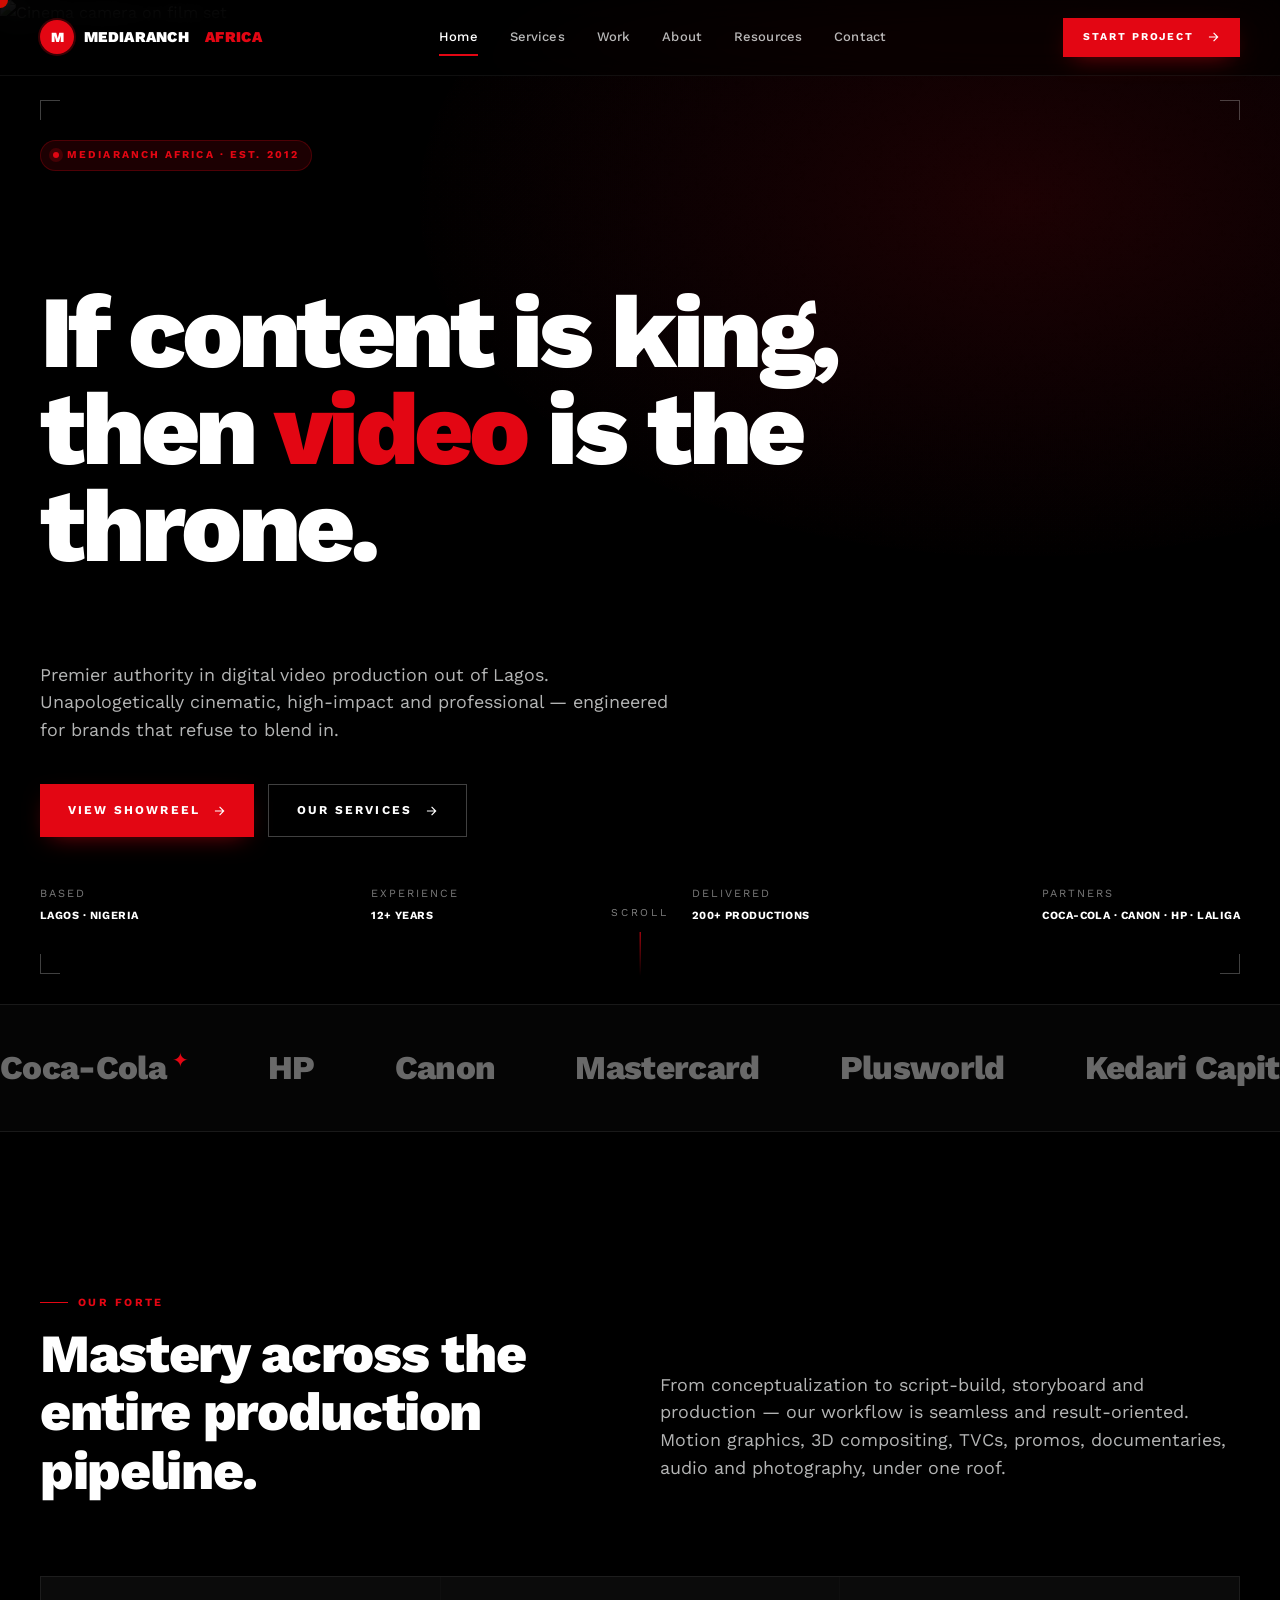
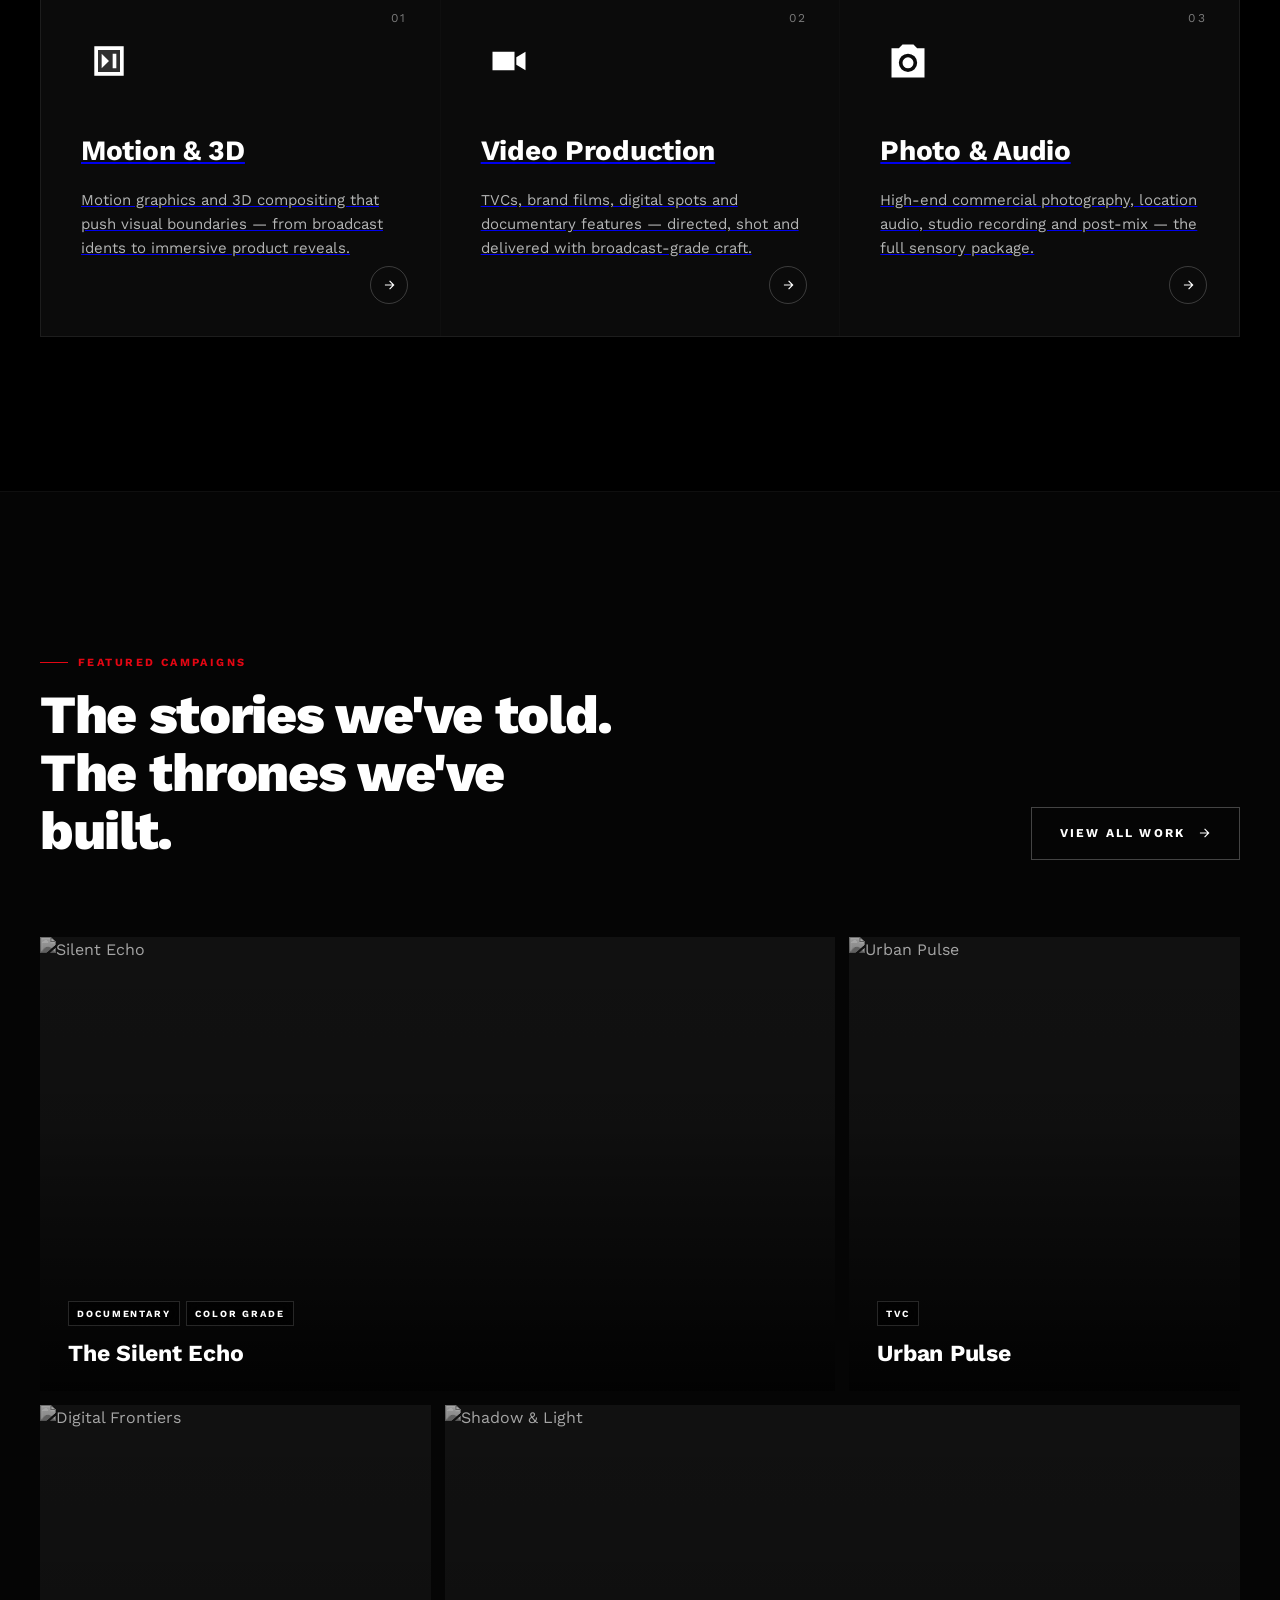
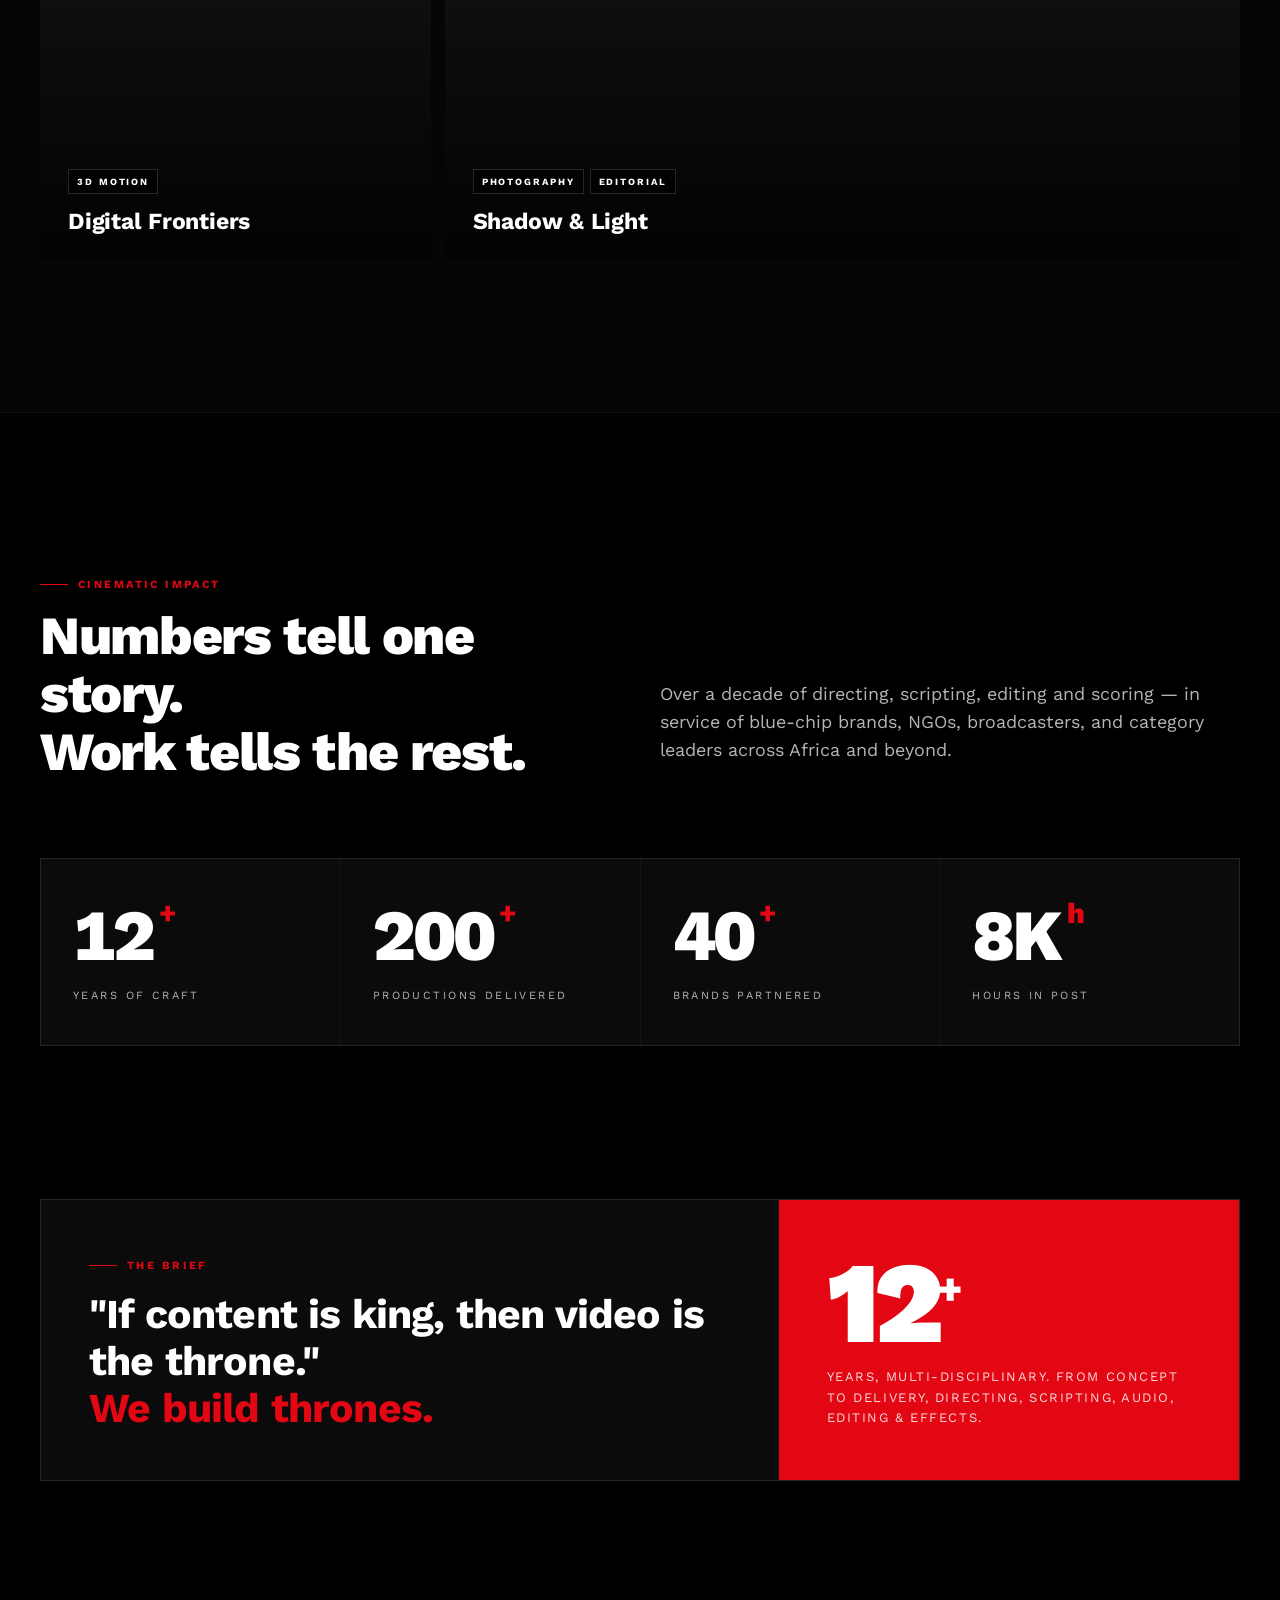
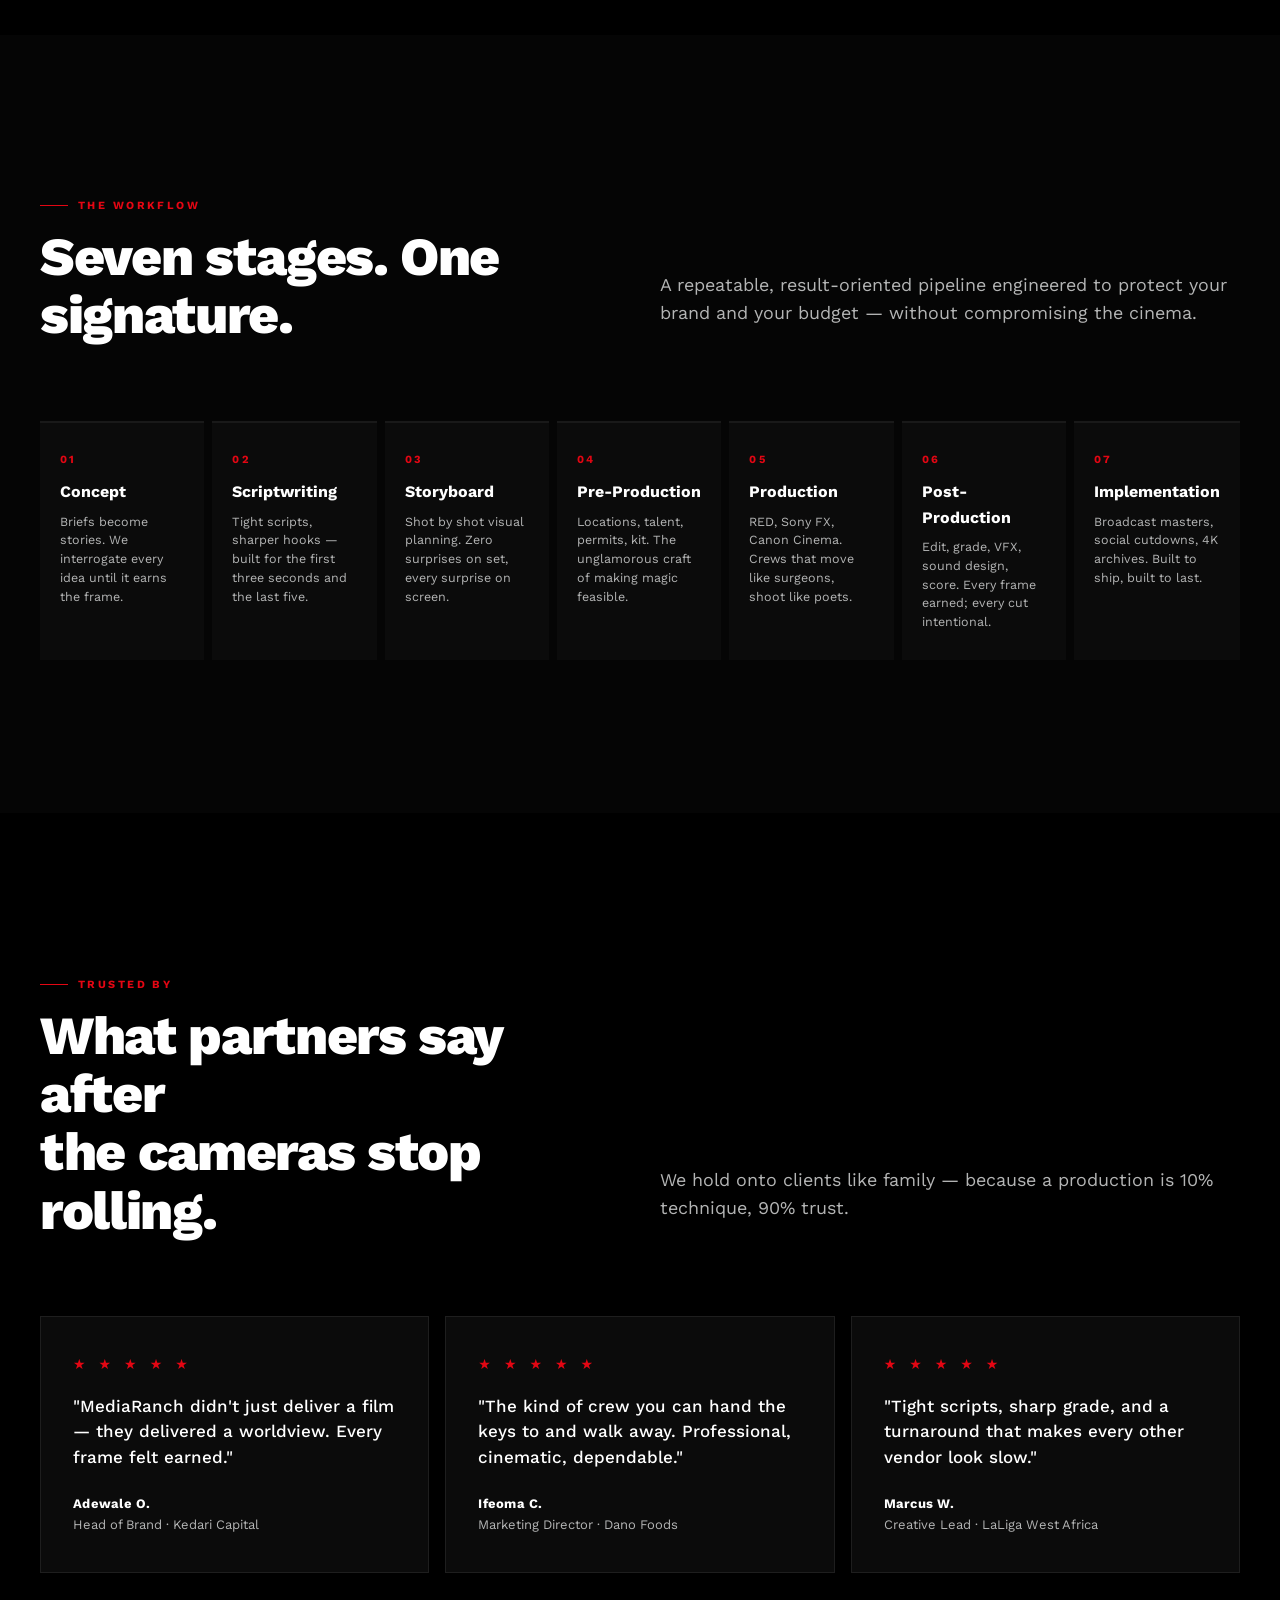
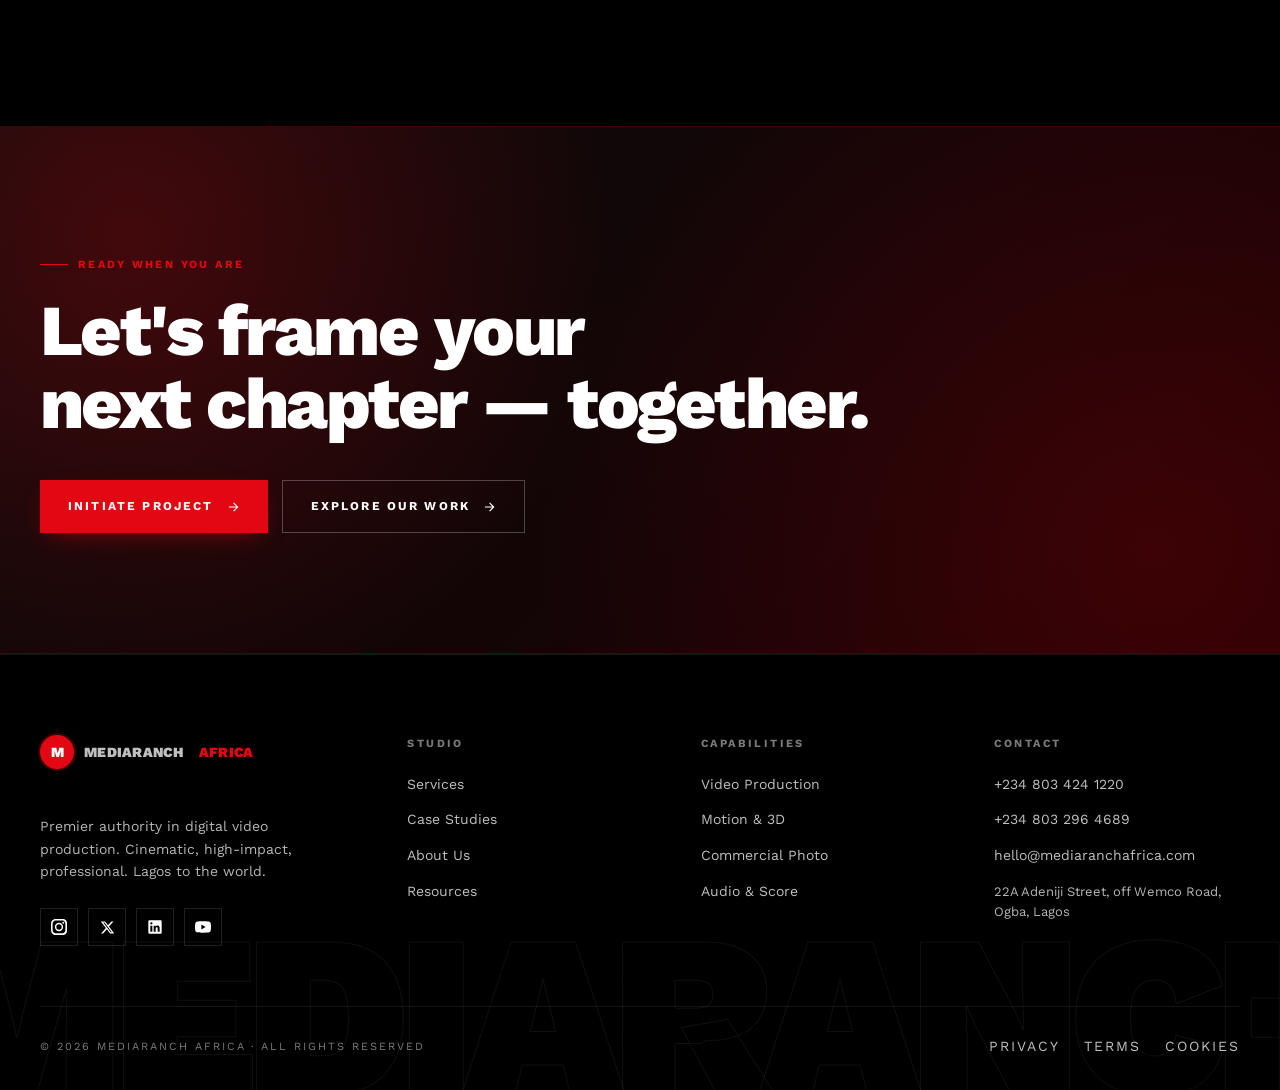
==== index.html @ 95fac90f "feat: MediaRanch Africa website — 7 pages, cinematic design system Complete world-class marketing si" ====
<!DOCTYPE html>
<html lang="en">
<head>
<meta charset="UTF-8" />
<meta name="viewport" content="width=device-width, initial-scale=1.0" />
<title>MediaRanch Africa — Cinematic Video Production, Lagos</title>
<meta name="description" content="Premier authority in digital video production. Unapologetically cinematic, high-impact, and professional. We craft visual narratives — 12+ years from Lagos to the world." />
<link rel="icon" type="image/svg+xml" href="data:image/svg+xml;utf8,<svg xmlns='http://www.w3.org/2000/svg' viewBox='0 0 100 100'><rect width='100' height='100' fill='%23000'/><circle cx='50' cy='50' r='32' fill='%23e30613'/><text x='50' y='62' text-anchor='middle' font-family='Arial' font-size='36' font-weight='900' fill='%23fff'>M</text></svg>" />
<link href="https://fonts.googleapis.com/css2?family=Work+Sans:wght@400;500;600;700;800;900&display=swap" rel="stylesheet" />
<link rel="stylesheet" href="assets/css/main.css" />
</head>
<body>

<!-- Loader -->
<div class="mr-loader">
  <div class="mr-loader-logo">
    <span style="width:10px;height:10px;border-radius:999px;background:var(--mr-red);"></span>
    MediaRanch Africa
  </div>
  <div class="mr-loader-bar"></div>
</div>

<!-- NAV -->
<nav class="mr-nav">
  <div class="mr-container mr-nav-inner">
    <a href="index.html" class="mr-logo">
      <span class="mr-logo-mark">M</span>
      MediaRanch<span style="color:var(--mr-red);margin-left:6px;">Africa</span>
    </a>
    <div class="mr-nav-links">
      <a href="index.html" class="is-active">Home</a>
      <a href="services.html">Services</a>
      <a href="work.html">Work</a>
      <a href="about.html">About</a>
      <a href="resources.html">Resources</a>
      <a href="contact.html">Contact</a>
    </div>
    <a href="contact.html" class="mr-btn mr-btn-primary mr-btn-sm">
      Start Project
      <svg class="mr-arrow" viewBox="0 0 24 24" fill="none" stroke="currentColor" stroke-width="2"><path d="M5 12h14M13 5l7 7-7 7"/></svg>
    </a>
    <button class="mr-nav-toggle" aria-label="Open menu">
      <svg viewBox="0 0 24 24" fill="none" stroke="currentColor" stroke-width="2"><path d="M3 6h18M3 12h18M3 18h18"/></svg>
    </button>
  </div>
</nav>

<!-- Mobile Menu -->
<div class="mr-mobile-menu">
  <button class="mr-mobile-close" aria-label="Close menu">
    <svg width="28" height="28" viewBox="0 0 24 24" fill="none" stroke="currentColor" stroke-width="2"><path d="M18 6L6 18M6 6l12 12"/></svg>
  </button>
  <nav>
    <a href="index.html" class="is-active">Home</a>
    <a href="services.html">Services</a>
    <a href="work.html">Work</a>
    <a href="about.html">About</a>
    <a href="resources.html">Resources</a>
    <a href="contact.html">Contact</a>
    <a href="contact.html" style="color:var(--mr-red);margin-top:20px;font-size:16px;letter-spacing:.2em;text-transform:uppercase;">Start Project →</a>
  </nav>
</div>

<!-- HERO -->
<section class="mr-hero">
  <div class="mr-hero-bg">
    <img src="https://images.unsplash.com/photo-1485846234645-a62644f84728?q=80&w=2400&auto=format&fit=crop" alt="Cinema camera on film set" />
  </div>
  <div class="mr-hero-grain"></div>
  <div class="mr-hero-corner tl"></div>
  <div class="mr-hero-corner tr"></div>
  <div class="mr-hero-corner bl"></div>
  <div class="mr-hero-corner br"></div>

  <div class="mr-container mr-hero-inner" style="width:100%;">
    <div class="mr-reveal">
      <span class="mr-pill is-red" style="margin-bottom:28px;">
        <span class="dot"></span>
        MediaRanch Africa · Est. 2012
      </span>
    </div>

    <h1 class="mr-display mr-reveal" style="max-width:15ch;">
      If content is king,<br />
      then <span class="mr-accent">video</span> is the throne.
    </h1>

    <p class="mr-lead mr-reveal" style="margin-top:28px;font-size:clamp(17px,1.4vw,21px);">
      Premier authority in digital video production out of Lagos. Unapologetically cinematic,
      high-impact and professional — engineered for brands that refuse to blend in.
    </p>

    <div class="mr-reveal" style="margin-top:40px;display:flex;gap:14px;flex-wrap:wrap;">
      <a href="work.html" class="mr-btn mr-btn-primary">
        View Showreel
        <svg class="mr-arrow" viewBox="0 0 24 24" fill="none" stroke="currentColor" stroke-width="2"><path d="M5 12h14M13 5l7 7-7 7"/></svg>
      </a>
      <a href="services.html" class="mr-btn mr-btn-ghost">
        Our Services
        <svg class="mr-arrow" viewBox="0 0 24 24" fill="none" stroke="currentColor" stroke-width="2"><path d="M5 12h14M13 5l7 7-7 7"/></svg>
      </a>
    </div>

    <div class="mr-hero-meta mr-reveal">
      <div class="mr-spec"><span>Based</span><b>Lagos · Nigeria</b></div>
      <div class="mr-spec"><span>Experience</span><b>12+ Years</b></div>
      <div class="mr-spec"><span>Delivered</span><b>200+ Productions</b></div>
      <div class="mr-spec"><span>Partners</span><b>Coca‑Cola · Canon · HP · LaLiga</b></div>
    </div>
  </div>

  <div class="mr-scroll-cue">Scroll</div>
</section>

<!-- CLIENTS MARQUEE -->
<div class="mr-marquee" aria-label="Trusted by leading brands">
  <div class="mr-marquee-track">
    <span>Coca‑Cola<sup>✦</sup></span>
    <span>HP</span>
    <span>Canon</span>
    <span>Mastercard</span>
    <span>Plusworld</span>
    <span>Kedari Capital</span>
    <span>Sanofi</span>
    <span>Dano</span>
    <span>Concept Nova</span>
    <span>LaLiga<sup>✦</sup></span>
    <span>UNHCR</span>
    <span>Nigeria LNG</span>
    <span>Access Bank</span>
    <!-- duplicate for seamless loop -->
    <span>Coca‑Cola<sup>✦</sup></span>
    <span>HP</span>
    <span>Canon</span>
    <span>Mastercard</span>
    <span>Plusworld</span>
    <span>Kedari Capital</span>
    <span>Sanofi</span>
    <span>Dano</span>
    <span>Concept Nova</span>
    <span>LaLiga<sup>✦</sup></span>
    <span>UNHCR</span>
    <span>Nigeria LNG</span>
    <span>Access Bank</span>
  </div>
</div>

<!-- OUR FORTE -->
<section class="mr-section">
  <div class="mr-container">
    <div class="mr-section-head">
      <div class="mr-reveal">
        <span class="mr-eyebrow">Our Forte</span>
        <h2 class="mr-h2">Mastery across the<br/>entire production pipeline.</h2>
      </div>
      <p class="mr-lead mr-reveal">
        From conceptualization to script-build, storyboard and production — our workflow is
        seamless and result-oriented. Motion graphics, 3D compositing, TVCs, promos,
        documentaries, audio and photography, under one roof.
      </p>
    </div>

    <div class="mr-forte-grid mr-reveal">
      <a class="mr-forte-card" href="services.html#motion">
        <span class="mr-forte-num">01</span>
        <div class="mr-forte-icon">
          <svg viewBox="0 0 24 24" fill="currentColor"><path d="M4 4h16v16H4z" opacity=".15"/><path d="M4 4h16v16H4V4zm2 2v12h12V6H6zm2 2l4 4-4 4V8zm6 0h2v8h-2V8z"/></svg>
        </div>
        <h3>Motion &amp; 3D</h3>
        <p>Motion graphics and 3D compositing that push visual boundaries — from broadcast idents to immersive product reveals.</p>
        <div class="mr-forte-arrow">
          <svg width="14" height="14" viewBox="0 0 24 24" fill="none" stroke="#fff" stroke-width="2"><path d="M5 12h14M13 5l7 7-7 7"/></svg>
        </div>
      </a>

      <a class="mr-forte-card" href="services.html#video">
        <span class="mr-forte-num">02</span>
        <div class="mr-forte-icon">
          <svg viewBox="0 0 24 24" fill="currentColor"><path d="M15 7H3v10h12V7zm1 3l5-3v10l-5-3v-4z"/></svg>
        </div>
        <h3>Video Production</h3>
        <p>TVCs, brand films, digital spots and documentary features — directed, shot and delivered with broadcast-grade craft.</p>
        <div class="mr-forte-arrow">
          <svg width="14" height="14" viewBox="0 0 24 24" fill="none" stroke="#fff" stroke-width="2"><path d="M5 12h14M13 5l7 7-7 7"/></svg>
        </div>
      </a>

      <a class="mr-forte-card" href="services.html#photo">
        <span class="mr-forte-num">03</span>
        <div class="mr-forte-icon">
          <svg viewBox="0 0 24 24" fill="currentColor"><path d="M9 3L7 5H3v16h18V5h-4l-2-2H9zm3 5a5 5 0 110 10 5 5 0 010-10zm0 2a3 3 0 100 6 3 3 0 000-6z"/></svg>
        </div>
        <h3>Photo &amp; Audio</h3>
        <p>High-end commercial photography, location audio, studio recording and post-mix — the full sensory package.</p>
        <div class="mr-forte-arrow">
          <svg width="14" height="14" viewBox="0 0 24 24" fill="none" stroke="#fff" stroke-width="2"><path d="M5 12h14M13 5l7 7-7 7"/></svg>
        </div>
      </a>
    </div>
  </div>
</section>

<!-- FEATURED CAMPAIGNS (BENTO) -->
<section class="mr-section" style="background:#050505;border-top:1px solid rgba(255,255,255,0.04);border-bottom:1px solid rgba(255,255,255,0.04);">
  <div class="mr-container">
    <div class="mr-section-head">
      <div class="mr-reveal">
        <span class="mr-eyebrow">Featured Campaigns</span>
        <h2 class="mr-h2">The stories we've told.<br/>The thrones we've built.</h2>
      </div>
      <div class="mr-reveal" style="display:flex;align-items:flex-end;justify-content:flex-end;">
        <a href="work.html" class="mr-btn mr-btn-ghost">
          View all work
          <svg class="mr-arrow" viewBox="0 0 24 24" fill="none" stroke="currentColor" stroke-width="2"><path d="M5 12h14M13 5l7 7-7 7"/></svg>
        </a>
      </div>
    </div>

    <div class="mr-work-grid">
      <a class="mr-work-tile span-8" href="work.html">
        <img src="https://images.unsplash.com/photo-1489493887464-892be6d1daae?q=80&w=2400&auto=format&fit=crop" alt="Silent Echo" />
        <div class="mr-work-tile-play"><svg viewBox="0 0 24 24"><path d="M8 5v14l11-7z"/></svg></div>
        <div class="mr-work-tile-body">
          <div class="mr-work-tile-tags"><span>Documentary</span><span>Color Grade</span></div>
          <h3>The Silent Echo</h3>
        </div>
      </a>
      <a class="mr-work-tile span-4" href="work.html">
        <img src="https://images.unsplash.com/photo-1536440136628-849c177e76a1?q=80&w=1600&auto=format&fit=crop" alt="Urban Pulse" />
        <div class="mr-work-tile-play"><svg viewBox="0 0 24 24"><path d="M8 5v14l11-7z"/></svg></div>
        <div class="mr-work-tile-body">
          <div class="mr-work-tile-tags"><span>TVC</span></div>
          <h3>Urban Pulse</h3>
        </div>
      </a>
      <a class="mr-work-tile span-4" href="work.html">
        <img src="https://images.unsplash.com/photo-1633613286991-611fe299c4be?q=80&w=1600&auto=format&fit=crop" alt="Digital Frontiers" />
        <div class="mr-work-tile-play"><svg viewBox="0 0 24 24"><path d="M8 5v14l11-7z"/></svg></div>
        <div class="mr-work-tile-body">
          <div class="mr-work-tile-tags"><span>3D Motion</span></div>
          <h3>Digital Frontiers</h3>
        </div>
      </a>
      <a class="mr-work-tile span-8" href="work.html">
        <img src="https://images.unsplash.com/photo-1604514628550-37477afdf4e3?q=80&w=2400&auto=format&fit=crop" alt="Shadow &amp; Light" />
        <div class="mr-work-tile-play"><svg viewBox="0 0 24 24"><path d="M8 5v14l11-7z"/></svg></div>
        <div class="mr-work-tile-body">
          <div class="mr-work-tile-tags"><span>Photography</span><span>Editorial</span></div>
          <h3>Shadow &amp; Light</h3>
        </div>
      </a>
    </div>
  </div>
</section>

<!-- CINEMATIC IMPACT / STATS -->
<section class="mr-section">
  <div class="mr-container">
    <div class="mr-section-head">
      <div class="mr-reveal">
        <span class="mr-eyebrow">Cinematic Impact</span>
        <h2 class="mr-h2">Numbers tell one story.<br/>Work tells the rest.</h2>
      </div>
      <p class="mr-lead mr-reveal">
        Over a decade of directing, scripting, editing and scoring — in service of blue-chip brands,
        NGOs, broadcasters, and category leaders across Africa and beyond.
      </p>
    </div>

    <div class="mr-stats mr-reveal">
      <div class="mr-stat">
        <div class="mr-stat-num mr-mono"><span class="mr-counter" data-to="12" data-duration="1400">0</span><sup>+</sup></div>
        <div class="mr-stat-label">Years of craft</div>
      </div>
      <div class="mr-stat">
        <div class="mr-stat-num mr-mono"><span class="mr-counter" data-to="200" data-duration="1600">0</span><sup>+</sup></div>
        <div class="mr-stat-label">Productions delivered</div>
      </div>
      <div class="mr-stat">
        <div class="mr-stat-num mr-mono"><span class="mr-counter" data-to="40" data-duration="1400">0</span><sup>+</sup></div>
        <div class="mr-stat-label">Brands partnered</div>
      </div>
      <div class="mr-stat">
        <div class="mr-stat-num mr-mono"><span class="mr-counter" data-to="8" data-duration="1400">0</span>K<sup>h</sup></div>
        <div class="mr-stat-label">Hours in post</div>
      </div>
    </div>
  </div>
</section>

<!-- QUOTE BLOCK -->
<section style="padding-bottom:var(--section-y);">
  <div class="mr-container">
    <div class="mr-quote-block mr-reveal">
      <div class="mr-quote-body">
        <span class="mr-eyebrow">The Brief</span>
        <blockquote>"If content is king, then video is the throne."<br/><span style="color:var(--mr-red);">We build thrones.</span></blockquote>
      </div>
      <div class="mr-quote-accent">
        <div class="big">12<sup style="font-size:.35em;">+</sup></div>
        <p>Years, multi-disciplinary. From concept to delivery, directing, scripting, audio, editing &amp; effects.</p>
      </div>
    </div>
  </div>
</section>

<!-- PROCESS RIBBON -->
<section class="mr-section" style="background:#050505;">
  <div class="mr-container">
    <div class="mr-section-head">
      <div class="mr-reveal">
        <span class="mr-eyebrow">The Workflow</span>
        <h2 class="mr-h2">Seven stages. One signature.</h2>
      </div>
      <p class="mr-lead mr-reveal">A repeatable, result-oriented pipeline engineered to protect your brand and your budget — without compromising the cinema.</p>
    </div>

    <div class="mr-workflow mr-reveal" data-stagger>
      <div class="mr-workflow-step">
        <div class="mr-workflow-num">01</div>
        <h4>Concept</h4>
        <p>Briefs become stories. We interrogate every idea until it earns the frame.</p>
      </div>
      <div class="mr-workflow-step">
        <div class="mr-workflow-num">02</div>
        <h4>Scriptwriting</h4>
        <p>Tight scripts, sharper hooks — built for the first three seconds and the last five.</p>
      </div>
      <div class="mr-workflow-step">
        <div class="mr-workflow-num">03</div>
        <h4>Storyboard</h4>
        <p>Shot by shot visual planning. Zero surprises on set, every surprise on screen.</p>
      </div>
      <div class="mr-workflow-step">
        <div class="mr-workflow-num">04</div>
        <h4>Pre-Production</h4>
        <p>Locations, talent, permits, kit. The unglamorous craft of making magic feasible.</p>
      </div>
      <div class="mr-workflow-step">
        <div class="mr-workflow-num">05</div>
        <h4>Production</h4>
        <p>RED, Sony FX, Canon Cinema. Crews that move like surgeons, shoot like poets.</p>
      </div>
      <div class="mr-workflow-step">
        <div class="mr-workflow-num">06</div>
        <h4>Post-Production</h4>
        <p>Edit, grade, VFX, sound design, score. Every frame earned; every cut intentional.</p>
      </div>
      <div class="mr-workflow-step">
        <div class="mr-workflow-num">07</div>
        <h4>Implementation</h4>
        <p>Broadcast masters, social cutdowns, 4K archives. Built to ship, built to last.</p>
      </div>
    </div>
  </div>
</section>

<!-- TESTIMONIALS -->
<section class="mr-section">
  <div class="mr-container">
    <div class="mr-section-head">
      <div class="mr-reveal">
        <span class="mr-eyebrow">Trusted By</span>
        <h2 class="mr-h2">What partners say after<br/>the cameras stop rolling.</h2>
      </div>
      <p class="mr-lead mr-reveal">We hold onto clients like family — because a production is 10% technique, 90% trust.</p>
    </div>

    <div class="mr-test-grid mr-reveal" data-stagger>
      <div class="mr-test">
        <div class="stars">★ ★ ★ ★ ★</div>
        <blockquote>"MediaRanch didn't just deliver a film — they delivered a worldview. Every frame felt earned."</blockquote>
        <div class="who"><b>Adewale O.</b>Head of Brand · Kedari Capital</div>
      </div>
      <div class="mr-test">
        <div class="stars">★ ★ ★ ★ ★</div>
        <blockquote>"The kind of crew you can hand the keys to and walk away. Professional, cinematic, dependable."</blockquote>
        <div class="who"><b>Ifeoma C.</b>Marketing Director · Dano Foods</div>
      </div>
      <div class="mr-test">
        <div class="stars">★ ★ ★ ★ ★</div>
        <blockquote>"Tight scripts, sharp grade, and a turnaround that makes every other vendor look slow."</blockquote>
        <div class="who"><b>Marcus W.</b>Creative Lead · LaLiga West Africa</div>
      </div>
    </div>
  </div>
</section>

<!-- CTA BAND -->
<section class="mr-cta">
  <div class="mr-container mr-cta-inner">
    <div>
      <span class="mr-eyebrow" style="margin-bottom:20px;">Ready When You Are</span>
      <h2 class="mr-h1" style="max-width:22ch;">Let's frame your<br/>next chapter — together.</h2>
    </div>
    <div style="display:flex;gap:14px;flex-wrap:wrap;">
      <a href="contact.html" class="mr-btn mr-btn-primary">
        Initiate Project
        <svg class="mr-arrow" viewBox="0 0 24 24" fill="none" stroke="currentColor" stroke-width="2"><path d="M5 12h14M13 5l7 7-7 7"/></svg>
      </a>
      <a href="work.html" class="mr-btn mr-btn-ghost">
        Explore our work
        <svg class="mr-arrow" viewBox="0 0 24 24" fill="none" stroke="currentColor" stroke-width="2"><path d="M5 12h14M13 5l7 7-7 7"/></svg>
      </a>
    </div>
  </div>
</section>

<!-- FOOTER -->
<footer class="mr-footer">
  <div class="mr-container">
    <div class="mr-footer-grid">
      <div>
        <a href="index.html" class="mr-logo" style="margin-bottom:24px;">
          <span class="mr-logo-mark">M</span>
          MediaRanch<span style="color:var(--mr-red);margin-left:6px;">Africa</span>
        </a>
        <p style="margin-top:22px;color:var(--mr-on-surface-variant);font-size:14px;max-width:32ch;">
          Premier authority in digital video production. Cinematic, high-impact, professional.
          Lagos to the world.
        </p>
        <div style="display:flex;gap:10px;margin-top:26px;">
          <a href="#" aria-label="Instagram" style="width:38px;height:38px;display:inline-flex;align-items:center;justify-content:center;border:1px solid rgba(255,255,255,0.12);color:#fff;">
            <svg width="16" height="16" viewBox="0 0 24 24" fill="currentColor"><path d="M12 2.2c3.2 0 3.6 0 4.8.1 1.1 0 1.7.2 2.1.4.5.2.9.5 1.3.9.4.4.7.8.9 1.3.2.4.3 1 .4 2.1 0 1.2.1 1.6.1 4.8s0 3.6-.1 4.8c0 1.1-.2 1.7-.4 2.1-.2.5-.5.9-.9 1.3-.4.4-.8.7-1.3.9-.4.2-1 .3-2.1.4-1.2 0-1.6.1-4.8.1s-3.6 0-4.8-.1c-1.1 0-1.7-.2-2.1-.4-.5-.2-.9-.5-1.3-.9-.4-.4-.7-.8-.9-1.3-.2-.4-.3-1-.4-2.1 0-1.2-.1-1.6-.1-4.8s0-3.6.1-4.8c0-1.1.2-1.7.4-2.1.2-.5.5-.9.9-1.3.4-.4.8-.7 1.3-.9.4-.2 1-.3 2.1-.4 1.2-.1 1.6-.1 4.8-.1M12 0C8.7 0 8.3 0 7 .1 5.8.1 4.9.3 4.1.6c-.8.3-1.5.8-2.2 1.4C1.3 2.7.8 3.3.5 4.1.3 4.9.1 5.7.1 7 0 8.3 0 8.7 0 12s0 3.7.1 5c.1 1.3.2 2.2.5 3 .3.8.8 1.5 1.4 2.2.6.6 1.4 1.1 2.2 1.4.8.3 1.6.4 2.9.5 1.3.1 1.7.1 5 .1s3.7 0 5-.1c1.3-.1 2.2-.2 3-.5.8-.3 1.5-.8 2.2-1.4.6-.6 1.1-1.4 1.4-2.2.3-.8.4-1.6.5-2.9.1-1.3.1-1.7.1-5s0-3.7-.1-5c-.1-1.3-.2-2.2-.5-3-.3-.8-.8-1.5-1.4-2.2-.6-.6-1.4-1.1-2.2-1.4-.8-.3-1.6-.4-2.9-.5C15.7 0 15.3 0 12 0zm0 5.8a6.2 6.2 0 1 0 0 12.4 6.2 6.2 0 0 0 0-12.4zm0 10.2a4 4 0 1 1 0-8 4 4 0 0 1 0 8zm6.4-11.8a1.4 1.4 0 1 0 0 2.9 1.4 1.4 0 0 0 0-2.9z"/></svg>
          </a>
          <a href="#" aria-label="X" style="width:38px;height:38px;display:inline-flex;align-items:center;justify-content:center;border:1px solid rgba(255,255,255,0.12);color:#fff;">
            <svg width="15" height="15" viewBox="0 0 24 24" fill="currentColor"><path d="M18.244 2.25h3.308l-7.227 8.26 8.502 11.24H16.17l-5.214-6.817L4.99 21.75H1.68l7.73-8.835L1.254 2.25H8.08l4.713 6.231zm-1.161 17.52h1.833L7.084 4.126H5.117z"/></svg>
          </a>
          <a href="#" aria-label="LinkedIn" style="width:38px;height:38px;display:inline-flex;align-items:center;justify-content:center;border:1px solid rgba(255,255,255,0.12);color:#fff;">
            <svg width="16" height="16" viewBox="0 0 24 24" fill="currentColor"><path d="M20.5 2h-17A1.5 1.5 0 002 3.5v17A1.5 1.5 0 003.5 22h17a1.5 1.5 0 001.5-1.5v-17A1.5 1.5 0 0020.5 2zM8 19H5v-9h3zM6.5 8.25A1.75 1.75 0 118.3 6.5a1.78 1.78 0 01-1.8 1.75zM19 19h-3v-4.74c0-1.42-.6-1.93-1.38-1.93A1.74 1.74 0 0013 14.19a.66.66 0 000 .14V19h-3v-9h2.9v1.3a3.11 3.11 0 012.7-1.4c1.55 0 3.36.86 3.36 3.66z"/></svg>
          </a>
          <a href="#" aria-label="YouTube" style="width:38px;height:38px;display:inline-flex;align-items:center;justify-content:center;border:1px solid rgba(255,255,255,0.12);color:#fff;">
            <svg width="16" height="16" viewBox="0 0 24 24" fill="currentColor"><path d="M23.5 6.2a3 3 0 00-2.1-2.1C19.5 3.5 12 3.5 12 3.5s-7.5 0-9.4.6A3 3 0 00.5 6.2 31.3 31.3 0 000 12a31.3 31.3 0 00.5 5.8 3 3 0 002.1 2.1c1.9.6 9.4.6 9.4.6s7.5 0 9.4-.6a3 3 0 002.1-2.1 31.3 31.3 0 00.5-5.8 31.3 31.3 0 00-.5-5.8zM9.6 15.6V8.4l6.2 3.6z"/></svg>
          </a>
        </div>
      </div>
      <div>
        <h4>Studio</h4>
        <ul>
          <li><a href="services.html">Services</a></li>
          <li><a href="work.html">Case Studies</a></li>
          <li><a href="about.html">About Us</a></li>
          <li><a href="resources.html">Resources</a></li>
        </ul>
      </div>
      <div>
        <h4>Capabilities</h4>
        <ul>
          <li><a href="services.html#video">Video Production</a></li>
          <li><a href="services.html#motion">Motion &amp; 3D</a></li>
          <li><a href="services.html#photo">Commercial Photo</a></li>
          <li><a href="services.html#audio">Audio &amp; Score</a></li>
        </ul>
      </div>
      <div>
        <h4>Contact</h4>
        <ul>
          <li><a href="tel:+2348034241220">+234 803 424 1220</a></li>
          <li><a href="tel:+2348032964689">+234 803 296 4689</a></li>
          <li><a href="mailto:hello@mediaranchafrica.com">hello@mediaranchafrica.com</a></li>
          <li style="color:var(--mr-on-surface-variant);font-size:13px;margin-top:4px;">22A Adeniji Street, off Wemco Road, Ogba, Lagos</li>
        </ul>
      </div>
    </div>
    <div class="mr-footer-bottom">
      <div>© 2026 MediaRanch Africa · All rights reserved</div>
      <div style="display:flex;gap:24px;">
        <a href="#">Privacy</a>
        <a href="#">Terms</a>
        <a href="#">Cookies</a>
      </div>
    </div>
  </div>
  <div class="mr-footer-mega">MEDIARANCH</div>
</footer>

<script src="assets/js/main.js"></script>
</body>
</html>
---- assets/css/main.css ----
/* =====================================================
   MEDIARANCH AFRICA — DESIGN SYSTEM
   Cinematic · High-Contrast · Minimalist
   ===================================================== */

:root {
  /* Surfaces */
  --mr-black: #000000;
  --mr-surface: #0b0b0b;
  --mr-surface-dim: #131313;
  --mr-surface-low: #1b1b1b;
  --mr-surface-mid: #1f1f1f;
  --mr-surface-high: #2a2a2a;
  --mr-surface-highest: #353535;
  --mr-outline: #af8782;
  --mr-outline-variant: #5e3f3b;

  /* Signature Red */
  --mr-red: #e30613;
  --mr-red-dim: #c0000c;
  --mr-red-bright: #ff3b47;
  --mr-red-soft: #ffb4aa;
  --mr-red-wash: rgba(227, 6, 19, 0.12);

  /* Text */
  --mr-white: #ffffff;
  --mr-on-surface: #e2e2e2;
  --mr-on-surface-variant: #b4b5b5;
  --mr-muted: #7a7a7a;

  /* Motion */
  --ease-cine: cubic-bezier(0.77, 0, 0.175, 1);
  --ease-out-expo: cubic-bezier(0.19, 1, 0.22, 1);
  --ease-soft: cubic-bezier(0.25, 0.46, 0.45, 0.94);

  /* Scale */
  --container: 1440px;
  --gutter: clamp(20px, 4vw, 40px);
  --section-y: clamp(80px, 12vw, 160px);
}

* { box-sizing: border-box; }

html {
  background: var(--mr-black);
  color: var(--mr-on-surface);
  -webkit-font-smoothing: antialiased;
  -moz-osx-font-smoothing: grayscale;
  scroll-behavior: smooth;
}

body {
  margin: 0;
  font-family: "Work Sans", system-ui, -apple-system, sans-serif;
  font-size: 16px;
  line-height: 1.6;
  background: var(--mr-black);
  color: var(--mr-on-surface);
  overflow-x: hidden;
}

::selection { background: var(--mr-red); color: #fff; }

/* =====================================================
   TYPOGRAPHY
   ===================================================== */
.mr-display {
  font-size: clamp(44px, 8vw, 112px);
  line-height: 0.95;
  letter-spacing: -0.045em;
  font-weight: 800;
  color: #fff;
}
.mr-h1 {
  font-size: clamp(36px, 5.6vw, 72px);
  line-height: 1.02;
  letter-spacing: -0.035em;
  font-weight: 800;
  color: #fff;
}
.mr-h2 {
  font-size: clamp(30px, 4.2vw, 56px);
  line-height: 1.08;
  letter-spacing: -0.025em;
  font-weight: 800;
  color: #fff;
}
.mr-h3 {
  font-size: clamp(22px, 2.6vw, 36px);
  line-height: 1.2;
  letter-spacing: -0.015em;
  font-weight: 700;
  color: #fff;
}
.mr-lead {
  font-size: clamp(17px, 1.4vw, 20px);
  line-height: 1.55;
  color: var(--mr-on-surface-variant);
  font-weight: 400;
  max-width: 58ch;
}
.mr-eyebrow {
  font-size: 11px;
  letter-spacing: 0.22em;
  text-transform: uppercase;
  font-weight: 700;
  color: var(--mr-red);
  display: inline-flex;
  align-items: center;
  gap: 10px;
}
.mr-eyebrow::before {
  content: "";
  display: inline-block;
  width: 28px;
  height: 1px;
  background: var(--mr-red);
}
.mr-label {
  font-size: 11px;
  letter-spacing: 0.18em;
  text-transform: uppercase;
  font-weight: 700;
  color: #fff;
}
.mr-mono {
  font-variant-numeric: tabular-nums;
  letter-spacing: 0.06em;
  font-feature-settings: "tnum" 1;
}

.mr-accent { color: var(--mr-red); }

/* =====================================================
   LAYOUT
   ===================================================== */
.mr-container {
  width: 100%;
  max-width: var(--container);
  margin: 0 auto;
  padding-left: var(--gutter);
  padding-right: var(--gutter);
}
.mr-section { padding-top: var(--section-y); padding-bottom: var(--section-y); }

/* =====================================================
   BUTTONS
   ===================================================== */
.mr-btn {
  position: relative;
  display: inline-flex;
  align-items: center;
  gap: 12px;
  padding: 16px 28px;
  font-size: 12px;
  font-weight: 700;
  letter-spacing: 0.18em;
  text-transform: uppercase;
  border: 0;
  border-radius: 0;
  cursor: pointer;
  text-decoration: none;
  transition: transform .25s var(--ease-cine), background .3s, color .3s, box-shadow .3s;
  overflow: hidden;
  isolation: isolate;
  white-space: nowrap;
}
.mr-btn .mr-arrow {
  width: 14px; height: 14px;
  transition: transform .4s var(--ease-out-expo);
}
.mr-btn:hover .mr-arrow { transform: translateX(4px); }
.mr-btn:active { transform: scale(0.98); }

.mr-btn-primary {
  background: var(--mr-red);
  color: #fff;
  box-shadow: 0 8px 24px -10px rgba(227, 6, 19, 0.6);
}
.mr-btn-primary::after {
  content: "";
  position: absolute; inset: 0;
  background: var(--mr-red-dim);
  transform: translateY(101%);
  transition: transform .5s var(--ease-out-expo);
  z-index: -1;
}
.mr-btn-primary:hover::after { transform: translateY(0); }
.mr-btn-primary:hover { box-shadow: 0 14px 36px -8px rgba(227, 6, 19, 0.8); }

.mr-btn-ghost {
  background: transparent;
  color: #fff;
  border: 1.5px solid rgba(255, 255, 255, 0.25);
}
.mr-btn-ghost::after {
  content: "";
  position: absolute; inset: 0;
  background: #fff;
  transform: scaleY(0);
  transform-origin: bottom;
  transition: transform .5s var(--ease-out-expo);
  z-index: -1;
}
.mr-btn-ghost:hover { color: #000; border-color: #fff; }
.mr-btn-ghost:hover::after { transform: scaleY(1); }

.mr-btn-sm { padding: 11px 20px; font-size: 10.5px; }

/* Text link */
.mr-link {
  display: inline-flex;
  align-items: center;
  gap: 10px;
  color: var(--mr-red);
  text-decoration: none;
  font-size: 11px;
  letter-spacing: 0.2em;
  text-transform: uppercase;
  font-weight: 700;
  padding-bottom: 4px;
  border-bottom: 1px solid transparent;
  transition: border-color .3s, color .3s;
}
.mr-link:hover { border-color: var(--mr-red); }
.mr-link .mr-arrow { transition: transform .4s var(--ease-out-expo); }
.mr-link:hover .mr-arrow { transform: translateX(6px); }

/* =====================================================
   NAV
   ===================================================== */
.mr-nav {
  position: fixed;
  top: 0; left: 0; right: 0;
  z-index: 70;
  padding: 18px 0;
  background: rgba(0, 0, 0, 0.55);
  backdrop-filter: blur(20px) saturate(160%);
  -webkit-backdrop-filter: blur(20px) saturate(160%);
  border-bottom: 1px solid rgba(255, 255, 255, 0.06);
  transition: padding .3s, background .3s;
}
.mr-nav.is-scrolled { padding: 10px 0; background: rgba(0,0,0,0.85); }
.mr-nav-inner {
  display: flex;
  align-items: center;
  justify-content: space-between;
  gap: 24px;
}
.mr-logo {
  display: inline-flex;
  align-items: center;
  gap: 10px;
  text-decoration: none;
  color: #fff;
  font-weight: 900;
  font-size: 15px;
  letter-spacing: 0.02em;
  text-transform: uppercase;
}
.mr-logo .mr-logo-mark {
  width: 34px; height: 34px;
  display: inline-flex; align-items: center; justify-content: center;
  background: var(--mr-red);
  color: #fff;
  font-weight: 900;
  border-radius: 999px;
  font-size: 14px;
  letter-spacing: 0;
  box-shadow: 0 0 0 2px rgba(227,6,19,.25);
}
.mr-nav-links {
  display: flex; align-items: center; gap: 32px;
}
.mr-nav-links a {
  color: rgba(255, 255, 255, 0.72);
  text-decoration: none;
  font-size: 13px;
  font-weight: 500;
  letter-spacing: 0.01em;
  position: relative;
  padding: 6px 0;
  transition: color .25s;
}
.mr-nav-links a:hover { color: #fff; }
.mr-nav-links a.is-active { color: #fff; }
.mr-nav-links a.is-active::after {
  content: ""; position: absolute; left: 0; right: 0; bottom: -2px;
  height: 2px; background: var(--mr-red);
}
.mr-nav-links a::before {
  content: ""; position: absolute; left: 50%; right: 50%; bottom: -2px;
  height: 2px; background: var(--mr-red);
  transition: left .35s var(--ease-out-expo), right .35s var(--ease-out-expo);
}
.mr-nav-links a:hover::before { left: 0; right: 0; }

.mr-nav-toggle {
  display: none;
  background: none; border: 0; color: #fff;
  cursor: pointer;
  padding: 8px;
}
.mr-nav-toggle svg { width: 28px; height: 28px; }

@media (max-width: 960px) {
  .mr-nav-links, .mr-nav .mr-btn { display: none; }
  .mr-nav-toggle { display: inline-flex; }
}

.mr-mobile-menu {
  position: fixed; inset: 0;
  background: rgba(0,0,0,0.96);
  backdrop-filter: blur(30px);
  z-index: 80;
  padding: 100px 32px 32px;
  opacity: 0; pointer-events: none;
  transition: opacity .4s;
}
.mr-mobile-menu.is-open { opacity: 1; pointer-events: auto; }
.mr-mobile-menu nav { display: flex; flex-direction: column; gap: 18px; }
.mr-mobile-menu a { color: #fff; text-decoration: none; font-size: 28px; font-weight: 700; }
.mr-mobile-menu a.is-active { color: var(--mr-red); }
.mr-mobile-close {
  position: absolute; top: 24px; right: 24px;
  background: none; border: 0; color: #fff; cursor: pointer; padding: 8px;
}

/* =====================================================
   FOOTER
   ===================================================== */
.mr-footer {
  background: #000;
  border-top: 1px solid rgba(255, 255, 255, 0.08);
  padding: 80px 0 32px;
  position: relative;
  overflow: hidden;
}
.mr-footer-grid {
  display: grid;
  grid-template-columns: 1.3fr 1fr 1fr 1fr;
  gap: 48px;
  margin-bottom: 60px;
}
@media (max-width: 900px) { .mr-footer-grid { grid-template-columns: 1fr 1fr; } }
@media (max-width: 560px) { .mr-footer-grid { grid-template-columns: 1fr; } }

.mr-footer h4 {
  font-size: 11px;
  letter-spacing: 0.22em;
  text-transform: uppercase;
  color: var(--mr-muted);
  margin: 0 0 18px;
  font-weight: 700;
}
.mr-footer ul { list-style: none; padding: 0; margin: 0; display: flex; flex-direction: column; gap: 10px; }
.mr-footer a { color: rgba(255,255,255,0.75); text-decoration: none; font-size: 14px; }
.mr-footer a:hover { color: var(--mr-red); }

.mr-footer-bottom {
  display: flex; justify-content: space-between; align-items: center;
  padding-top: 28px; border-top: 1px solid rgba(255,255,255,0.08);
  font-size: 11px; letter-spacing: 0.18em; text-transform: uppercase; color: var(--mr-muted);
  gap: 20px; flex-wrap: wrap;
}

.mr-footer-mega {
  font-size: clamp(90px, 18vw, 260px);
  font-weight: 900;
  letter-spacing: -0.05em;
  line-height: 0.9;
  color: transparent;
  -webkit-text-stroke: 1px rgba(255,255,255,0.06);
  position: absolute;
  bottom: -30px; left: 50%;
  transform: translateX(-50%);
  pointer-events: none;
  white-space: nowrap;
  user-select: none;
}

/* =====================================================
   HERO (Homepage)
   ===================================================== */
.mr-hero {
  position: relative;
  min-height: 100vh;
  display: flex;
  align-items: center;
  padding: 140px 0 80px;
  overflow: hidden;
  background: #000;
}
.mr-hero-bg {
  position: absolute;
  inset: 0;
  z-index: 0;
}
.mr-hero-bg img, .mr-hero-bg video {
  width: 100%; height: 100%; object-fit: cover;
  opacity: 0.35;
  filter: grayscale(40%) contrast(105%);
}
.mr-hero-bg::after {
  content: "";
  position: absolute; inset: 0;
  background:
    radial-gradient(80% 60% at 80% 20%, rgba(227,6,19,0.12), transparent 60%),
    linear-gradient(180deg, rgba(0,0,0,0.3) 0%, rgba(0,0,0,0.75) 60%, #000 100%);
}
.mr-hero-grain::before {
  content: "";
  position: absolute; inset: 0;
  background-image: url("data:image/svg+xml;utf8,<svg viewBox='0 0 200 200' xmlns='http://www.w3.org/2000/svg'><filter id='n'><feTurbulence type='fractalNoise' baseFrequency='0.9' numOctaves='3' stitchTiles='stitch'/><feColorMatrix type='saturate' values='0'/></filter><rect width='100%' height='100%' filter='url(%23n)' opacity='0.5'/></svg>");
  opacity: 0.08;
  mix-blend-mode: overlay;
  pointer-events: none;
  z-index: 2;
}
.mr-hero-inner { position: relative; z-index: 3; }

.mr-hero-meta {
  display: flex;
  justify-content: space-between;
  align-items: flex-end;
  gap: 40px;
  margin-top: 48px;
  flex-wrap: wrap;
}
.mr-hero-meta .mr-spec {
  font-size: 11px; letter-spacing: 0.18em; text-transform: uppercase;
  color: var(--mr-muted);
  display: flex; flex-direction: column; gap: 4px;
}
.mr-hero-meta .mr-spec b { color: #fff; font-weight: 700; letter-spacing: 0.04em; }

.mr-hero-corner {
  position: absolute; z-index: 4;
  border: 1px solid rgba(255,255,255,0.25);
  width: 20px; height: 20px;
}
.mr-hero-corner.tl { top: 100px; left: var(--gutter); border-right: 0; border-bottom: 0; }
.mr-hero-corner.tr { top: 100px; right: var(--gutter); border-left: 0; border-bottom: 0; }
.mr-hero-corner.bl { bottom: 30px; left: var(--gutter); border-right: 0; border-top: 0; }
.mr-hero-corner.br { bottom: 30px; right: var(--gutter); border-left: 0; border-top: 0; }

.mr-scroll-cue {
  position: absolute; bottom: 28px; left: 50%;
  transform: translateX(-50%);
  font-size: 10.5px; letter-spacing: 0.28em; text-transform: uppercase;
  color: rgba(255,255,255,0.5);
  z-index: 5;
  display: flex; flex-direction: column; align-items: center; gap: 10px;
}
.mr-scroll-cue::after {
  content: "";
  width: 1px; height: 44px; background: linear-gradient(var(--mr-red), transparent);
  animation: scrollCue 2.4s var(--ease-cine) infinite;
  transform-origin: top;
}
@keyframes scrollCue {
  0% { transform: scaleY(0); }
  50% { transform: scaleY(1); }
  100% { transform: scaleY(0); transform-origin: bottom; }
}

/* =====================================================
   SERVICE CARDS (Our Forte)
   ===================================================== */
.mr-forte-grid {
  display: grid;
  grid-template-columns: repeat(3, 1fr);
  gap: 1px;
  background: rgba(255,255,255,0.06);
  border: 1px solid rgba(255,255,255,0.06);
}
@media (max-width: 900px) { .mr-forte-grid { grid-template-columns: 1fr; } }

.mr-forte-card {
  position: relative;
  background: #0b0b0b;
  padding: 56px 40px 48px;
  transition: background .5s;
  overflow: hidden;
  cursor: pointer;
}
.mr-forte-card::before {
  content: "";
  position: absolute; left: 0; top: 0; bottom: 0;
  width: 2px;
  background: var(--mr-red);
  transform: scaleY(0);
  transform-origin: top;
  transition: transform .6s var(--ease-out-expo);
}
.mr-forte-card:hover { background: #131313; }
.mr-forte-card:hover::before { transform: scaleY(1); }
.mr-forte-num {
  position: absolute; top: 32px; right: 32px;
  font-size: 12px; letter-spacing: 0.2em; color: var(--mr-muted);
}
.mr-forte-icon {
  width: 56px; height: 56px;
  display: flex; align-items: center; justify-content: center;
  color: #fff;
  margin-bottom: 40px;
  transition: color .3s, transform .5s var(--ease-out-expo);
}
.mr-forte-card:hover .mr-forte-icon { color: var(--mr-red); transform: translateY(-4px); }
.mr-forte-icon svg { width: 44px; height: 44px; }
.mr-forte-card h3 { font-size: 28px; font-weight: 700; color: #fff; margin: 0 0 14px; letter-spacing: -0.01em; }
.mr-forte-card p { color: var(--mr-on-surface-variant); margin: 0 0 28px; font-size: 15px; }
.mr-forte-arrow {
  position: absolute; bottom: 32px; right: 32px;
  width: 38px; height: 38px;
  border: 1px solid rgba(255,255,255,0.2);
  border-radius: 999px;
  display: flex; align-items: center; justify-content: center;
  transition: background .3s, border-color .3s, transform .5s var(--ease-out-expo);
}
.mr-forte-card:hover .mr-forte-arrow {
  background: var(--mr-red);
  border-color: var(--mr-red);
  transform: rotate(-45deg);
}

/* =====================================================
   WORK GRID (Case Studies Bento)
   ===================================================== */
.mr-work-grid {
  display: grid;
  grid-template-columns: repeat(12, 1fr);
  grid-auto-rows: 220px;
  gap: 14px;
}
@media (max-width: 900px) { .mr-work-grid { grid-template-columns: repeat(2, 1fr); grid-auto-rows: 260px; } }
@media (max-width: 560px) { .mr-work-grid { grid-template-columns: 1fr; } }

.mr-work-tile {
  position: relative;
  overflow: hidden;
  cursor: pointer;
  background: #111;
  text-decoration: none;
  color: #fff;
}
.mr-work-tile img {
  position: absolute; inset: 0; width: 100%; height: 100%;
  object-fit: cover;
  filter: grayscale(100%) contrast(110%) brightness(0.65);
  transition: filter .8s var(--ease-out-expo), transform 1.2s var(--ease-out-expo);
}
.mr-work-tile:hover img { filter: grayscale(0%) contrast(105%) brightness(0.95); transform: scale(1.05); }
.mr-work-tile::after {
  content: "";
  position: absolute; inset: 0;
  background: linear-gradient(0deg, rgba(0,0,0,0.88) 0%, rgba(0,0,0,0.1) 60%, transparent 100%);
  pointer-events: none;
}
.mr-work-tile-body {
  position: absolute; z-index: 2; bottom: 0; left: 0; right: 0;
  padding: 28px;
  transform: translateY(10px);
  transition: transform .5s var(--ease-out-expo);
}
.mr-work-tile:hover .mr-work-tile-body { transform: translateY(0); }
.mr-work-tile-tags { display: flex; gap: 6px; margin-bottom: 10px; }
.mr-work-tile-tags span {
  font-size: 9.5px; letter-spacing: 0.2em; text-transform: uppercase;
  padding: 4px 8px;
  background: rgba(0,0,0,0.65);
  border: 1px solid rgba(255,255,255,0.15);
  color: #fff;
  font-weight: 700;
  backdrop-filter: blur(8px);
}
.mr-work-tile h3 {
  font-size: clamp(18px, 1.8vw, 26px);
  font-weight: 700;
  color: #fff; margin: 0;
  letter-spacing: -0.01em;
}
.mr-work-tile-play {
  position: absolute; top: 50%; left: 50%;
  transform: translate(-50%, -50%) scale(.85);
  width: 72px; height: 72px;
  border-radius: 999px;
  background: var(--mr-red);
  display: flex; align-items: center; justify-content: center;
  opacity: 0;
  transition: opacity .4s, transform .5s var(--ease-out-expo);
  z-index: 3;
  box-shadow: 0 0 60px rgba(227,6,19,0.5);
}
.mr-work-tile:hover .mr-work-tile-play { opacity: 1; transform: translate(-50%, -50%) scale(1); }
.mr-work-tile-play svg { width: 24px; height: 24px; fill: #fff; margin-left: 3px; }

/* Bento spans */
.span-8 { grid-column: span 8; grid-row: span 2; }
.span-4 { grid-column: span 4; grid-row: span 2; }
.span-6 { grid-column: span 6; grid-row: span 2; }
@media (max-width: 900px) {
  .span-8, .span-4, .span-6 { grid-column: span 2; grid-row: span 1; }
}
@media (max-width: 560px) {
  .span-8, .span-4, .span-6 { grid-column: span 1; }
}

/* =====================================================
   STATS
   ===================================================== */
.mr-stats {
  display: grid;
  grid-template-columns: repeat(4, 1fr);
  gap: 1px;
  background: rgba(255,255,255,0.08);
  border: 1px solid rgba(255,255,255,0.08);
}
@media (max-width: 900px) { .mr-stats { grid-template-columns: repeat(2, 1fr); } }
.mr-stat {
  background: #0b0b0b;
  padding: 40px 32px;
}
.mr-stat-num {
  font-size: clamp(44px, 6vw, 72px);
  font-weight: 800;
  color: #fff;
  letter-spacing: -0.04em;
  line-height: 1;
  display: flex; align-items: flex-start;
}
.mr-stat-num sup {
  font-size: 0.4em;
  color: var(--mr-red);
  margin-left: 6px;
  top: 0.25em;
}
.mr-stat-label {
  margin-top: 16px;
  font-size: 11px; letter-spacing: 0.22em; text-transform: uppercase;
  color: var(--mr-on-surface-variant);
}

/* =====================================================
   MARQUEE (Clients)
   ===================================================== */
.mr-marquee {
  position: relative;
  overflow: hidden;
  padding: 36px 0;
  border-top: 1px solid rgba(255,255,255,0.08);
  border-bottom: 1px solid rgba(255,255,255,0.08);
  background: #050505;
}
.mr-marquee-track {
  display: flex;
  gap: 80px;
  width: max-content;
  animation: marquee 40s linear infinite;
  will-change: transform;
}
.mr-marquee:hover .mr-marquee-track { animation-play-state: paused; }
.mr-marquee span {
  font-size: clamp(22px, 2.6vw, 38px);
  font-weight: 800;
  color: rgba(255,255,255,0.4);
  letter-spacing: -0.02em;
  white-space: nowrap;
  transition: color .3s;
}
.mr-marquee span:hover { color: #fff; }
.mr-marquee span sup { color: var(--mr-red); font-size: 0.6em; margin-left: 6px; }
@keyframes marquee {
  from { transform: translateX(0); }
  to { transform: translateX(-50%); }
}

/* =====================================================
   WORKFLOW (Services)
   ===================================================== */
.mr-workflow {
  display: grid;
  grid-template-columns: repeat(7, 1fr);
  gap: 8px;
  position: relative;
}
@media (max-width: 900px) { .mr-workflow { grid-template-columns: repeat(2, 1fr); } }
@media (max-width: 560px) { .mr-workflow { grid-template-columns: 1fr; } }

.mr-workflow-step {
  position: relative;
  padding: 28px 20px;
  background: #0b0b0b;
  border-top: 2px solid rgba(255,255,255,0.06);
  transition: background .3s, border-color .3s;
  cursor: pointer;
}
.mr-workflow-step:hover { background: #131313; border-color: var(--mr-red); }
.mr-workflow-num {
  font-size: 11px; letter-spacing: 0.22em;
  color: var(--mr-red);
  font-weight: 700;
}
.mr-workflow-step h4 { margin: 10px 0 8px; color: #fff; font-size: 16px; font-weight: 700; }
.mr-workflow-step p { color: var(--mr-on-surface-variant); font-size: 12.5px; margin: 0; line-height: 1.5; }

/* =====================================================
   SERVICES DETAIL BENTO
   ===================================================== */
.mr-services-bento {
  display: grid;
  grid-template-columns: 1.5fr 1fr;
  grid-auto-rows: minmax(220px, auto);
  gap: 14px;
}
@media (max-width: 900px) { .mr-services-bento { grid-template-columns: 1fr; } }
.mr-service-tile {
  position: relative;
  overflow: hidden;
  padding: 32px;
  background: #0b0b0b;
  border: 1px solid rgba(255,255,255,0.06);
  min-height: 300px;
  display: flex; flex-direction: column; justify-content: space-between;
  transition: border-color .3s, background .3s;
}
.mr-service-tile:hover { border-color: var(--mr-red); background: #131313; }
.mr-service-tile.is-media { padding: 0; background: #000; }
.mr-service-tile.is-media img { position: absolute; inset: 0; width: 100%; height: 100%; object-fit: cover; filter: brightness(.8); transition: transform 1.4s var(--ease-out-expo), filter .8s; }
.mr-service-tile.is-media:hover img { transform: scale(1.05); filter: brightness(1); }
.mr-service-tile.is-media .mr-service-overlay {
  position: absolute; inset: 0;
  background: linear-gradient(to top, rgba(0,0,0,.9) 0%, rgba(0,0,0,.2) 50%, transparent 100%);
  padding: 32px;
  display: flex; flex-direction: column; justify-content: flex-end;
  z-index: 2;
}
.mr-service-tile h3 { font-size: 24px; color: #fff; margin: 0 0 8px; font-weight: 700; letter-spacing: -0.01em; }
.mr-service-tile p { color: var(--mr-on-surface-variant); margin: 0; font-size: 14px; line-height: 1.55; }
.mr-service-tile .mr-chip {
  display: inline-block; font-size: 10.5px; letter-spacing: 0.18em; text-transform: uppercase;
  color: var(--mr-red); font-weight: 700;
}

/* =====================================================
   SPLIT BLOCKS (About / Cinematic)
   ===================================================== */
.mr-split {
  display: grid;
  grid-template-columns: 1fr 1fr;
  gap: clamp(32px, 5vw, 80px);
  align-items: center;
}
@media (max-width: 900px) { .mr-split { grid-template-columns: 1fr; } }
.mr-split-media {
  position: relative;
  aspect-ratio: 4/5;
  overflow: hidden;
  background: #111;
}
.mr-split-media img { width: 100%; height: 100%; object-fit: cover; filter: grayscale(30%); }
.mr-split-media::after {
  content: "";
  position: absolute; inset: 0;
  background: linear-gradient(135deg, transparent 60%, rgba(227,6,19,.18) 100%);
}

/* =====================================================
   QUOTE BLOCK
   ===================================================== */
.mr-quote-block {
  display: grid;
  grid-template-columns: 1.6fr 1fr;
  gap: 1px;
  background: rgba(255,255,255,0.08);
  border: 1px solid rgba(255,255,255,0.08);
}
@media (max-width: 900px) { .mr-quote-block { grid-template-columns: 1fr; } }
.mr-quote-body {
  padding: 48px;
  background: #0b0b0b;
}
.mr-quote-body blockquote {
  font-size: clamp(24px, 3.2vw, 42px);
  line-height: 1.15;
  letter-spacing: -0.02em;
  color: #fff;
  font-weight: 700;
  margin: 16px 0 0;
}
.mr-quote-accent {
  background: var(--mr-red);
  padding: 48px;
  color: #fff;
  display: flex; flex-direction: column; justify-content: center;
}
.mr-quote-accent .big {
  font-size: clamp(64px, 9vw, 120px);
  font-weight: 900;
  letter-spacing: -0.05em;
  line-height: 0.9;
}
.mr-quote-accent p { margin: 12px 0 0; font-size: 13px; letter-spacing: 0.12em; text-transform: uppercase; opacity: 0.85; }

/* =====================================================
   TESTIMONIAL CARDS
   ===================================================== */
.mr-test-grid {
  display: grid;
  grid-template-columns: repeat(3, 1fr);
  gap: 16px;
}
@media (max-width: 900px) { .mr-test-grid { grid-template-columns: 1fr; } }
.mr-test {
  background: #0b0b0b;
  border: 1px solid rgba(255,255,255,0.08);
  padding: 36px 32px;
  transition: border-color .3s, transform .5s var(--ease-out-expo);
}
.mr-test:hover { border-color: var(--mr-red); transform: translateY(-4px); }
.mr-test .stars { color: var(--mr-red); letter-spacing: 4px; font-size: 14px; margin-bottom: 18px; }
.mr-test blockquote { margin: 0 0 24px; font-size: 17px; line-height: 1.5; color: #fff; font-weight: 500; }
.mr-test .who { font-size: 13px; color: var(--mr-on-surface-variant); }
.mr-test .who b { color: #fff; font-weight: 700; display: block; letter-spacing: .02em; }

/* =====================================================
   CTA BAND
   ===================================================== */
.mr-cta {
  position: relative;
  padding: clamp(60px, 10vw, 120px) 0;
  background: linear-gradient(135deg, #0b0b0b 0%, #1a0002 100%);
  overflow: hidden;
  border-top: 1px solid rgba(227,6,19,0.2);
  border-bottom: 1px solid rgba(227,6,19,0.2);
}
.mr-cta::before {
  content: "";
  position: absolute; inset: 0;
  background:
    radial-gradient(circle at 10% 20%, rgba(227,6,19,0.25), transparent 40%),
    radial-gradient(circle at 90% 80%, rgba(227,6,19,0.18), transparent 50%);
  pointer-events: none;
}
.mr-cta-inner {
  position: relative; z-index: 2;
  display: flex; justify-content: space-between; align-items: center; gap: 40px; flex-wrap: wrap;
}
.mr-cta h2 { margin: 0; max-width: 20ch; }

/* =====================================================
   FORMS
   ===================================================== */
.mr-form { display: grid; gap: 20px; }
.mr-form-row { display: grid; grid-template-columns: 1fr 1fr; gap: 16px; }
@media (max-width: 560px) { .mr-form-row { grid-template-columns: 1fr; } }
.mr-field label {
  display: block;
  font-size: 11px; letter-spacing: 0.18em; text-transform: uppercase;
  color: var(--mr-on-surface-variant);
  margin-bottom: 10px; font-weight: 700;
}
.mr-field input, .mr-field textarea, .mr-field select {
  width: 100%;
  background: transparent;
  border: 0;
  border-bottom: 1px solid rgba(255,255,255,0.2);
  color: #fff;
  padding: 14px 0;
  font-family: inherit;
  font-size: 16px;
  transition: border-color .3s;
  border-radius: 0;
  outline: none;
}
.mr-field input:focus, .mr-field textarea:focus, .mr-field select:focus {
  border-color: var(--mr-red);
}
.mr-field textarea { resize: vertical; min-height: 120px; }
.mr-field input::placeholder, .mr-field textarea::placeholder { color: rgba(255,255,255,0.3); }

/* Contact cards */
.mr-contact-card {
  background: #0b0b0b;
  border: 1px solid rgba(255,255,255,0.08);
  padding: 28px;
  display: flex; flex-direction: column; gap: 10px;
  transition: border-color .3s;
}
.mr-contact-card:hover { border-color: var(--mr-red); }
.mr-contact-card .label { font-size: 11px; letter-spacing: 0.2em; text-transform: uppercase; color: var(--mr-red); font-weight: 700; display: flex; align-items: center; gap: 8px; }

/* =====================================================
   PAGE HEADER (Interior)
   ===================================================== */
.mr-page-hero {
  padding: 160px 0 60px;
  position: relative;
  border-bottom: 1px solid rgba(255,255,255,0.06);
  overflow: hidden;
}
.mr-page-hero::before {
  content: "";
  position: absolute; top: 80px; right: -5%;
  width: 500px; height: 500px;
  background: radial-gradient(circle, rgba(227,6,19,0.18), transparent 60%);
  pointer-events: none;
}
.mr-page-hero-row {
  display: grid; grid-template-columns: 1fr 1fr; gap: 60px; align-items: end;
}
@media (max-width: 900px) { .mr-page-hero-row { grid-template-columns: 1fr; gap: 20px; } }

/* =====================================================
   RESOURCES
   ===================================================== */
.mr-res-filters {
  display: flex; gap: 8px; flex-wrap: wrap;
  margin-bottom: 32px;
}
.mr-res-filter {
  padding: 10px 18px;
  font-size: 11px; letter-spacing: 0.18em; text-transform: uppercase; font-weight: 700;
  background: transparent;
  color: rgba(255,255,255,0.7);
  border: 1px solid rgba(255,255,255,0.15);
  cursor: pointer;
  transition: all .3s;
}
.mr-res-filter:hover { color: #fff; border-color: rgba(255,255,255,0.4); }
.mr-res-filter.is-active { background: var(--mr-red); color: #fff; border-color: var(--mr-red); }

.mr-res-grid {
  display: grid;
  grid-template-columns: repeat(3, 1fr);
  gap: 16px;
}
@media (max-width: 900px) { .mr-res-grid { grid-template-columns: repeat(2, 1fr); } }
@media (max-width: 560px) { .mr-res-grid { grid-template-columns: 1fr; } }

.mr-res-card {
  position: relative;
  background: #0b0b0b;
  border: 1px solid rgba(255,255,255,0.06);
  overflow: hidden;
  display: flex; flex-direction: column;
  transition: border-color .3s, transform .4s;
  min-height: 320px;
}
.mr-res-card:hover { border-color: var(--mr-red); transform: translateY(-3px); }
.mr-res-card .cover {
  aspect-ratio: 16/10;
  background-size: cover;
  background-position: center;
  position: relative;
}
.mr-res-card .cover::after {
  content: ""; position: absolute; inset: 0;
  background: linear-gradient(to top, rgba(0,0,0,.7), transparent 60%);
}
.mr-res-card .body { padding: 24px; flex: 1; display: flex; flex-direction: column; gap: 10px; }
.mr-res-card h4 { margin: 0; font-size: 20px; color: #fff; font-weight: 700; letter-spacing: -0.01em; }
.mr-res-card p { margin: 0; color: var(--mr-on-surface-variant); font-size: 13px; line-height: 1.5; }
.mr-res-card .meta { display: flex; justify-content: space-between; font-size: 10.5px; letter-spacing: 0.2em; text-transform: uppercase; color: var(--mr-muted); font-weight: 700; margin-top: auto; padding-top: 12px; border-top: 1px solid rgba(255,255,255,0.06); }
.mr-res-card .badge { position: absolute; top: 16px; left: 16px; z-index: 2; background: var(--mr-red); color: #fff; padding: 6px 10px; font-size: 10px; letter-spacing: 0.18em; text-transform: uppercase; font-weight: 700; }

.mr-res-featured {
  grid-column: span 2;
  display: grid;
  grid-template-columns: 1fr 1fr;
  min-height: 400px;
}
@media (max-width: 900px) {
  .mr-res-featured { grid-column: span 2; grid-template-columns: 1fr; }
}
@media (max-width: 560px) {
  .mr-res-featured { grid-column: span 1; }
}
.mr-res-featured .cover { aspect-ratio: auto; height: 100%; min-height: 250px; }

/* =====================================================
   LOADER
   ===================================================== */
.mr-loader {
  position: fixed; inset: 0;
  z-index: 999;
  background: #000;
  display: flex; align-items: center; justify-content: center;
  pointer-events: none;
}
.mr-loader.is-done { opacity: 0; transition: opacity .6s; }
.mr-loader-logo {
  font-size: 14px; letter-spacing: 0.3em; text-transform: uppercase;
  color: #fff; font-weight: 900;
  display: flex; align-items: center; gap: 14px;
}
.mr-loader-bar {
  position: absolute; left: 0; right: 0; bottom: 0; height: 2px;
  background: var(--mr-red);
  transform-origin: left;
  animation: loaderBar 1.2s var(--ease-cine) forwards;
}
@keyframes loaderBar {
  0% { transform: scaleX(0); }
  100% { transform: scaleX(1); }
}

/* =====================================================
   CUSTOM CURSOR
   ===================================================== */
.mr-cursor {
  position: fixed;
  top: 0; left: 0;
  width: 16px; height: 16px;
  border-radius: 999px;
  background: var(--mr-red);
  pointer-events: none;
  z-index: 9999;
  mix-blend-mode: difference;
  transform: translate(-50%, -50%);
  transition: width .3s, height .3s, background .3s;
}
.mr-cursor.is-hover { width: 60px; height: 60px; background: rgba(227,6,19,0.4); }
@media (max-width: 960px), (pointer: coarse) { .mr-cursor { display: none; } }

/* =====================================================
   ANIMATIONS (Reveal / Parallax)
   ===================================================== */
.mr-reveal { opacity: 0; transform: translateY(40px); transition: opacity 1s var(--ease-out-expo), transform 1s var(--ease-out-expo); }
.mr-reveal.is-inview { opacity: 1; transform: none; }
.mr-reveal-x { opacity: 0; transform: translateX(-30px); transition: opacity 1s var(--ease-out-expo), transform 1s var(--ease-out-expo); }
.mr-reveal-x.is-inview { opacity: 1; transform: none; }

/* Stagger */
[data-stagger] > * { opacity: 0; transform: translateY(30px); transition: opacity .9s var(--ease-out-expo), transform .9s var(--ease-out-expo); }
[data-stagger].is-inview > * { opacity: 1; transform: none; }
[data-stagger].is-inview > *:nth-child(1) { transition-delay: 0ms; }
[data-stagger].is-inview > *:nth-child(2) { transition-delay: 80ms; }
[data-stagger].is-inview > *:nth-child(3) { transition-delay: 160ms; }
[data-stagger].is-inview > *:nth-child(4) { transition-delay: 240ms; }
[data-stagger].is-inview > *:nth-child(5) { transition-delay: 320ms; }
[data-stagger].is-inview > *:nth-child(6) { transition-delay: 400ms; }
[data-stagger].is-inview > *:nth-child(7) { transition-delay: 480ms; }
[data-stagger].is-inview > *:nth-child(8) { transition-delay: 560ms; }

/* Number count animation */
.mr-counter { display: inline-block; }

/* =====================================================
   SECTION HEADERS
   ===================================================== */
.mr-section-head {
  display: grid;
  grid-template-columns: 1fr 1fr;
  gap: 40px;
  margin-bottom: clamp(40px, 6vw, 80px);
  align-items: end;
}
@media (max-width: 900px) { .mr-section-head { grid-template-columns: 1fr; } }
.mr-section-head h2 { margin: 14px 0 0; }

/* =====================================================
   UTILS
   ===================================================== */
.mr-divider-red { width: 48px; height: 2px; background: var(--mr-red); display: inline-block; }
.mr-pill {
  display: inline-flex; align-items: center; gap: 8px;
  padding: 6px 12px;
  font-size: 10.5px; letter-spacing: 0.2em; text-transform: uppercase; font-weight: 700;
  color: #fff;
  background: rgba(255,255,255,0.06);
  border: 1px solid rgba(255,255,255,0.1);
  border-radius: 999px;
}
.mr-pill.is-red {
  color: var(--mr-red); background: var(--mr-red-wash); border-color: rgba(227,6,19,0.25);
}
.mr-pill .dot { width: 6px; height: 6px; border-radius: 999px; background: var(--mr-red); box-shadow: 0 0 0 4px rgba(227,6,19,0.2); animation: pulse 2s infinite; }
@keyframes pulse {
  0%, 100% { box-shadow: 0 0 0 4px rgba(227,6,19,0.2); }
  50% { box-shadow: 0 0 0 8px rgba(227,6,19,0); }
}

/* Responsive text alignment helpers */
@media (max-width: 900px) {
  .mr-hero-meta { flex-direction: column; align-items: flex-start; gap: 18px; }
  .mr-cta-inner { flex-direction: column; align-items: flex-start; }
}
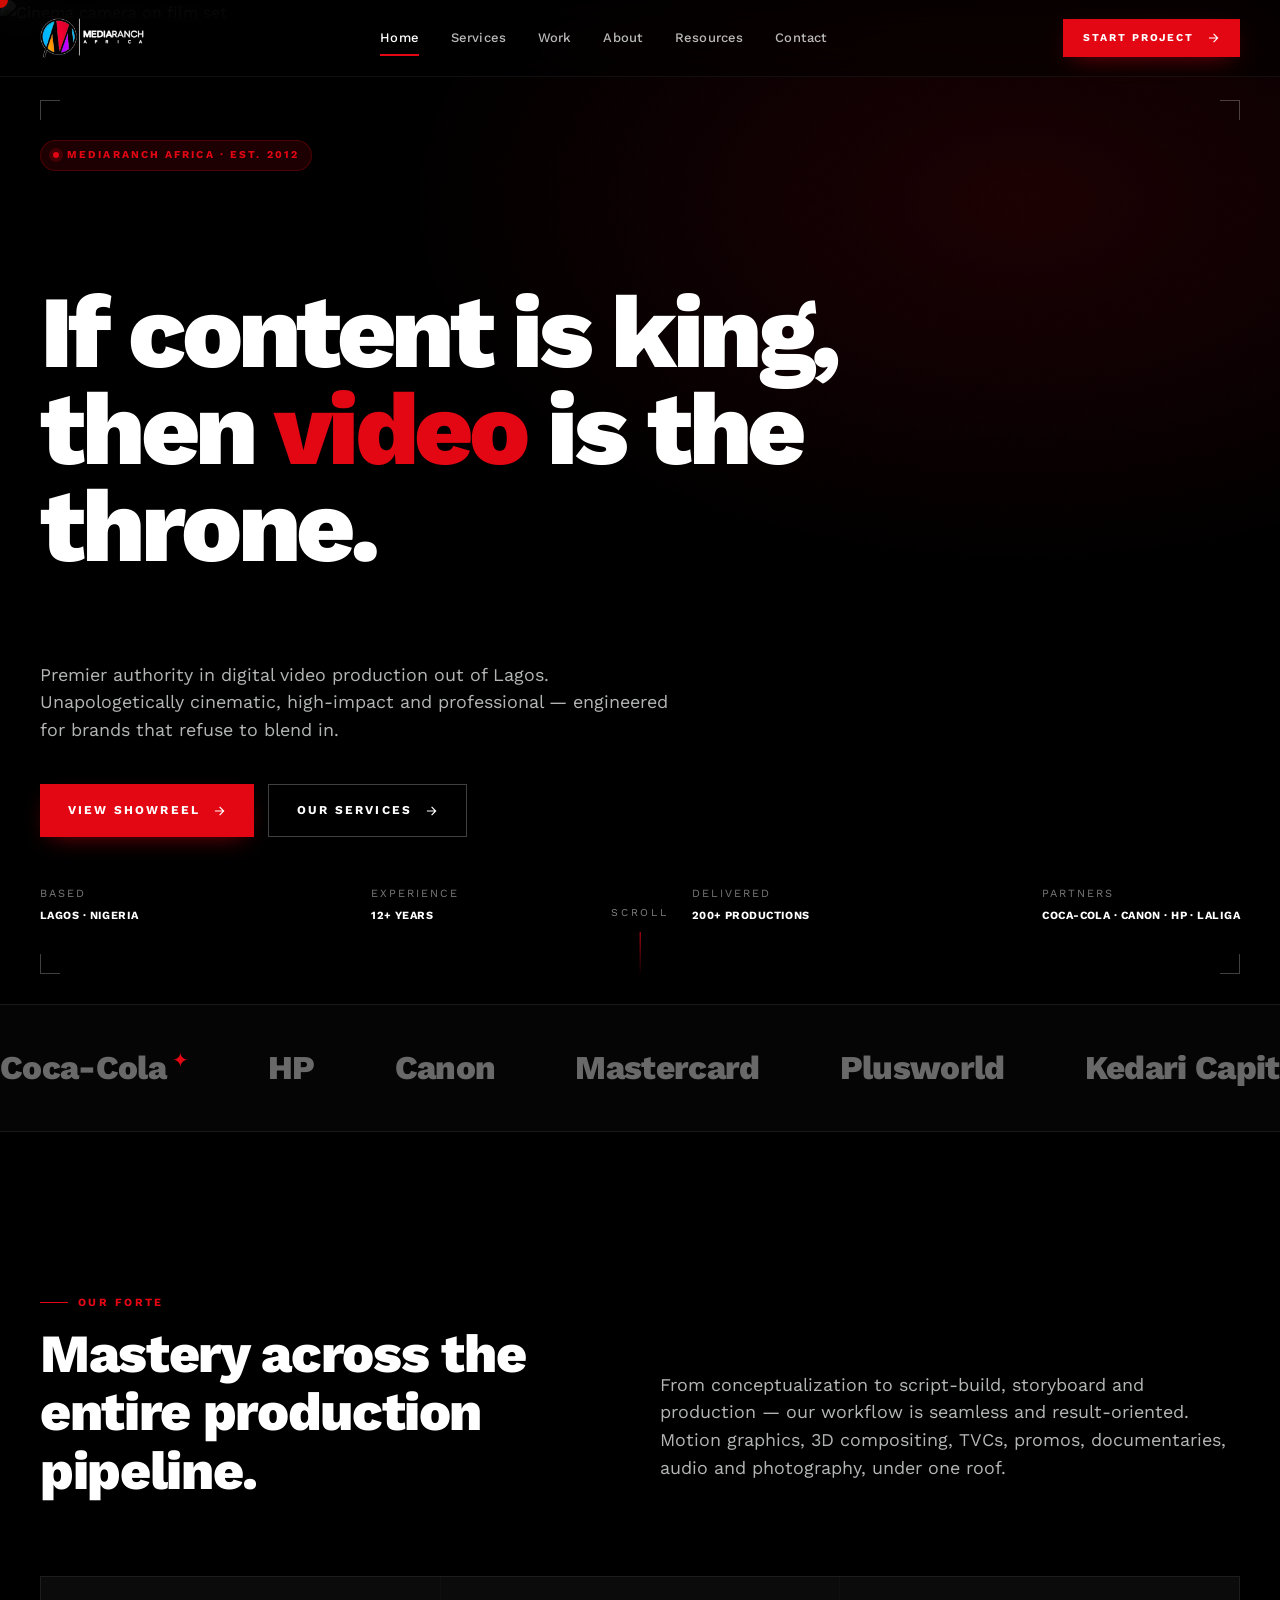
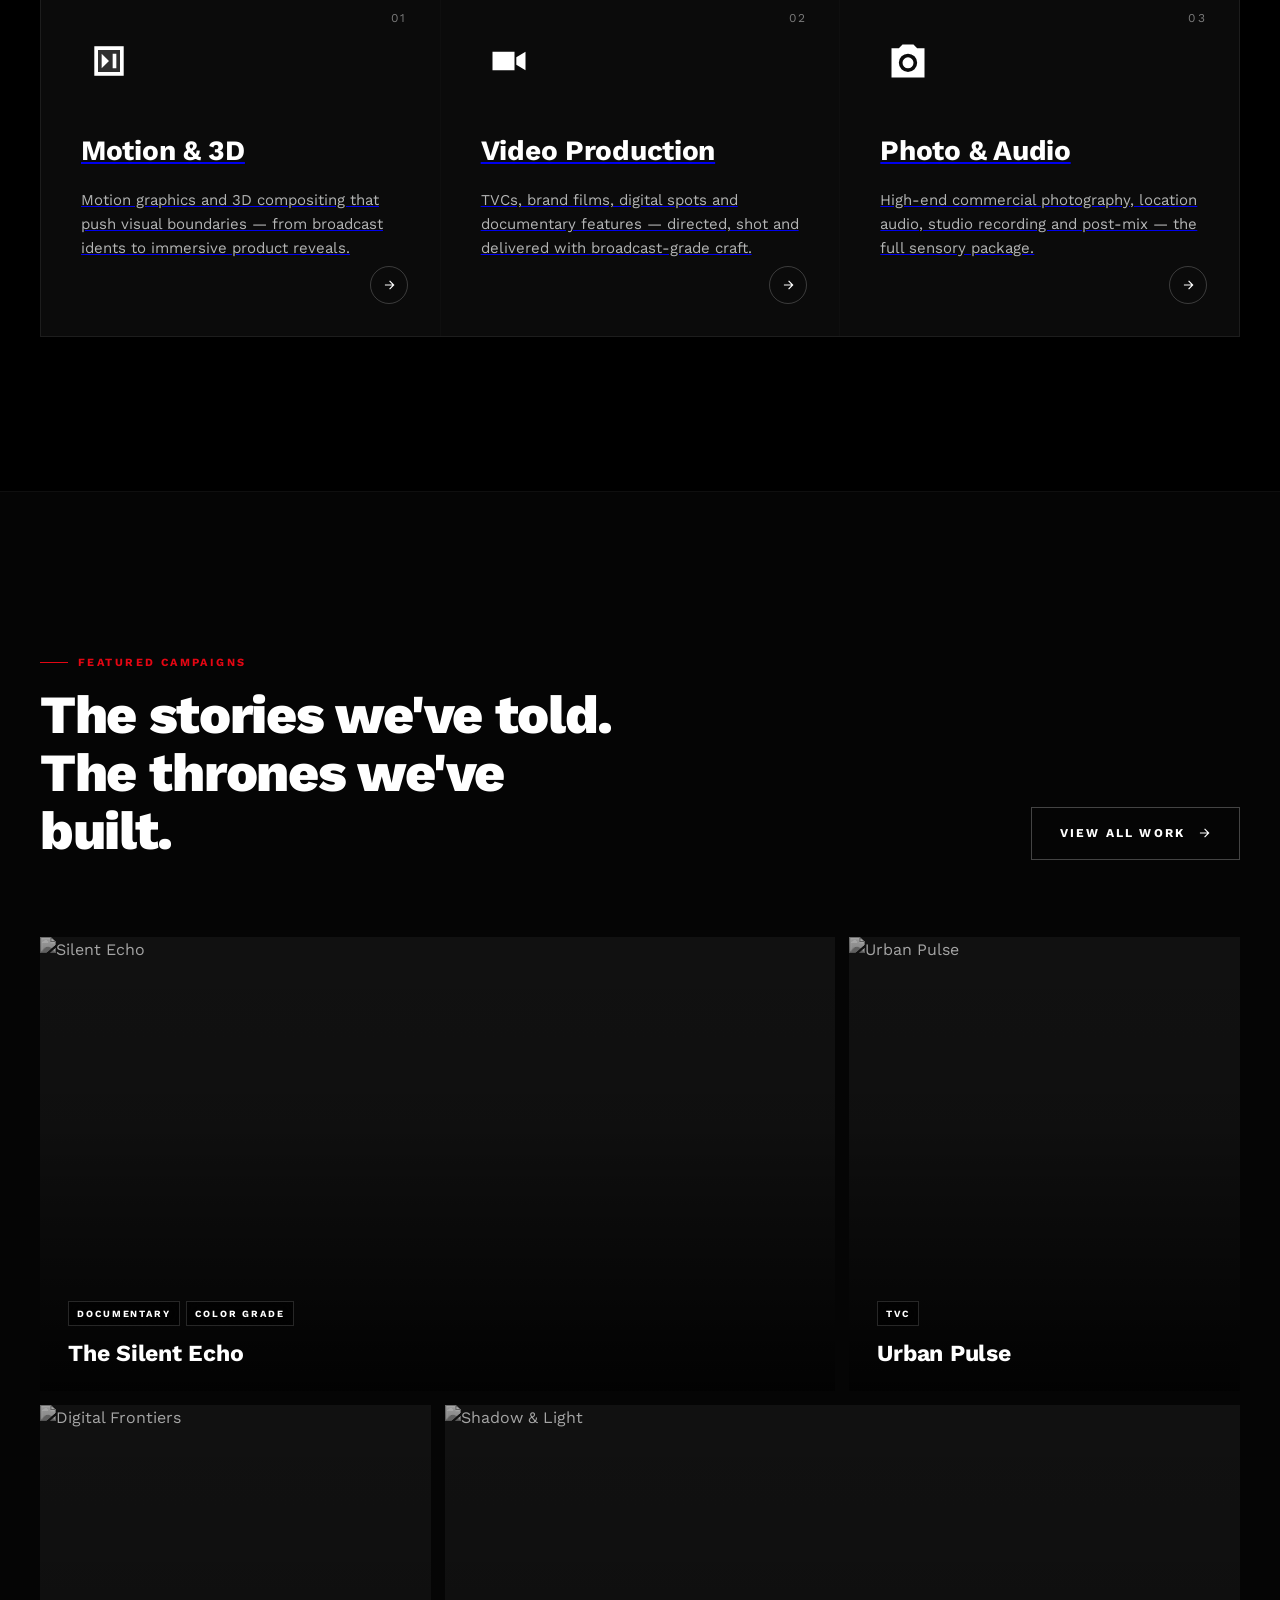
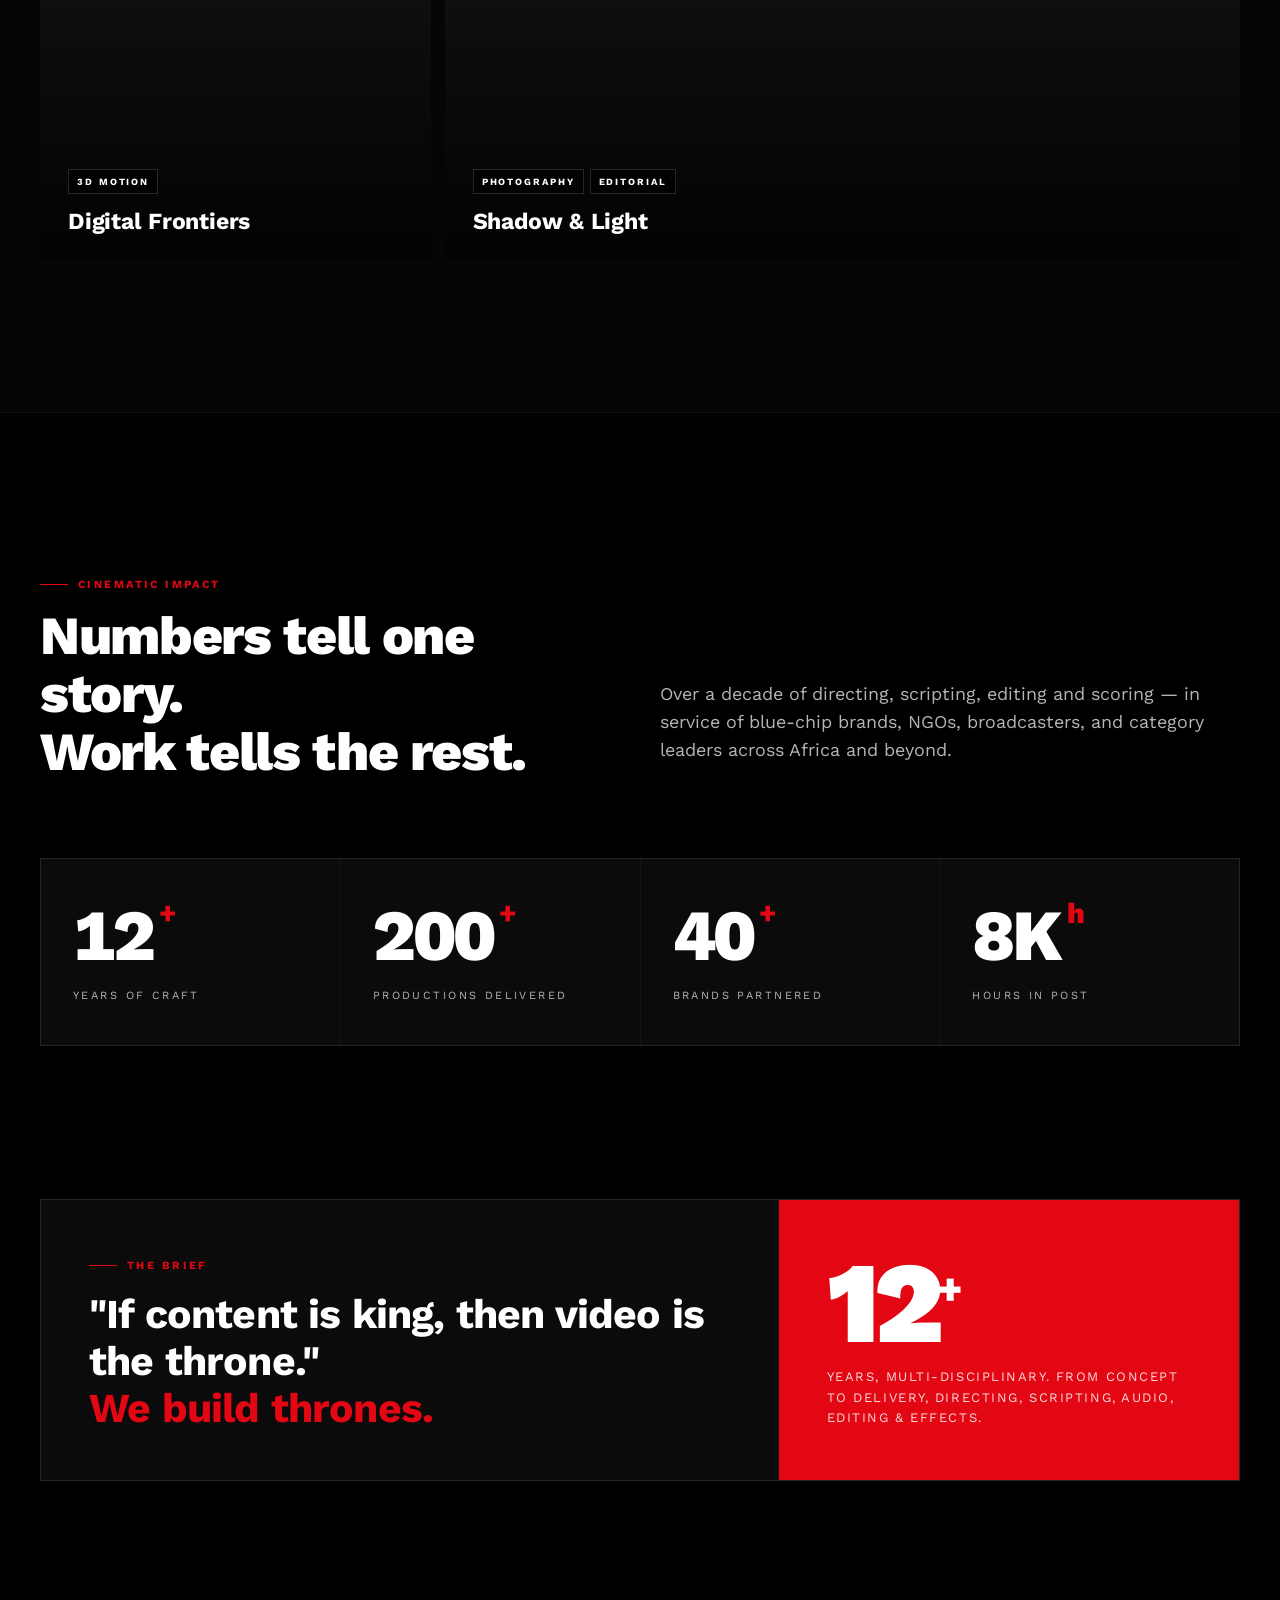
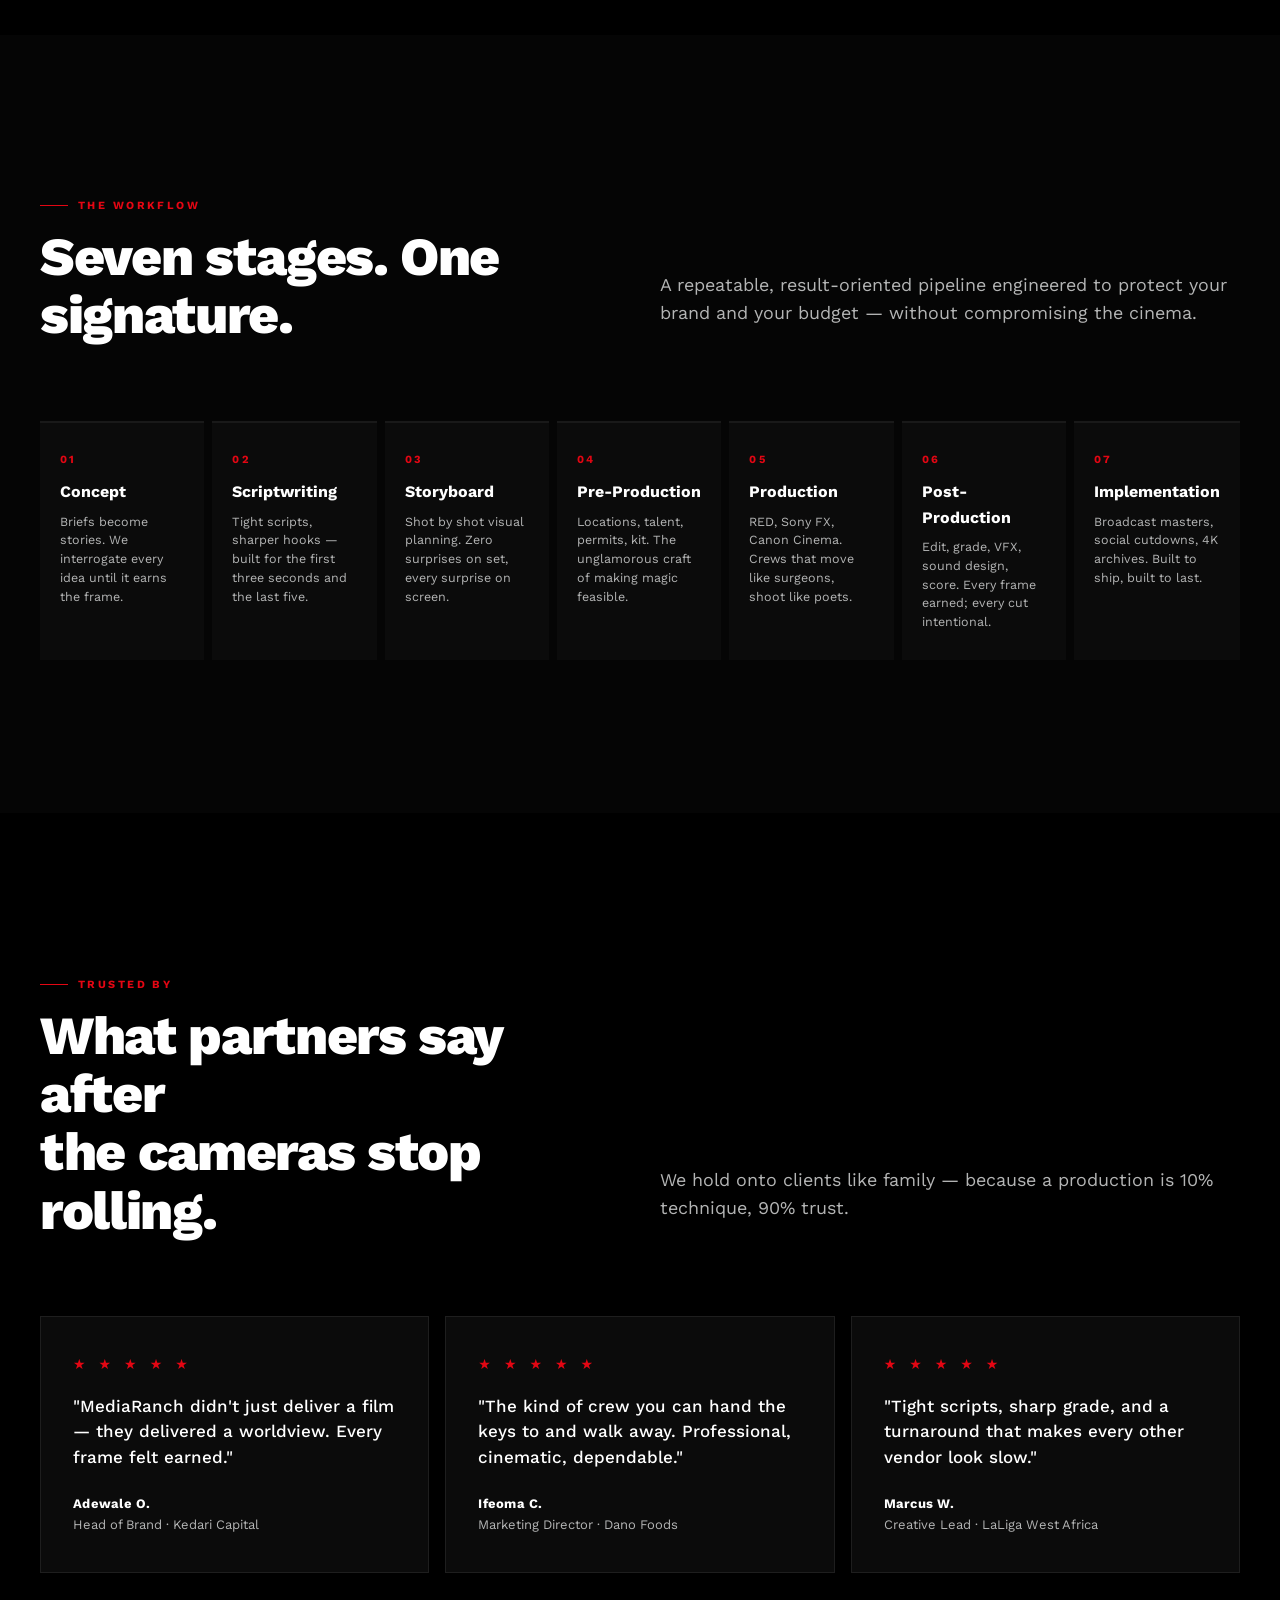
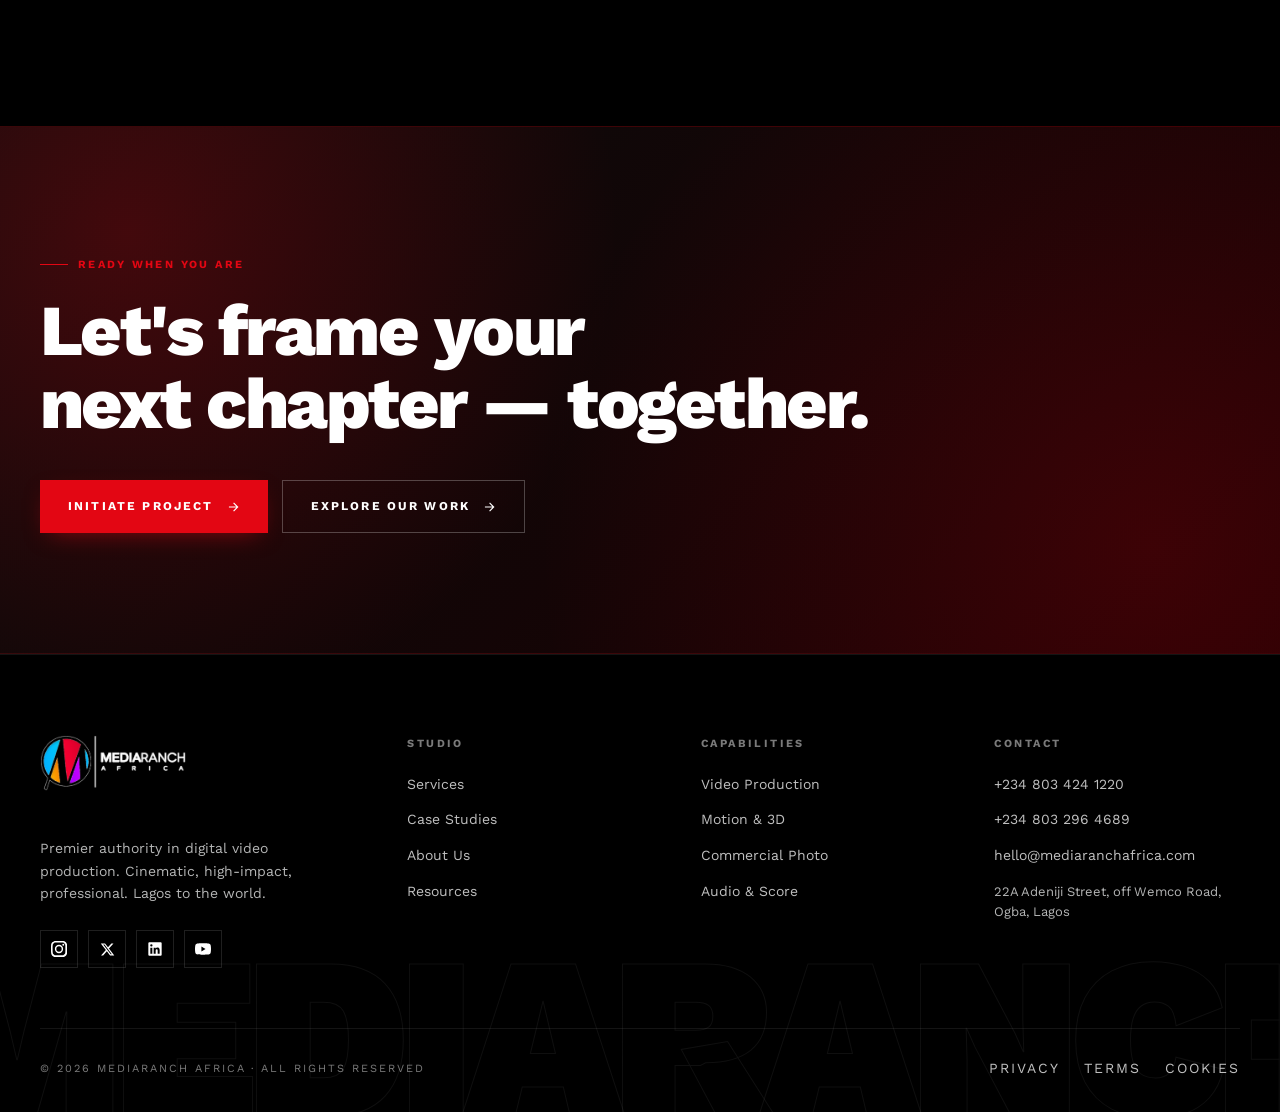
==== commit 7f356465: "Replace placeholder logo with MediaRanch Africa brand asset - Process the supplied brand JPEG into t" ====
--- a/index.html
+++ b/index.html
@@ -5,7 +5,8 @@
 <meta name="viewport" content="width=device-width, initial-scale=1.0" />
 <title>MediaRanch Africa — Cinematic Video Production, Lagos</title>
 <meta name="description" content="Premier authority in digital video production. Unapologetically cinematic, high-impact, and professional. We craft visual narratives — 12+ years from Lagos to the world." />
-<link rel="icon" type="image/svg+xml" href="data:image/svg+xml;utf8,<svg xmlns='http://www.w3.org/2000/svg' viewBox='0 0 100 100'><rect width='100' height='100' fill='%23000'/><circle cx='50' cy='50' r='32' fill='%23e30613'/><text x='50' y='62' text-anchor='middle' font-family='Arial' font-size='36' font-weight='900' fill='%23fff'>M</text></svg>" />
+<link rel="icon" type="image/png" href="assets/img/favicon.png" />
+<link rel="apple-touch-icon" href="assets/img/apple-touch-icon.png" />
 <link href="https://fonts.googleapis.com/css2?family=Work+Sans:wght@400;500;600;700;800;900&display=swap" rel="stylesheet" />
 <link rel="stylesheet" href="assets/css/main.css" />
 </head>
@@ -14,8 +15,8 @@
 <!-- Loader -->
 <div class="mr-loader">
   <div class="mr-loader-logo">
-    <span style="width:10px;height:10px;border-radius:999px;background:var(--mr-red);"></span>
-    MediaRanch Africa
+    <img src="assets/img/logo-mark.png" alt="" style="height:42px;width:auto;display:block;" />
+    <span>MediaRanch Africa</span>
   </div>
   <div class="mr-loader-bar"></div>
 </div>
@@ -23,9 +24,8 @@
 <!-- NAV -->
 <nav class="mr-nav">
   <div class="mr-container mr-nav-inner">
-    <a href="index.html" class="mr-logo">
-      <span class="mr-logo-mark">M</span>
-      MediaRanch<span style="color:var(--mr-red);margin-left:6px;">Africa</span>
+    <a href="index.html" class="mr-logo" aria-label="MediaRanch Africa">
+      <img src="assets/img/logo-full-light.png" alt="MediaRanch Africa" />
     </a>
     <div class="mr-nav-links">
       <a href="index.html" class="is-active">Home</a>
@@ -411,9 +411,8 @@
   <div class="mr-container">
     <div class="mr-footer-grid">
       <div>
-        <a href="index.html" class="mr-logo" style="margin-bottom:24px;">
-          <span class="mr-logo-mark">M</span>
-          MediaRanch<span style="color:var(--mr-red);margin-left:6px;">Africa</span>
+        <a href="index.html" class="mr-logo mr-logo--lg" aria-label="MediaRanch Africa" style="margin-bottom:24px;">
+          <img src="assets/img/logo-full-light.png" alt="MediaRanch Africa" />
         </a>
         <p style="margin-top:22px;color:var(--mr-on-surface-variant);font-size:14px;max-width:32ch;">
           Premier authority in digital video production. Cinematic, high-impact, professional.
--- a/assets/css/main.css
+++ b/assets/css/main.css
@@ -250,25 +250,19 @@
 .mr-logo {
   display: inline-flex;
   align-items: center;
-  gap: 10px;
   text-decoration: none;
   color: #fff;
-  font-weight: 900;
-  font-size: 15px;
-  letter-spacing: 0.02em;
-  text-transform: uppercase;
-}
-.mr-logo .mr-logo-mark {
-  width: 34px; height: 34px;
-  display: inline-flex; align-items: center; justify-content: center;
-  background: var(--mr-red);
-  color: #fff;
-  font-weight: 900;
-  border-radius: 999px;
-  font-size: 14px;
-  letter-spacing: 0;
-  box-shadow: 0 0 0 2px rgba(227,6,19,.25);
-}
+  line-height: 0;
+}
+.mr-logo img,
+.mr-logo svg { display: block; height: 40px; width: auto; }
+.mr-logo--sm img,
+.mr-logo--sm svg { height: 32px; }
+.mr-logo--lg img,
+.mr-logo--lg svg { height: 56px; }
+.mr-logo-mark { display: inline-flex; align-items: center; justify-content: center; }
+.mr-logo-mark img,
+.mr-logo-mark svg { display: block; height: 38px; width: auto; }
 .mr-nav-links {
   display: flex; align-items: center; gap: 32px;
 }
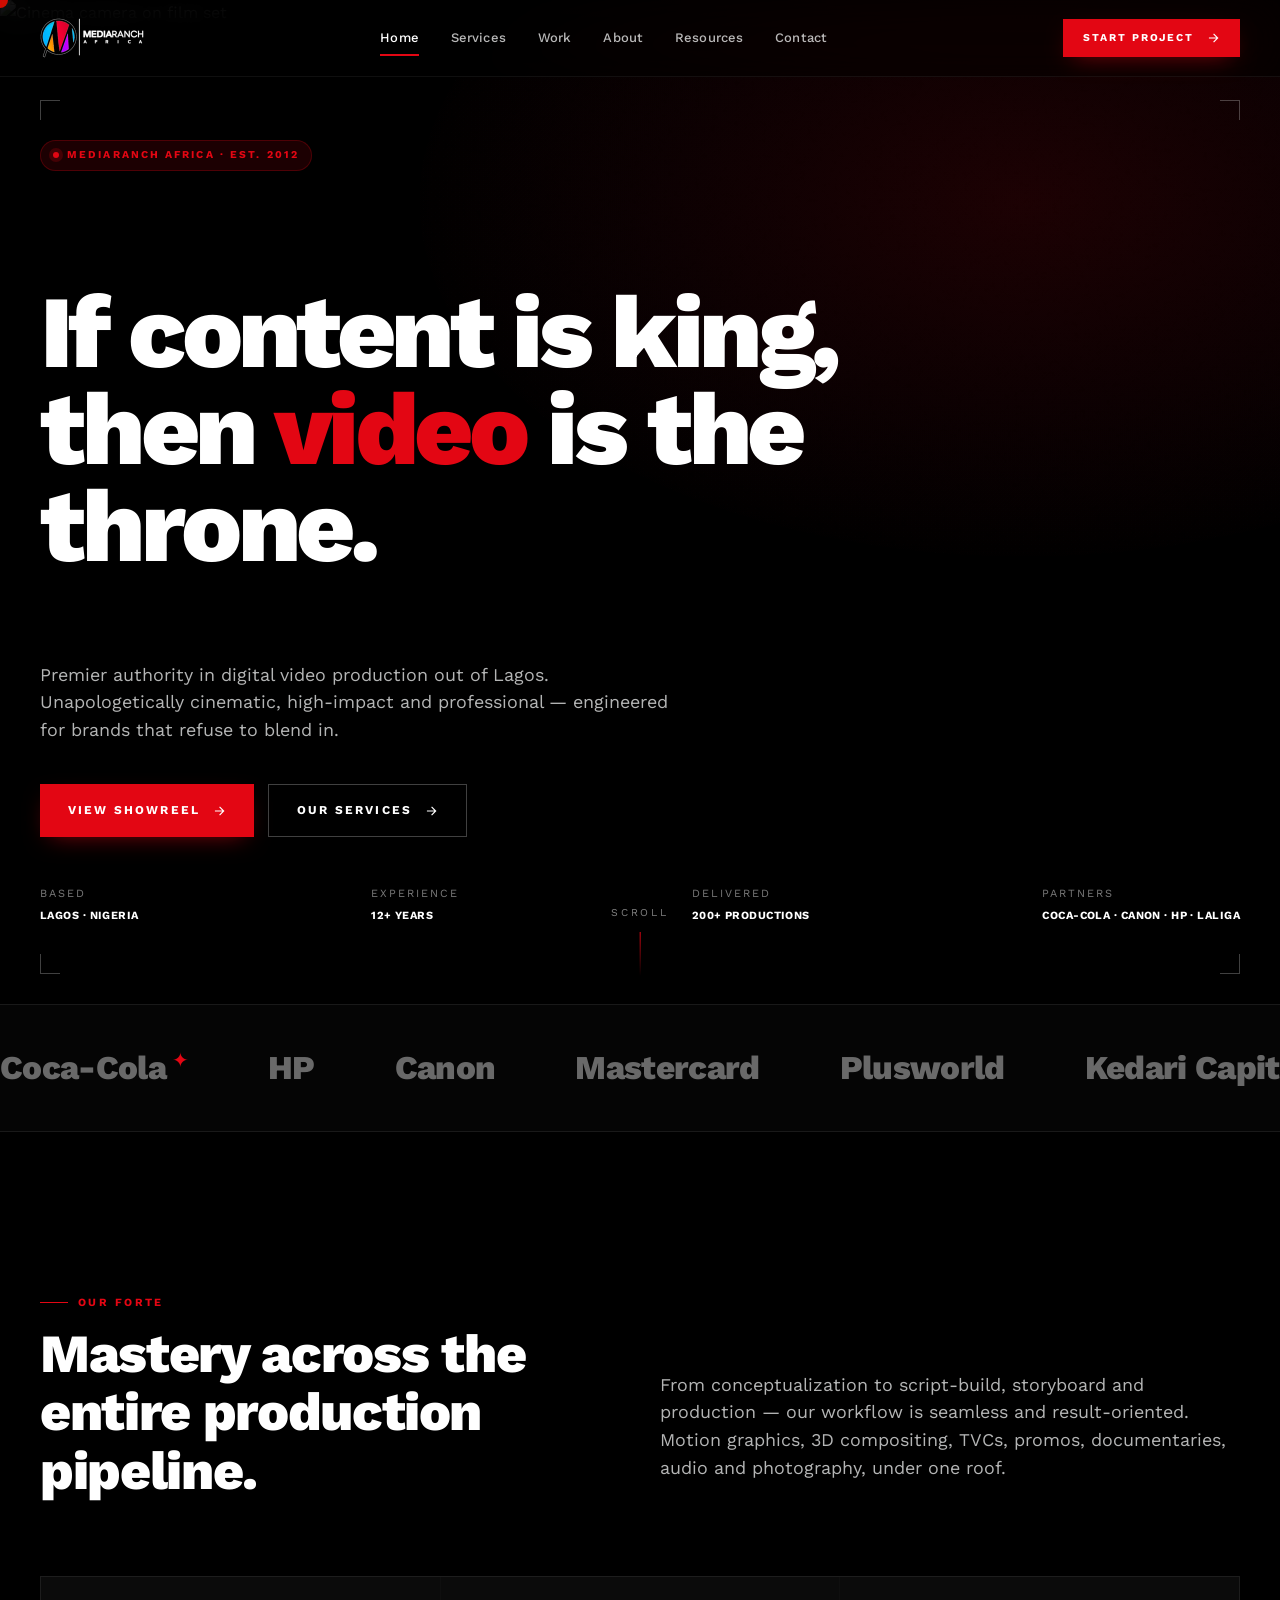
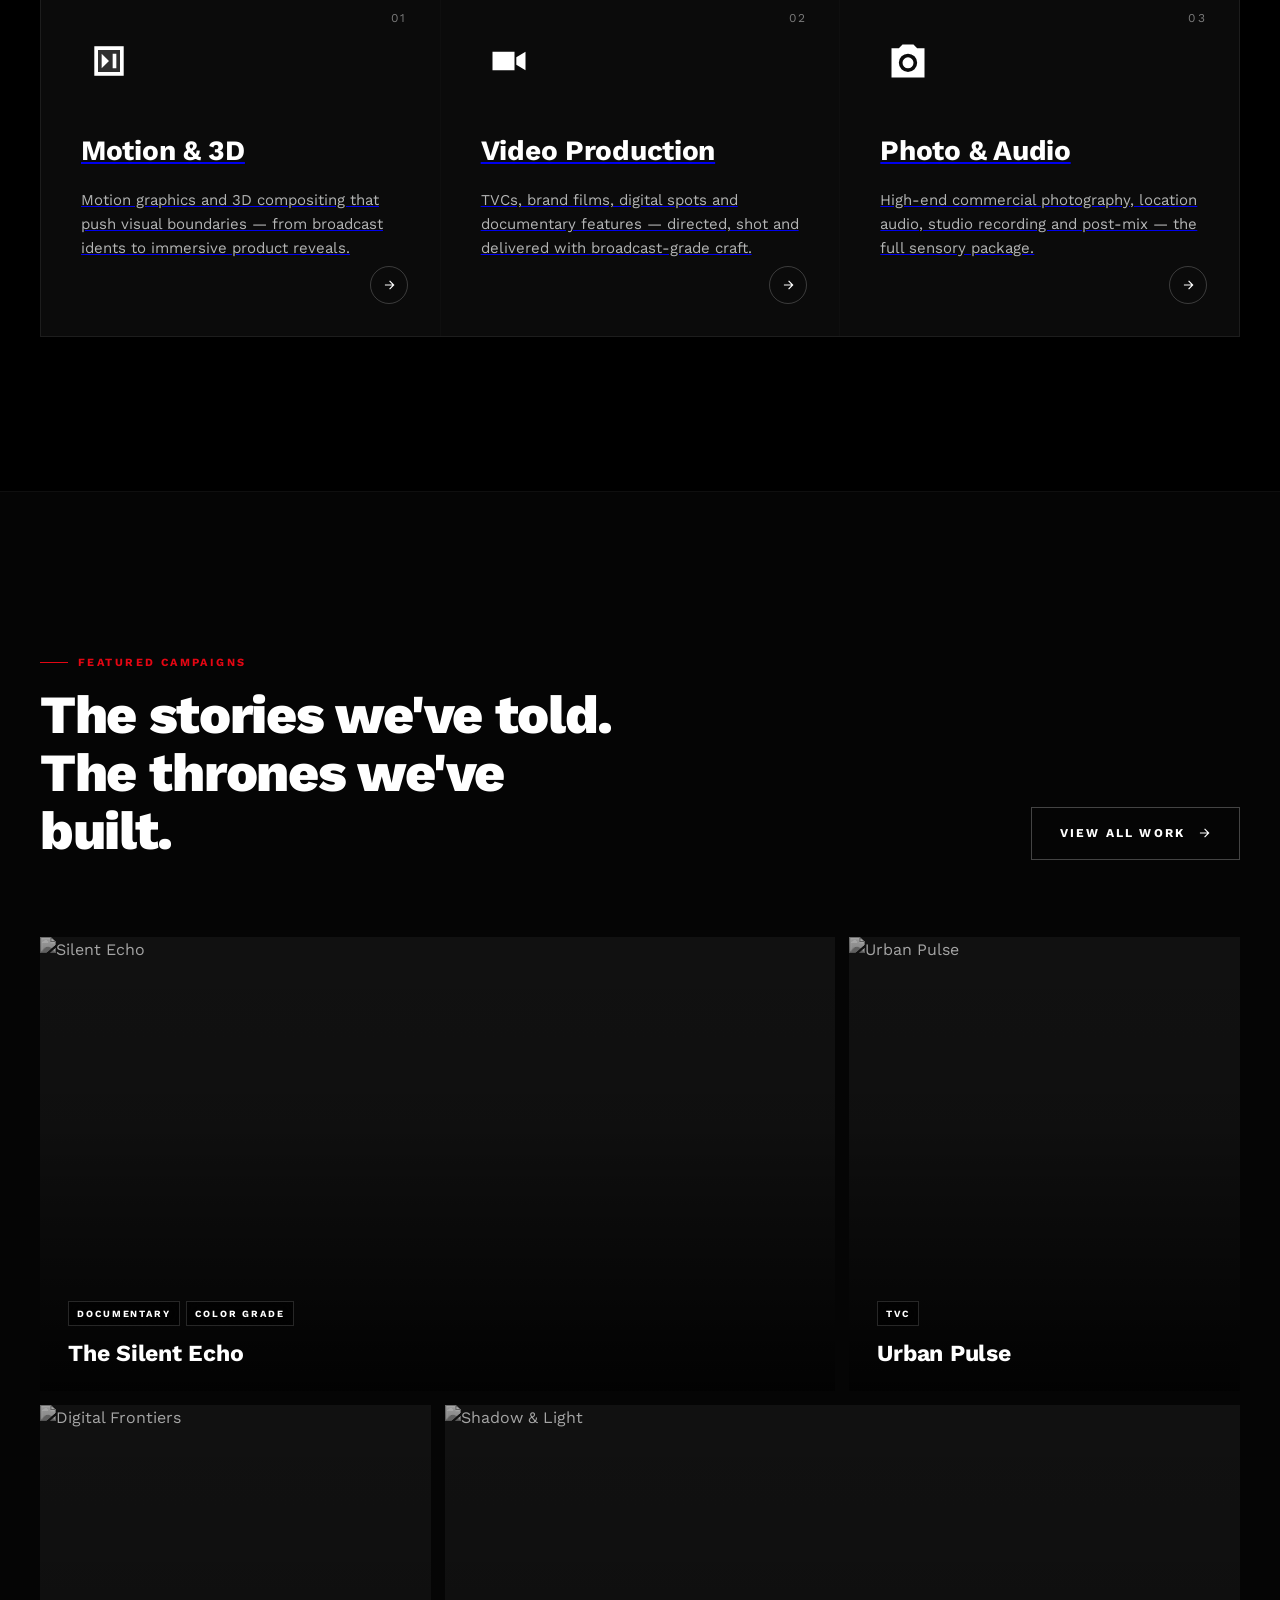
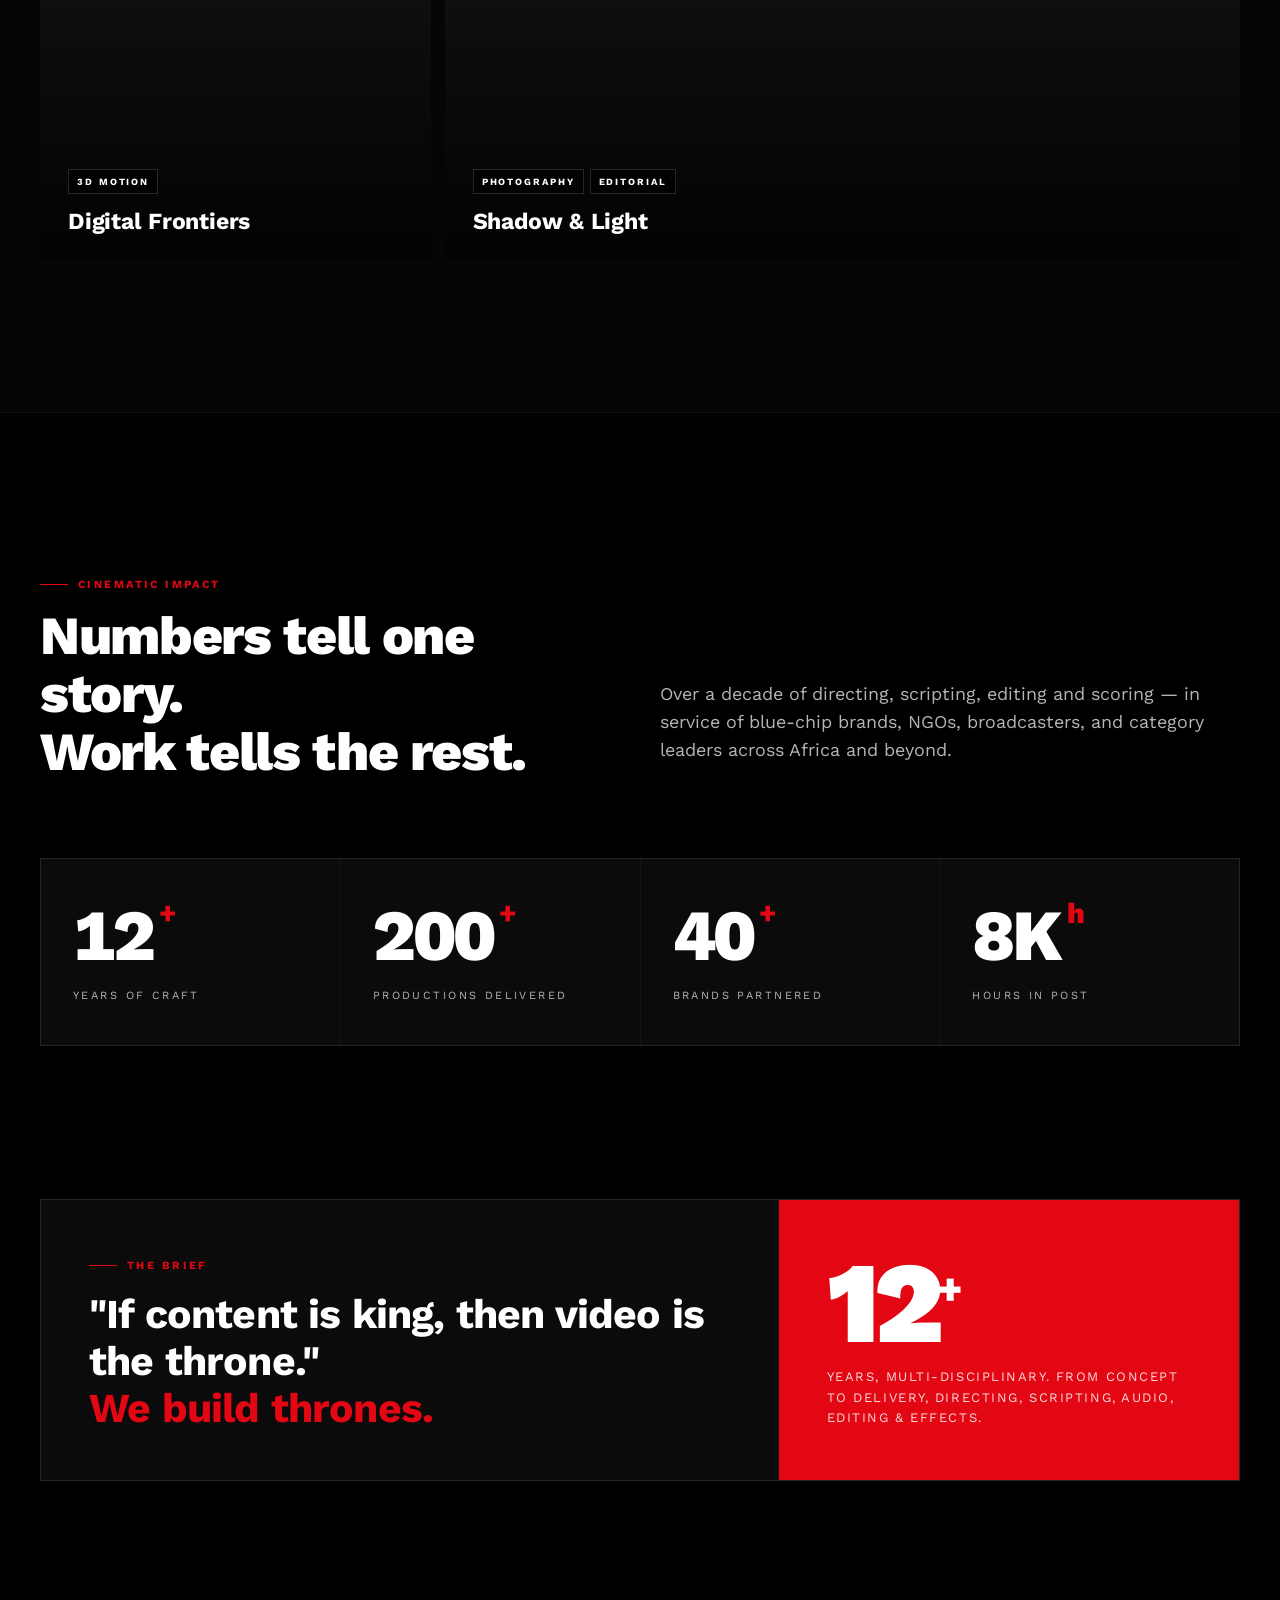
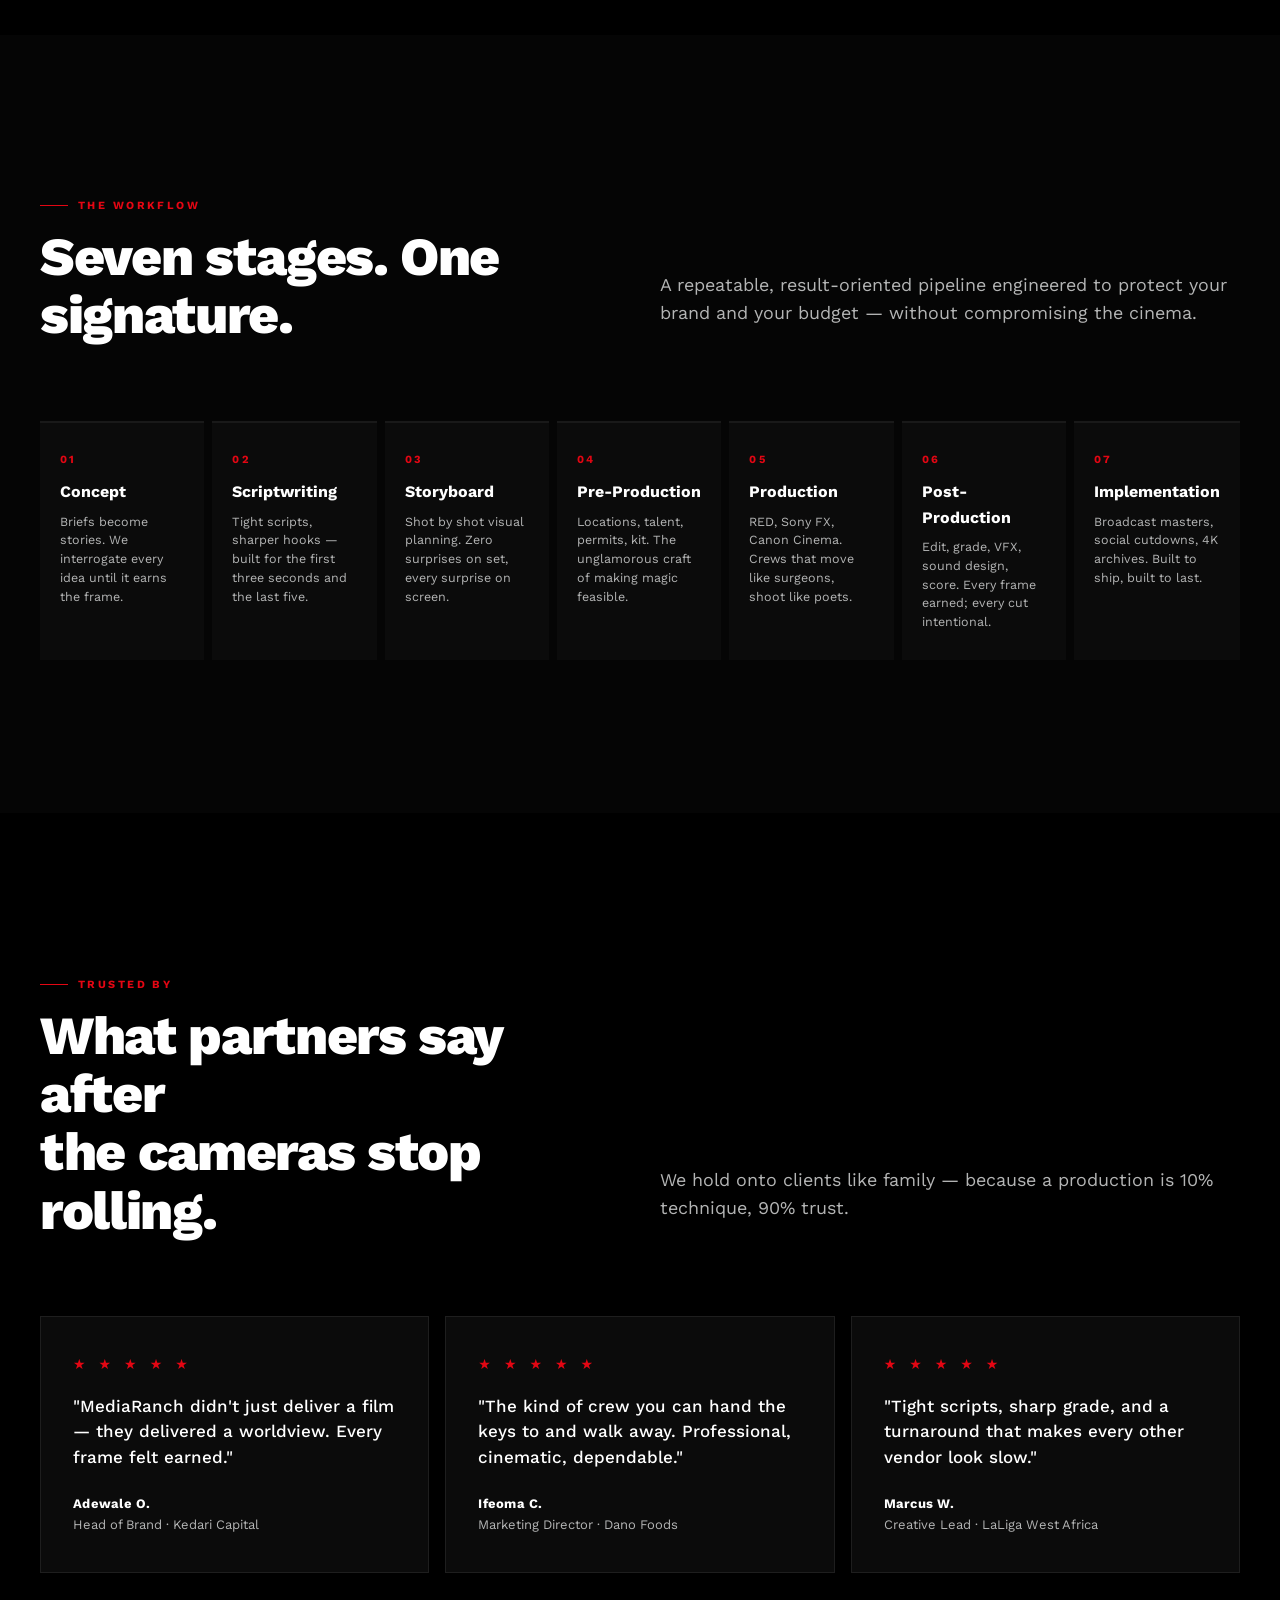
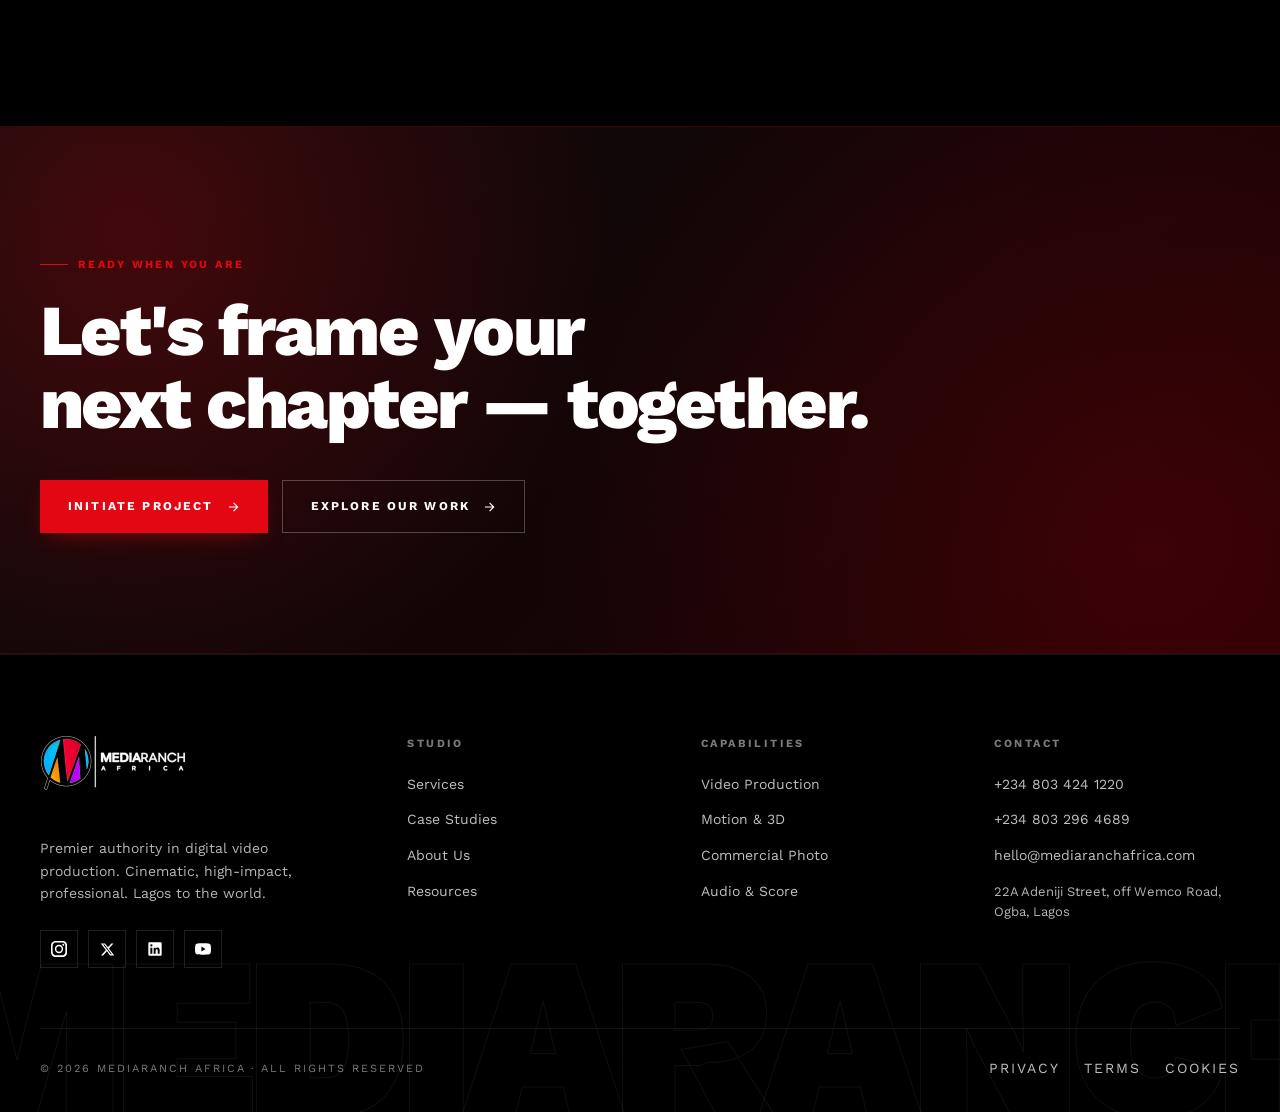
==== commit 3eb55d1a: "Fix oversized logo flash on page load Three-layer guard against the FOUC blowout: 1. Create display-" ====
--- a/index.html
+++ b/index.html
@@ -9,13 +9,15 @@
 <link rel="apple-touch-icon" href="assets/img/apple-touch-icon.png" />
 <link href="https://fonts.googleapis.com/css2?family=Work+Sans:wght@400;500;600;700;800;900&display=swap" rel="stylesheet" />
 <link rel="stylesheet" href="assets/css/main.css" />
+
+<style>/* critical – prevents logo flash before stylesheet */.mr-logo img{display:block;height:40px;max-height:40px;width:auto}.mr-logo.mr-logo--lg img{height:56px;max-height:56px}.mr-loader-logo img{height:42px;max-height:42px;width:auto}</style>
 </head>
 <body>
 
 <!-- Loader -->
 <div class="mr-loader">
   <div class="mr-loader-logo">
-    <img src="assets/img/logo-mark.png" alt="" style="height:42px;width:auto;display:block;" />
+    <img src="assets/img/logo-loader.png" alt="" width="35" height="42" style="display:block;" />
     <span>MediaRanch Africa</span>
   </div>
   <div class="mr-loader-bar"></div>
@@ -25,7 +27,7 @@
 <nav class="mr-nav">
   <div class="mr-container mr-nav-inner">
     <a href="index.html" class="mr-logo" aria-label="MediaRanch Africa">
-      <img src="assets/img/logo-full-light.png" alt="MediaRanch Africa" />
+      <img src="assets/img/logo-nav.png" alt="MediaRanch Africa" width="104" height="40" />
     </a>
     <div class="mr-nav-links">
       <a href="index.html" class="is-active">Home</a>
@@ -412,7 +414,7 @@
     <div class="mr-footer-grid">
       <div>
         <a href="index.html" class="mr-logo mr-logo--lg" aria-label="MediaRanch Africa" style="margin-bottom:24px;">
-          <img src="assets/img/logo-full-light.png" alt="MediaRanch Africa" />
+          <img src="assets/img/logo-footer.png" alt="MediaRanch Africa" width="146" height="56" />
         </a>
         <p style="margin-top:22px;color:var(--mr-on-surface-variant);font-size:14px;max-width:32ch;">
           Premier authority in digital video production. Cinematic, high-impact, professional.
--- a/assets/css/main.css
+++ b/assets/css/main.css
@@ -254,12 +254,13 @@
   color: #fff;
   line-height: 0;
 }
+/* hard clamp — prevents natural-size flash if CSS loads late */
 .mr-logo img,
-.mr-logo svg { display: block; height: 40px; width: auto; }
+.mr-logo svg { display: block; height: 40px; max-height: 40px; width: auto; max-width: none; }
 .mr-logo--sm img,
-.mr-logo--sm svg { height: 32px; }
+.mr-logo--sm svg { height: 32px; max-height: 32px; }
 .mr-logo--lg img,
-.mr-logo--lg svg { height: 56px; }
+.mr-logo--lg svg { height: 56px; max-height: 56px; }
 .mr-logo-mark { display: inline-flex; align-items: center; justify-content: center; }
 .mr-logo-mark img,
 .mr-logo-mark svg { display: block; height: 38px; width: auto; }
@@ -981,13 +982,15 @@
   background: #000;
   display: flex; align-items: center; justify-content: center;
   pointer-events: none;
-}
-.mr-loader.is-done { opacity: 0; transition: opacity .6s; }
+  overflow: hidden;
+}
+.mr-loader.is-done { opacity: 0; transition: opacity .6s; pointer-events: none; }
 .mr-loader-logo {
   font-size: 14px; letter-spacing: 0.3em; text-transform: uppercase;
   color: #fff; font-weight: 900;
   display: flex; align-items: center; gap: 14px;
 }
+.mr-loader-logo img { height: 42px; max-height: 42px; width: auto; display: block; flex-shrink: 0; }
 .mr-loader-bar {
   position: absolute; left: 0; right: 0; bottom: 0; height: 2px;
   background: var(--mr-red);
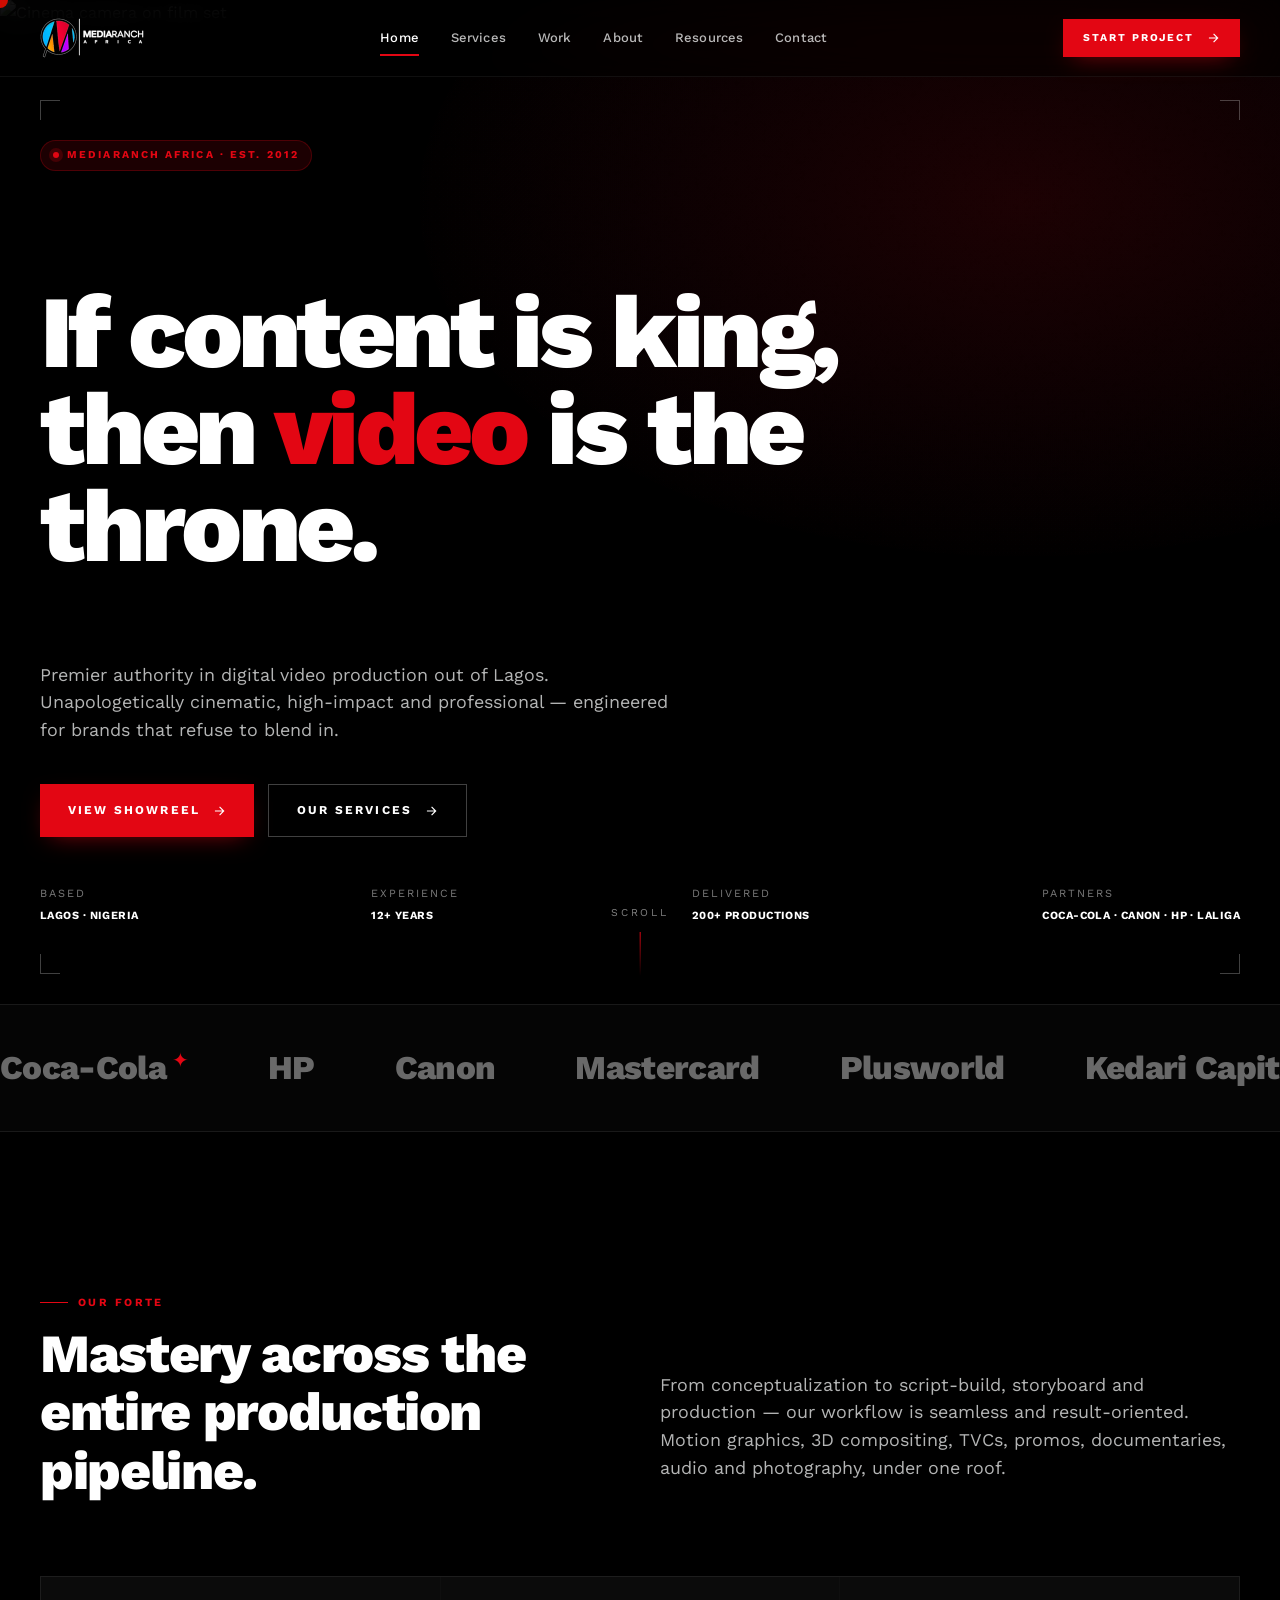
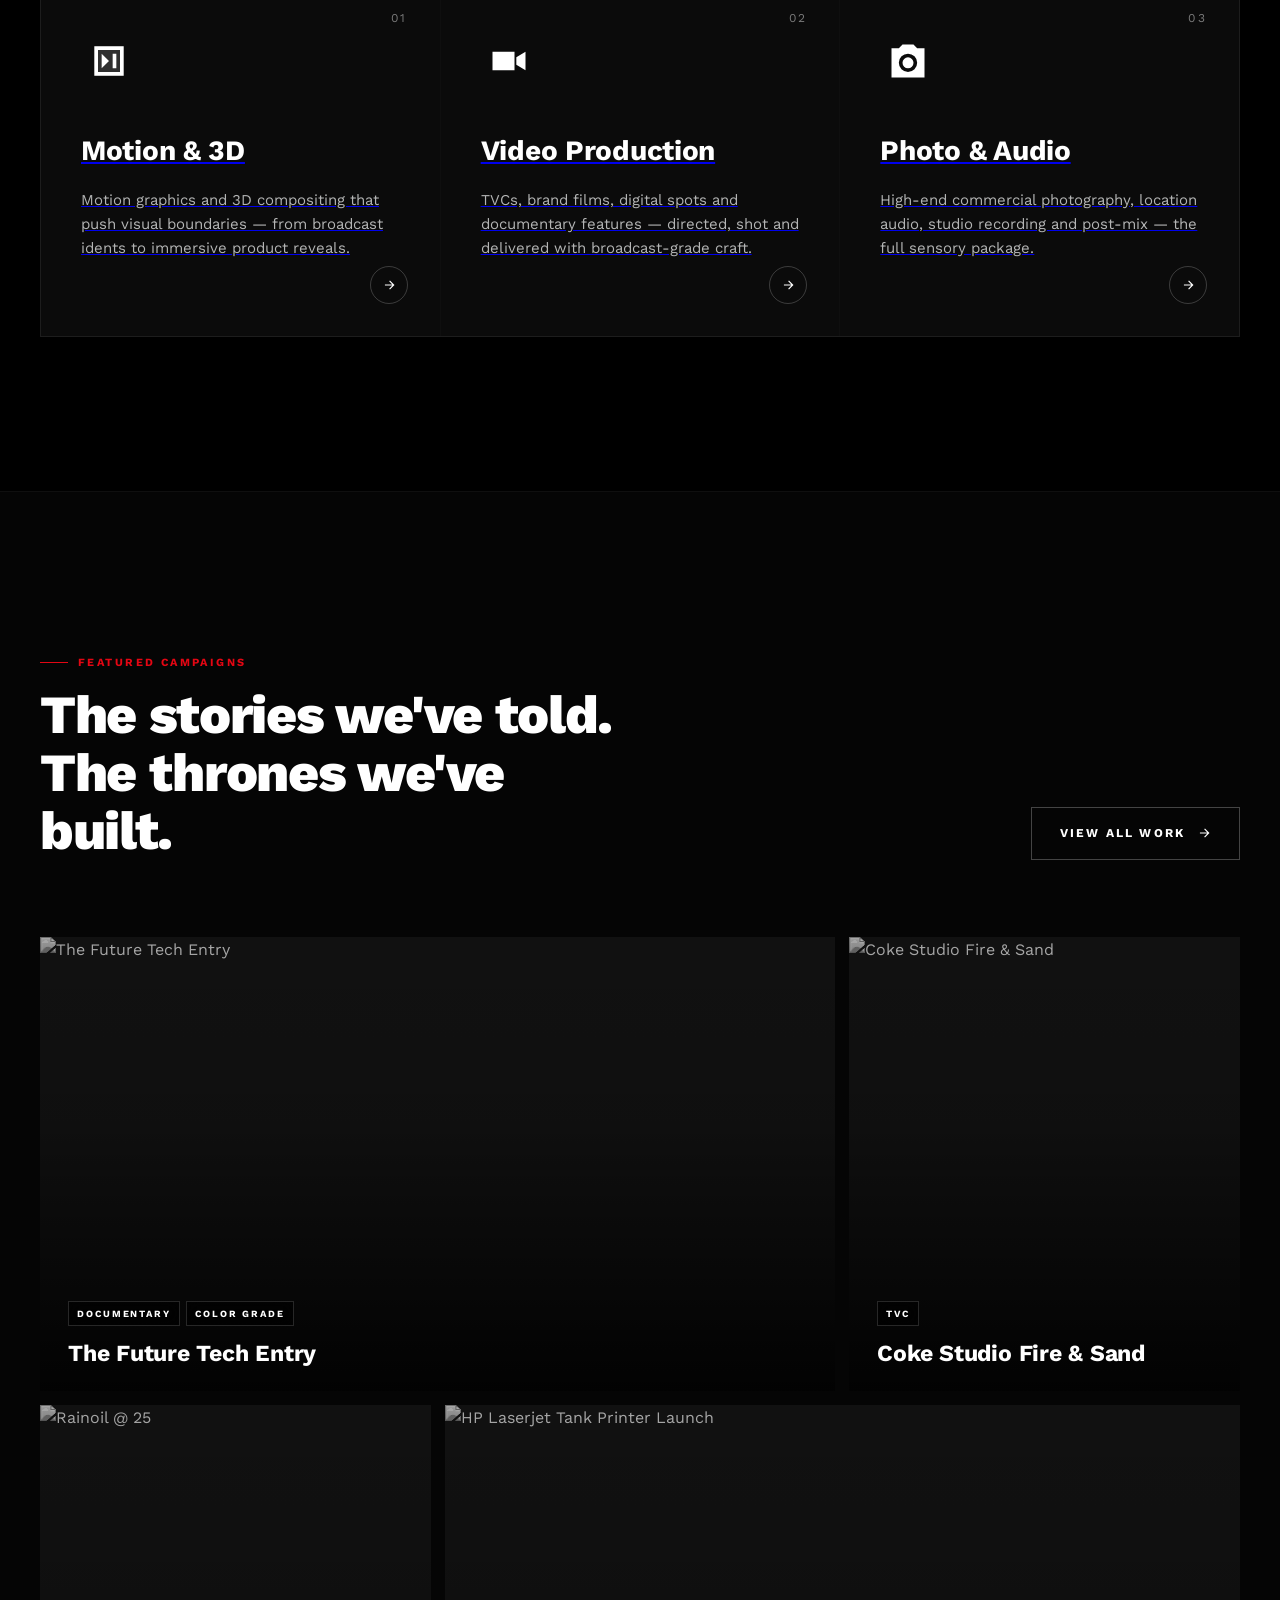
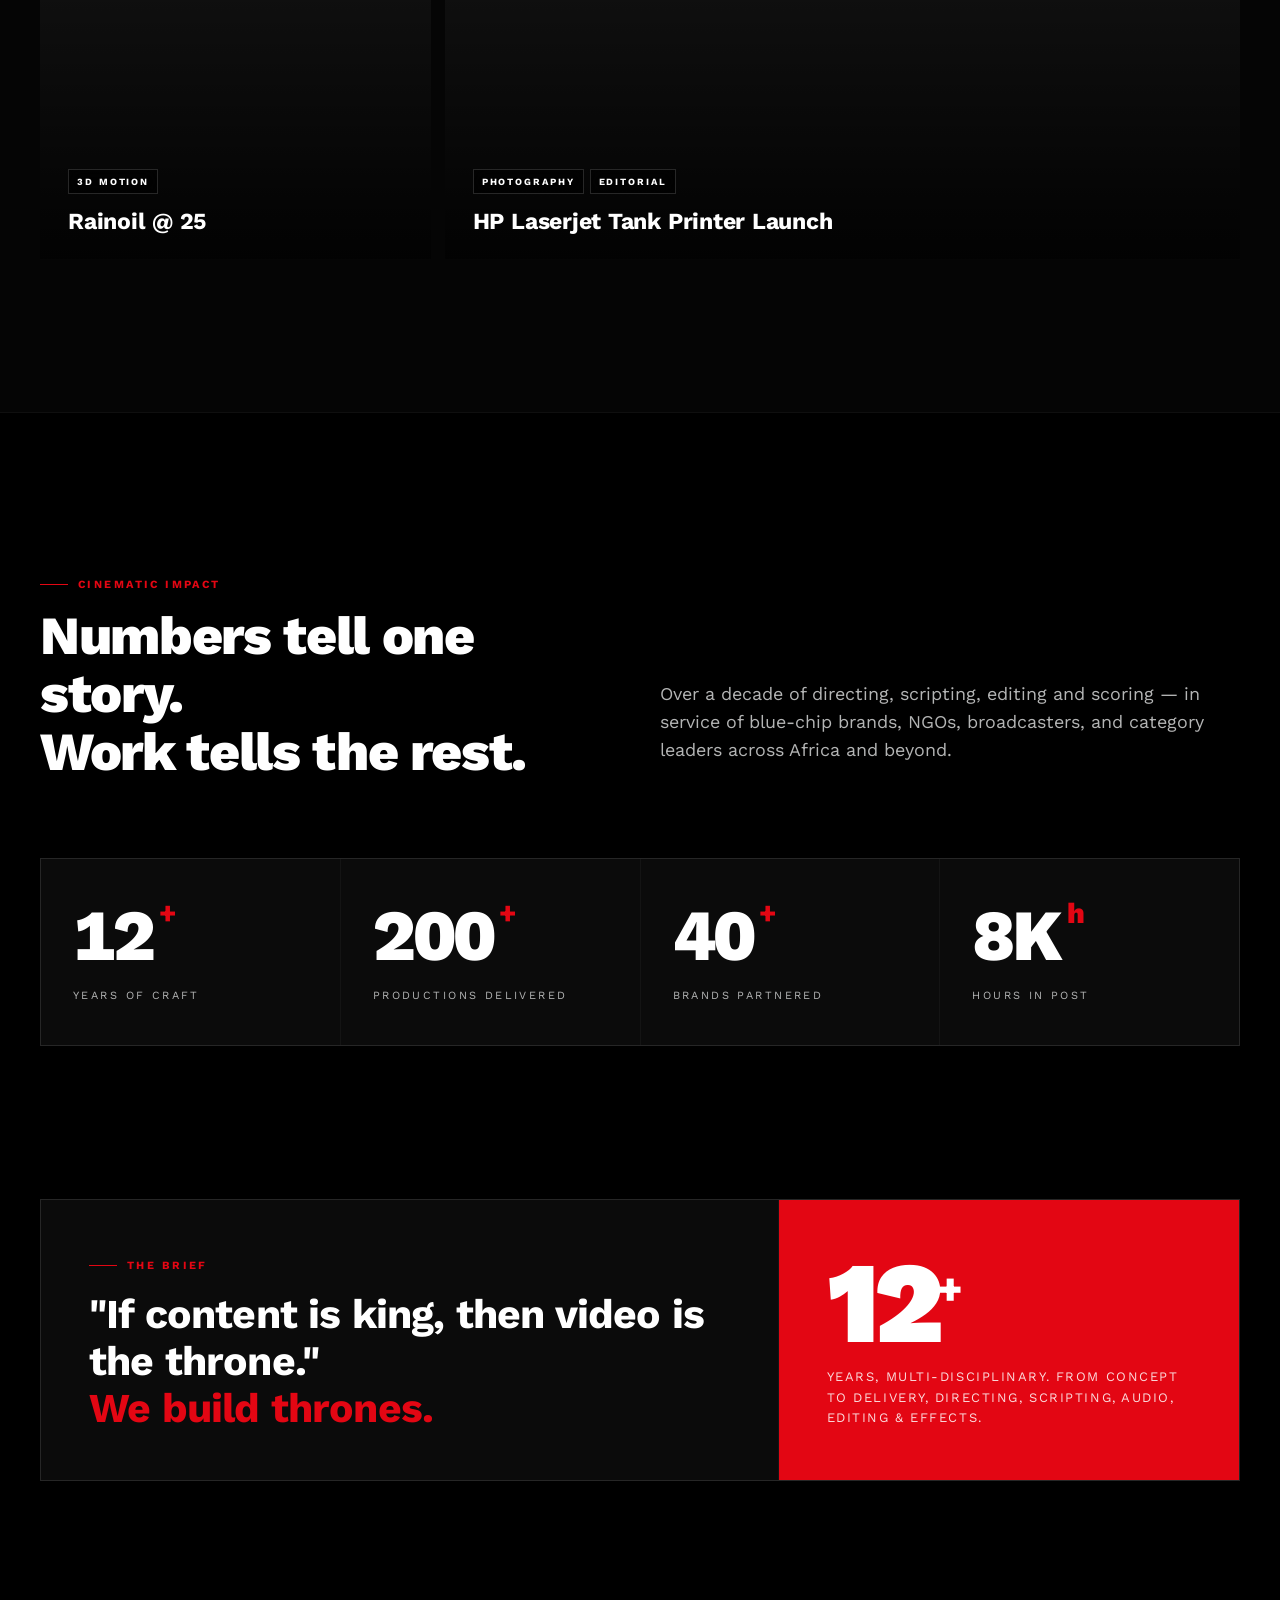
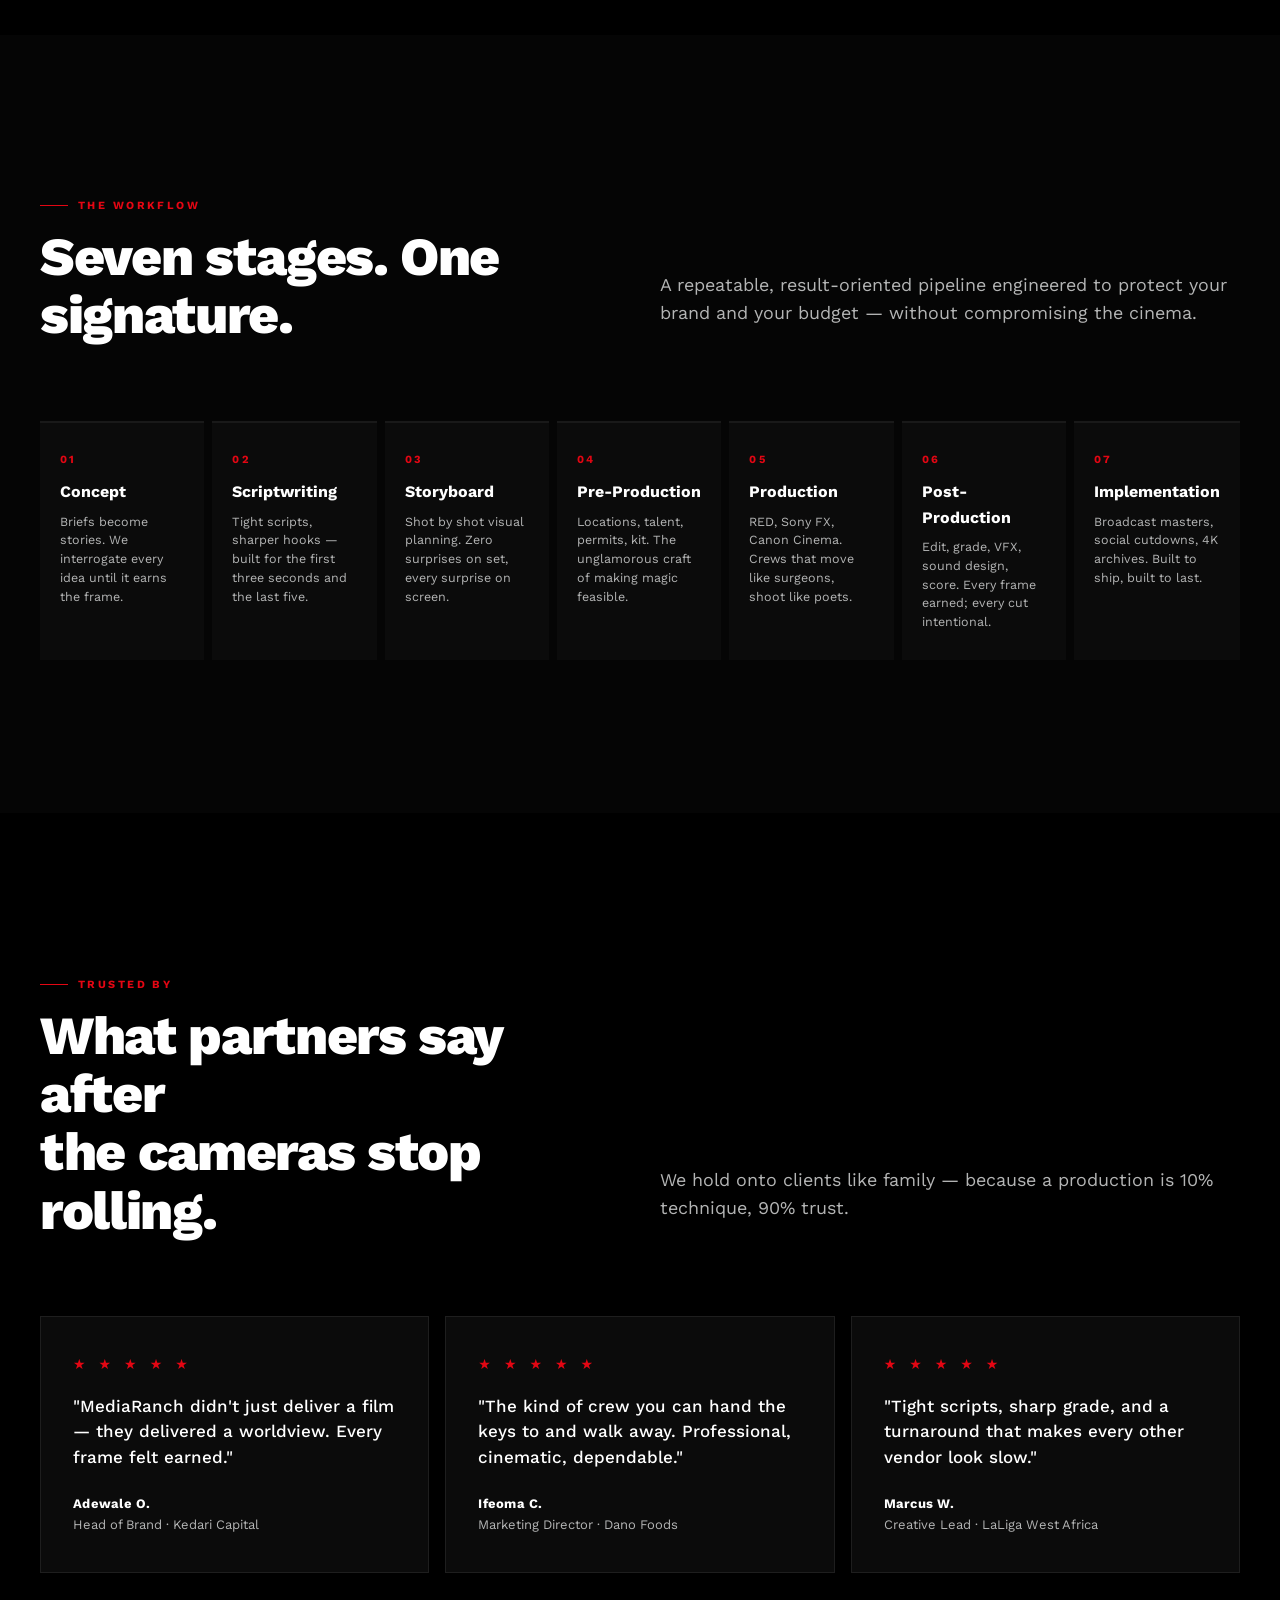
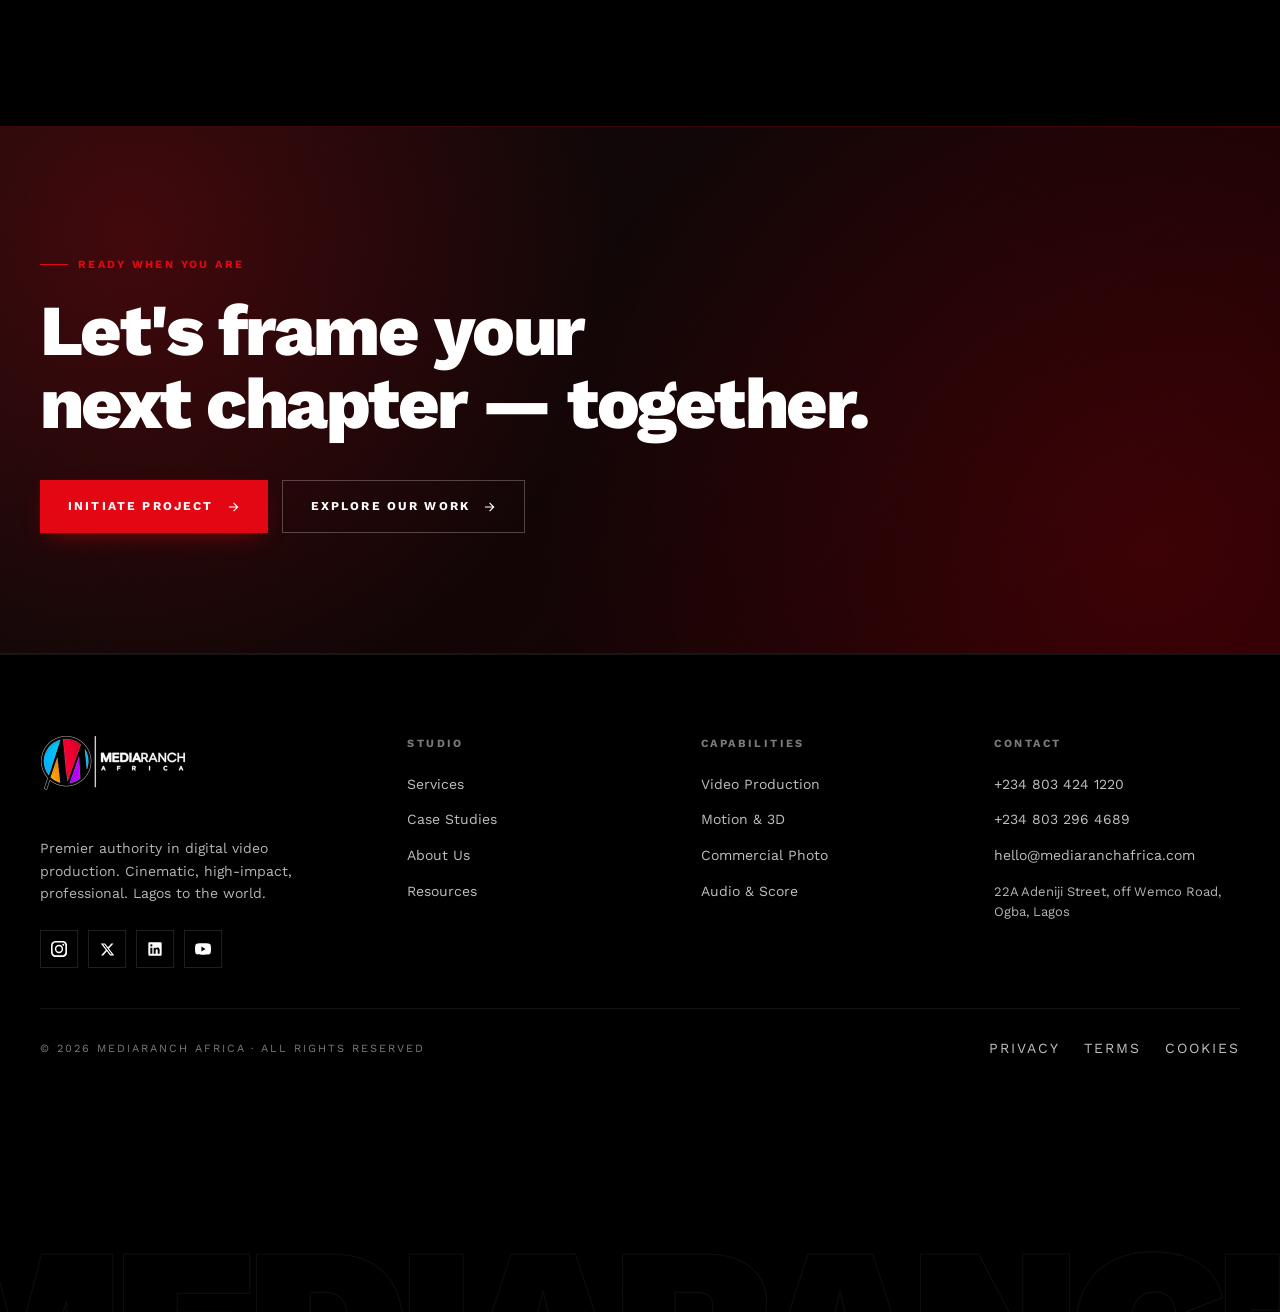
==== commit 39647d2d: "Video updates" ====
--- a/index.html
+++ b/index.html
@@ -93,7 +93,7 @@
     </p>
 
     <div class="mr-reveal" style="margin-top:40px;display:flex;gap:14px;flex-wrap:wrap;">
-      <a href="work.html" class="mr-btn mr-btn-primary">
+      <a href="https://youtu.be/BGqB4R429ek" class="mr-btn mr-btn-primary js-video-trigger" data-video-id="BGqB4R429ek">
         View Showreel
         <svg class="mr-arrow" viewBox="0 0 24 24" fill="none" stroke="currentColor" stroke-width="2"><path d="M5 12h14M13 5l7 7-7 7"/></svg>
       </a>
@@ -219,36 +219,36 @@
     </div>
 
     <div class="mr-work-grid">
-      <a class="mr-work-tile span-8" href="work.html">
-        <img src="https://images.unsplash.com/photo-1489493887464-892be6d1daae?q=80&w=2400&auto=format&fit=crop" alt="Silent Echo" />
+      <a class="mr-work-tile span-8 js-video-trigger" href="https://youtu.be/T1CX5fHsP7M" data-video-id="T1CX5fHsP7M">
+        <img src="https://images.unsplash.com/photo-1489493887464-892be6d1daae?q=80&w=2400&auto=format&fit=crop" alt="The Future Tech Entry" />
         <div class="mr-work-tile-play"><svg viewBox="0 0 24 24"><path d="M8 5v14l11-7z"/></svg></div>
         <div class="mr-work-tile-body">
           <div class="mr-work-tile-tags"><span>Documentary</span><span>Color Grade</span></div>
-          <h3>The Silent Echo</h3>
-        </div>
-      </a>
-      <a class="mr-work-tile span-4" href="work.html">
-        <img src="https://images.unsplash.com/photo-1536440136628-849c177e76a1?q=80&w=1600&auto=format&fit=crop" alt="Urban Pulse" />
+          <h3>The Future Tech Entry</h3>
+        </div>
+      </a>
+      <a class="mr-work-tile span-4 js-video-trigger" href="https://youtu.be/9Ce0bpJIXpc" data-video-id="9Ce0bpJIXpc">
+        <img src="https://images.unsplash.com/photo-1536440136628-849c177e76a1?q=80&w=1600&auto=format&fit=crop" alt="Coke Studio Fire & Sand" />
         <div class="mr-work-tile-play"><svg viewBox="0 0 24 24"><path d="M8 5v14l11-7z"/></svg></div>
         <div class="mr-work-tile-body">
           <div class="mr-work-tile-tags"><span>TVC</span></div>
-          <h3>Urban Pulse</h3>
-        </div>
-      </a>
-      <a class="mr-work-tile span-4" href="work.html">
-        <img src="https://images.unsplash.com/photo-1633613286991-611fe299c4be?q=80&w=1600&auto=format&fit=crop" alt="Digital Frontiers" />
+          <h3>Coke Studio Fire & Sand</h3>
+        </div>
+      </a>
+      <a class="mr-work-tile span-4 js-video-trigger" href="https://youtu.be/hiaZB5tAXY0" data-video-id="hiaZB5tAXY0">
+        <img src="https://images.unsplash.com/photo-1633613286991-611fe299c4be?q=80&w=1600&auto=format&fit=crop" alt="Rainoil @ 25" />
         <div class="mr-work-tile-play"><svg viewBox="0 0 24 24"><path d="M8 5v14l11-7z"/></svg></div>
         <div class="mr-work-tile-body">
           <div class="mr-work-tile-tags"><span>3D Motion</span></div>
-          <h3>Digital Frontiers</h3>
-        </div>
-      </a>
-      <a class="mr-work-tile span-8" href="work.html">
-        <img src="https://images.unsplash.com/photo-1604514628550-37477afdf4e3?q=80&w=2400&auto=format&fit=crop" alt="Shadow &amp; Light" />
+          <h3>Rainoil @ 25</h3>
+        </div>
+      </a>
+      <a class="mr-work-tile span-8 js-video-trigger" href="https://youtu.be/YLv9KE4xlug" data-video-id="YLv9KE4xlug">
+        <img src="https://images.unsplash.com/photo-1604514628550-37477afdf4e3?q=80&w=2400&auto=format&fit=crop" alt="HP Laserjet Tank Printer Launch" />
         <div class="mr-work-tile-play"><svg viewBox="0 0 24 24"><path d="M8 5v14l11-7z"/></svg></div>
         <div class="mr-work-tile-body">
           <div class="mr-work-tile-tags"><span>Photography</span><span>Editorial</span></div>
-          <h3>Shadow &amp; Light</h3>
+          <h3>HP Laserjet Tank Printer Launch</h3>
         </div>
       </a>
     </div>
@@ -475,6 +475,21 @@
   <div class="mr-footer-mega">MEDIARANCH</div>
 </footer>
 
+<!-- Video Modal Overlay (Approach 1) -->
+<div id="video-modal" class="mr-video-modal" aria-hidden="true">
+  <div class="mr-video-modal-backdrop"></div>
+  <div class="mr-video-modal-container">
+    <button class="mr-video-modal-close" aria-label="Close video">
+      <svg viewBox="0 0 24 24" fill="none" stroke="currentColor" stroke-width="2">
+        <path d="M18 6L6 18M6 6l12 12"/>
+      </svg>
+    </button>
+    <div class="mr-video-modal-ratio">
+      <div id="modal-video-placeholder"></div>
+    </div>
+  </div>
+</div>
+
 <script src="assets/js/main.js"></script>
 </body>
 </html>
--- a/assets/css/main.css
+++ b/assets/css/main.css
@@ -353,10 +353,14 @@
 .mr-footer a:hover { color: var(--mr-red); }
 
 .mr-footer-bottom {
+  position: relative;
+  z-index: 2;
+  bottom: 20px;
   display: flex; justify-content: space-between; align-items: center;
   padding-top: 28px; border-top: 1px solid rgba(255,255,255,0.08);
   font-size: 11px; letter-spacing: 0.18em; text-transform: uppercase; color: var(--mr-muted);
   gap: 20px; flex-wrap: wrap;
+  padding-bottom: 200px;
 }
 
 .mr-footer-mega {
@@ -367,11 +371,12 @@
   color: transparent;
   -webkit-text-stroke: 1px rgba(255,255,255,0.06);
   position: absolute;
-  bottom: -30px; left: 50%;
+  bottom: -120px; left: 50%;
   transform: translateX(-50%);
   pointer-events: none;
   white-space: nowrap;
   user-select: none;
+  z-index: 1;
 }
 
 /* =====================================================
@@ -1083,3 +1088,76 @@
   .mr-hero-meta { flex-direction: column; align-items: flex-start; gap: 18px; }
   .mr-cta-inner { flex-direction: column; align-items: flex-start; }
 }
+
+/* =====================================================
+   VIDEO LIGHTBOX MODAL (Approach 1)
+   ===================================================== */
+.mr-video-modal {
+  position: fixed;
+  inset: 0;
+  z-index: 1000;
+  display: flex;
+  align-items: center;
+  justify-content: center;
+  opacity: 0;
+  pointer-events: none;
+  transition: opacity 0.5s cubic-bezier(0.19, 1, 0.22, 1);
+}
+.mr-video-modal.is-active {
+  opacity: 1;
+  pointer-events: auto;
+}
+.mr-video-modal-backdrop {
+  position: absolute;
+  inset: 0;
+  background: rgba(0, 0, 0, 0.9);
+  backdrop-filter: blur(10px);
+  -webkit-backdrop-filter: blur(10px);
+}
+.mr-video-modal-container {
+  position: relative;
+  width: 90%;
+  max-width: 1100px;
+  z-index: 2;
+  transform: scale(0.96);
+  transition: transform 0.5s cubic-bezier(0.19, 1, 0.22, 1);
+}
+.mr-video-modal.is-active .mr-video-modal-container {
+  transform: scale(1);
+}
+.mr-video-modal-close {
+  position: absolute;
+  top: -48px;
+  right: 0;
+  background: none;
+  border: 0;
+  color: #fff;
+  cursor: pointer;
+  padding: 8px;
+  display: flex;
+  align-items: center;
+  justify-content: center;
+  transition: color 0.3s, transform 0.3s;
+}
+.mr-video-modal-close svg {
+  width: 32px;
+  height: 32px;
+}
+.mr-video-modal-close:hover {
+  color: var(--mr-red);
+  transform: rotate(90deg);
+}
+.mr-video-modal-ratio {
+  position: relative;
+  width: 100%;
+  padding-top: 56.25%; /* 16:9 Aspect Ratio */
+  background: #000;
+  border: 1px solid rgba(255, 255, 255, 0.08);
+}
+.mr-video-modal-ratio iframe {
+  position: absolute;
+  inset: 0;
+  width: 100%;
+  height: 100%;
+  border: 0;
+}
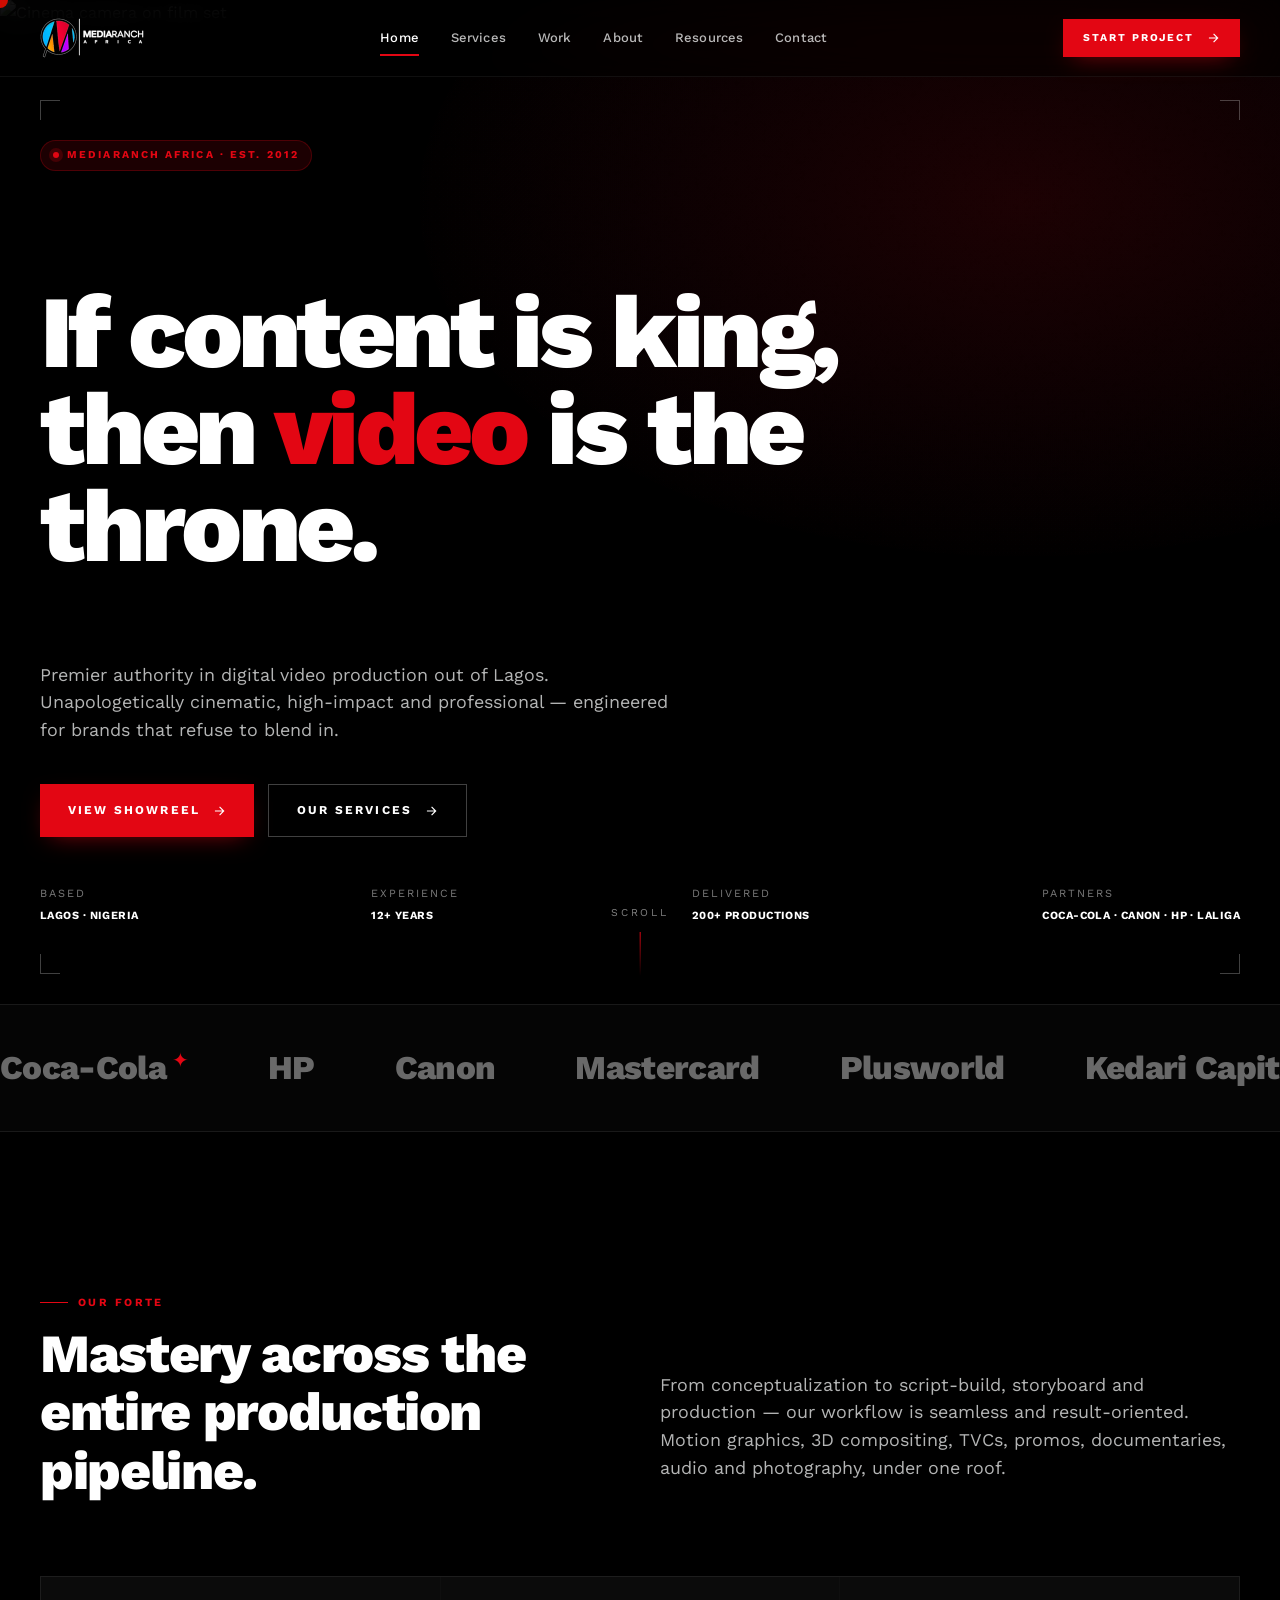
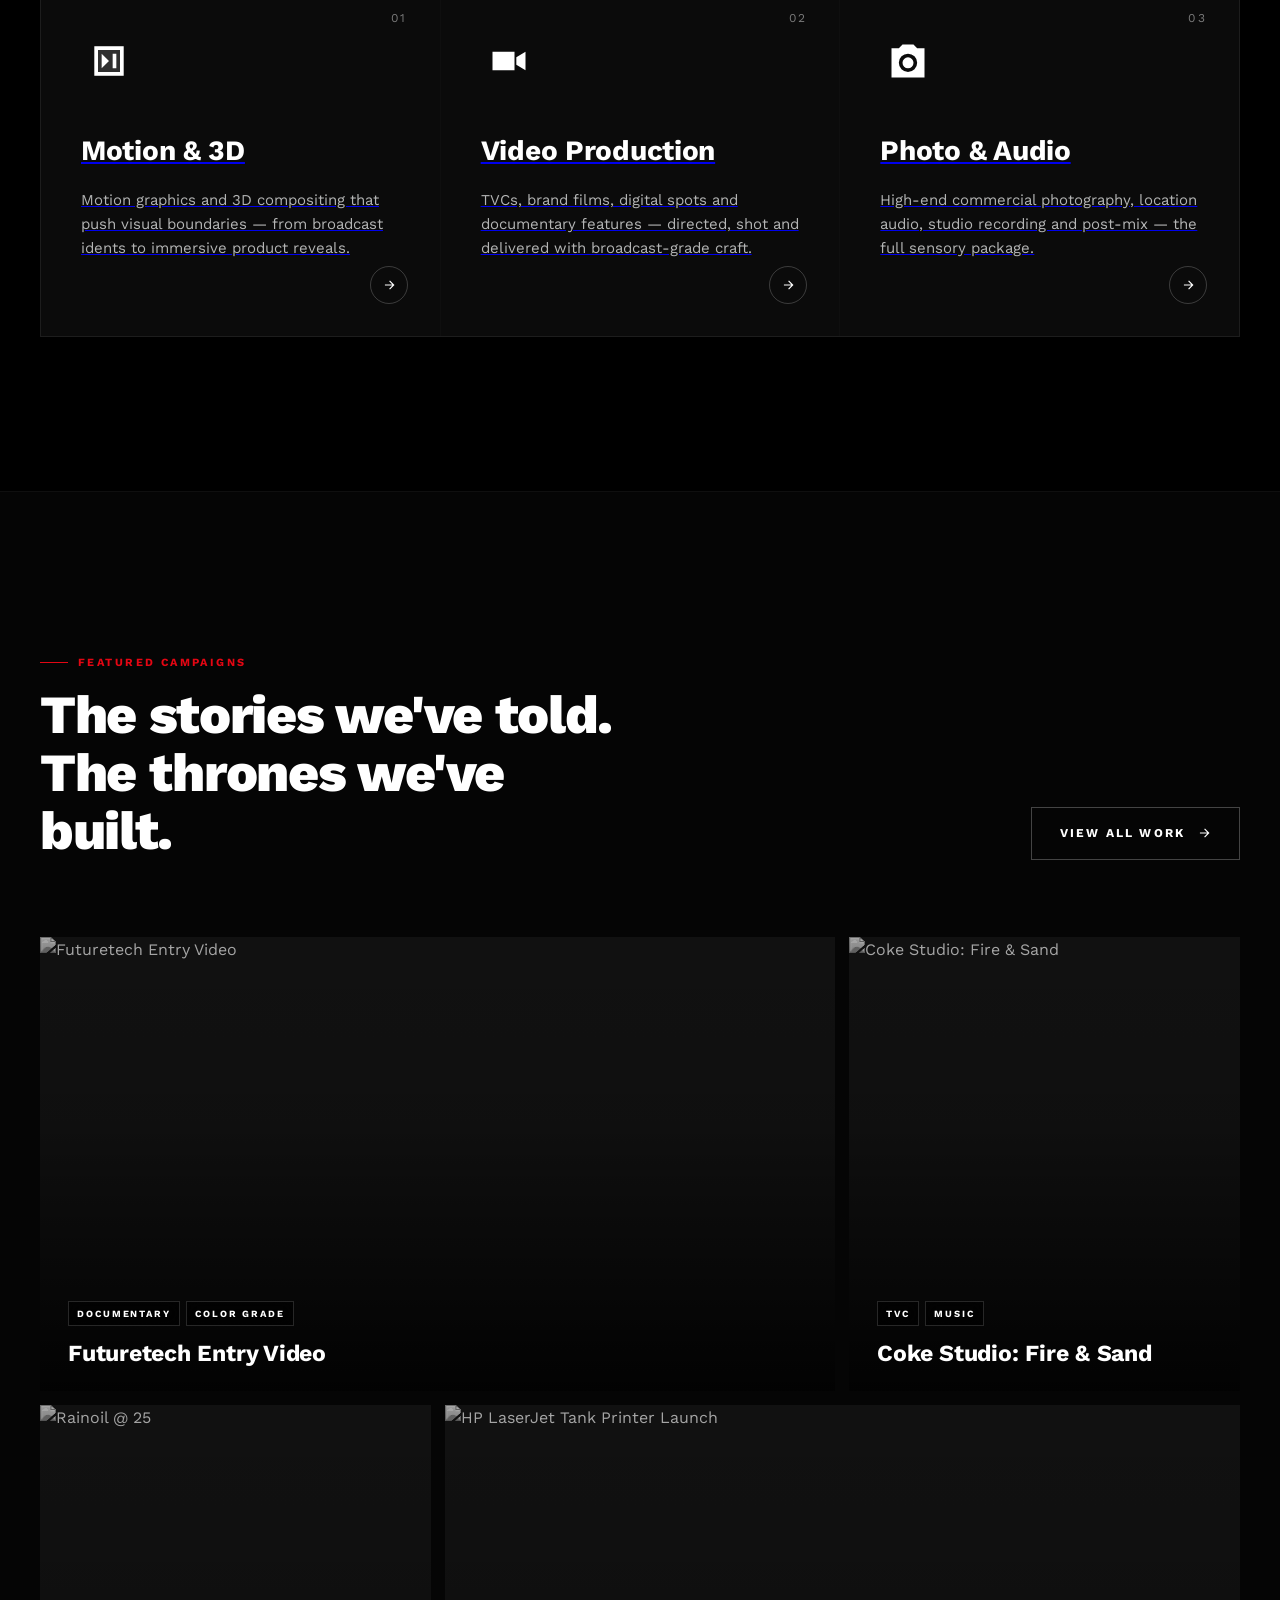
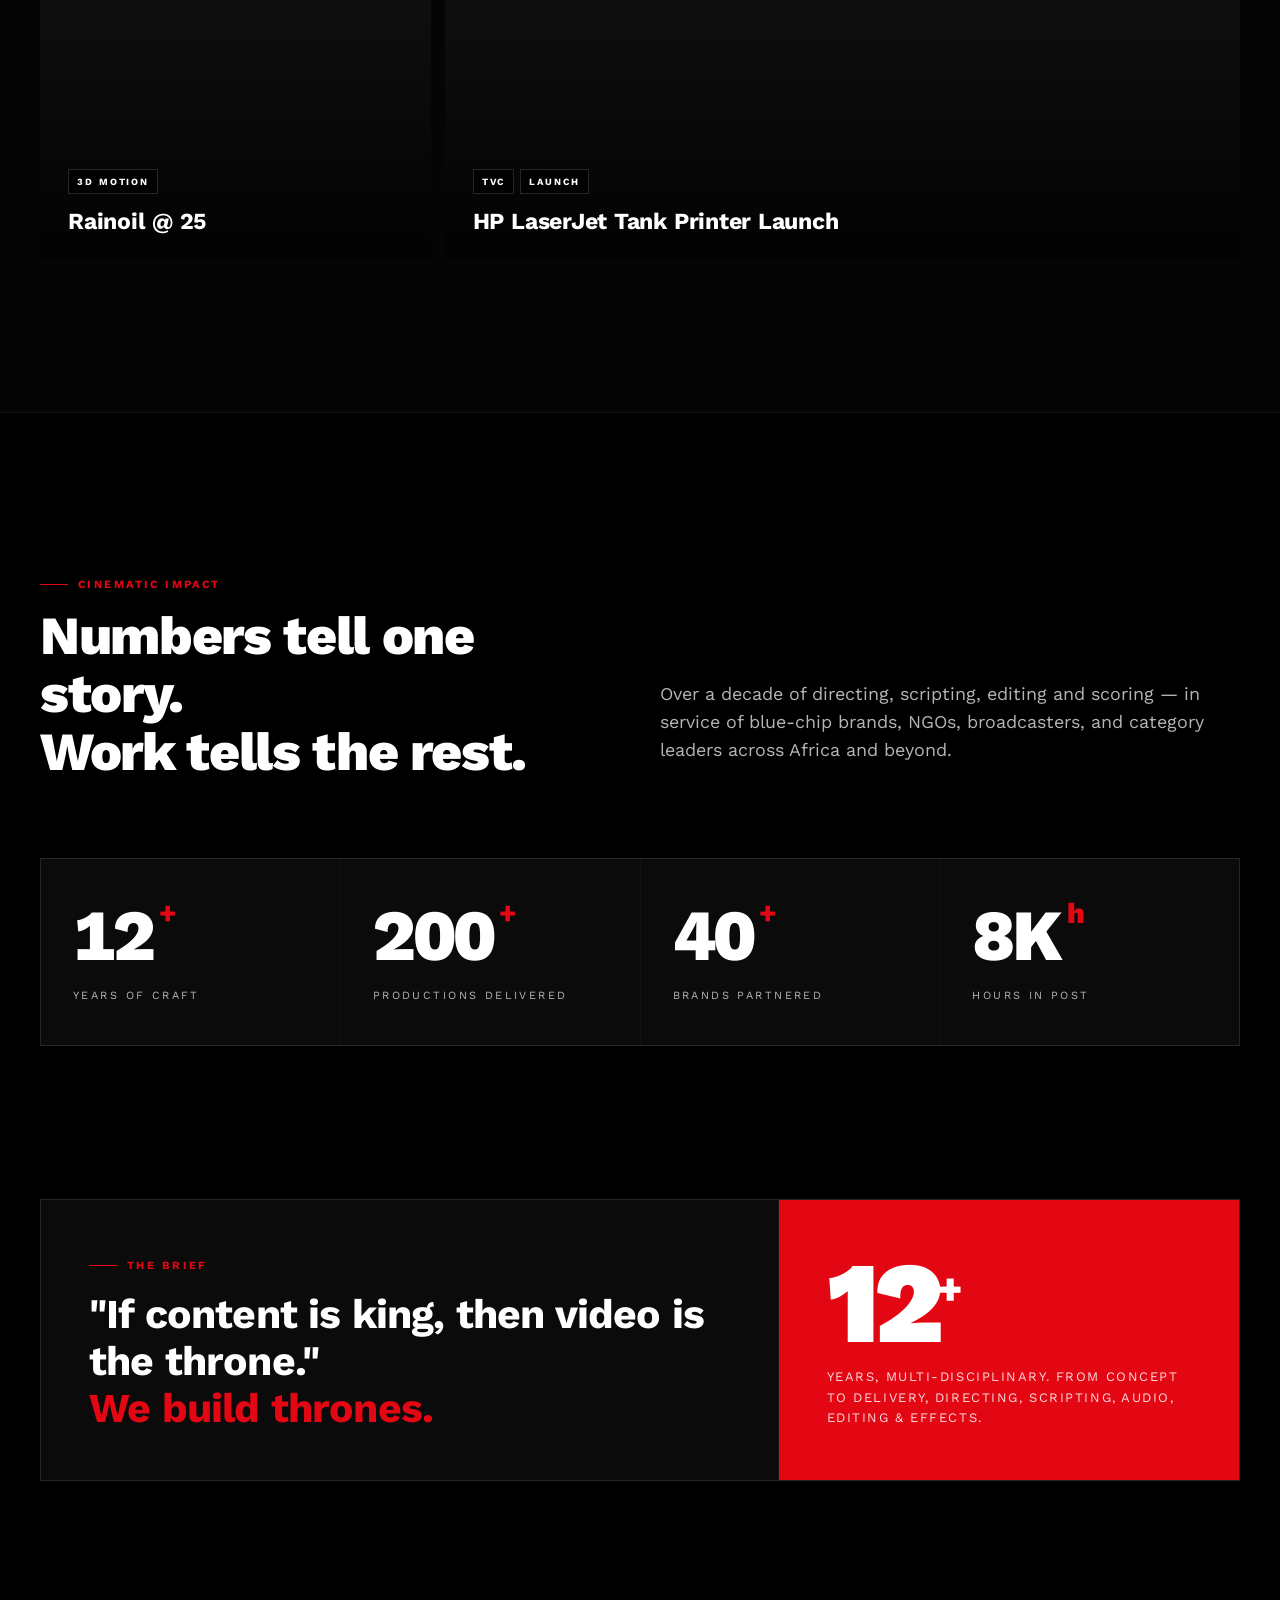
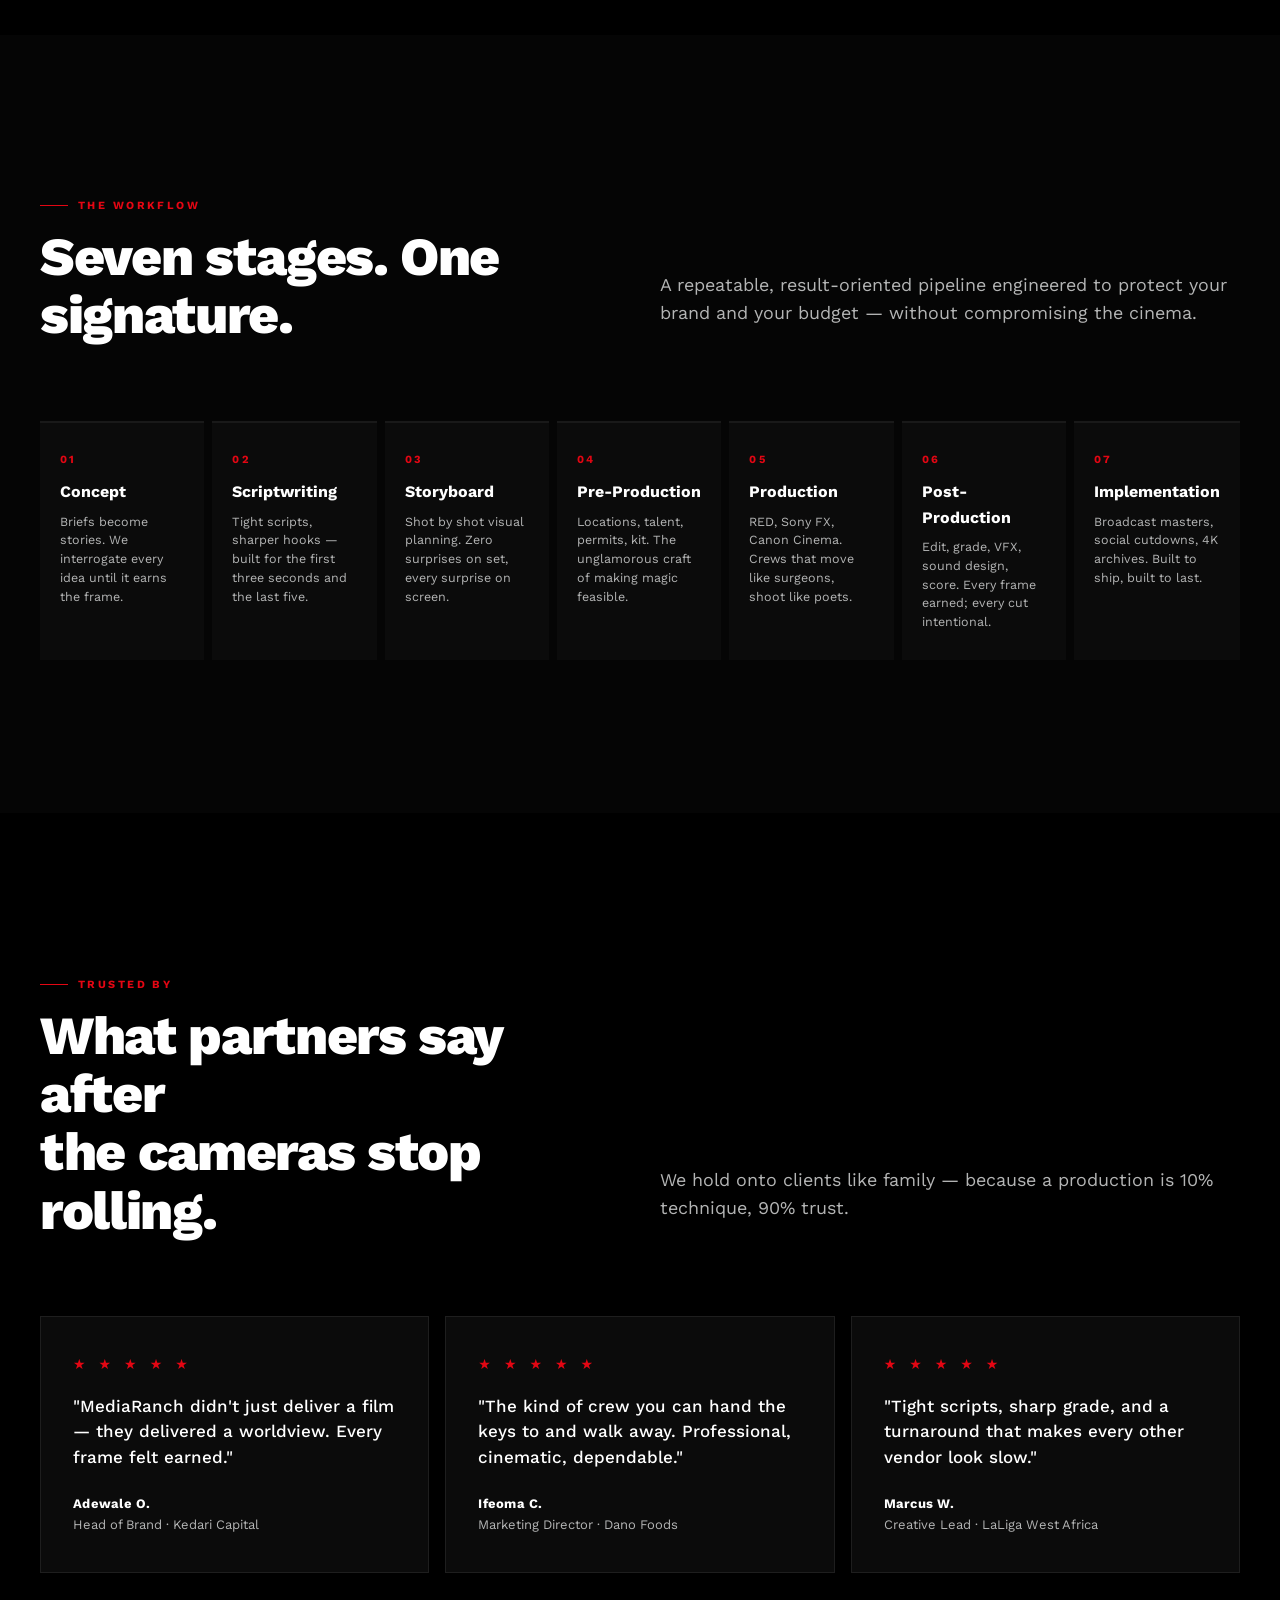
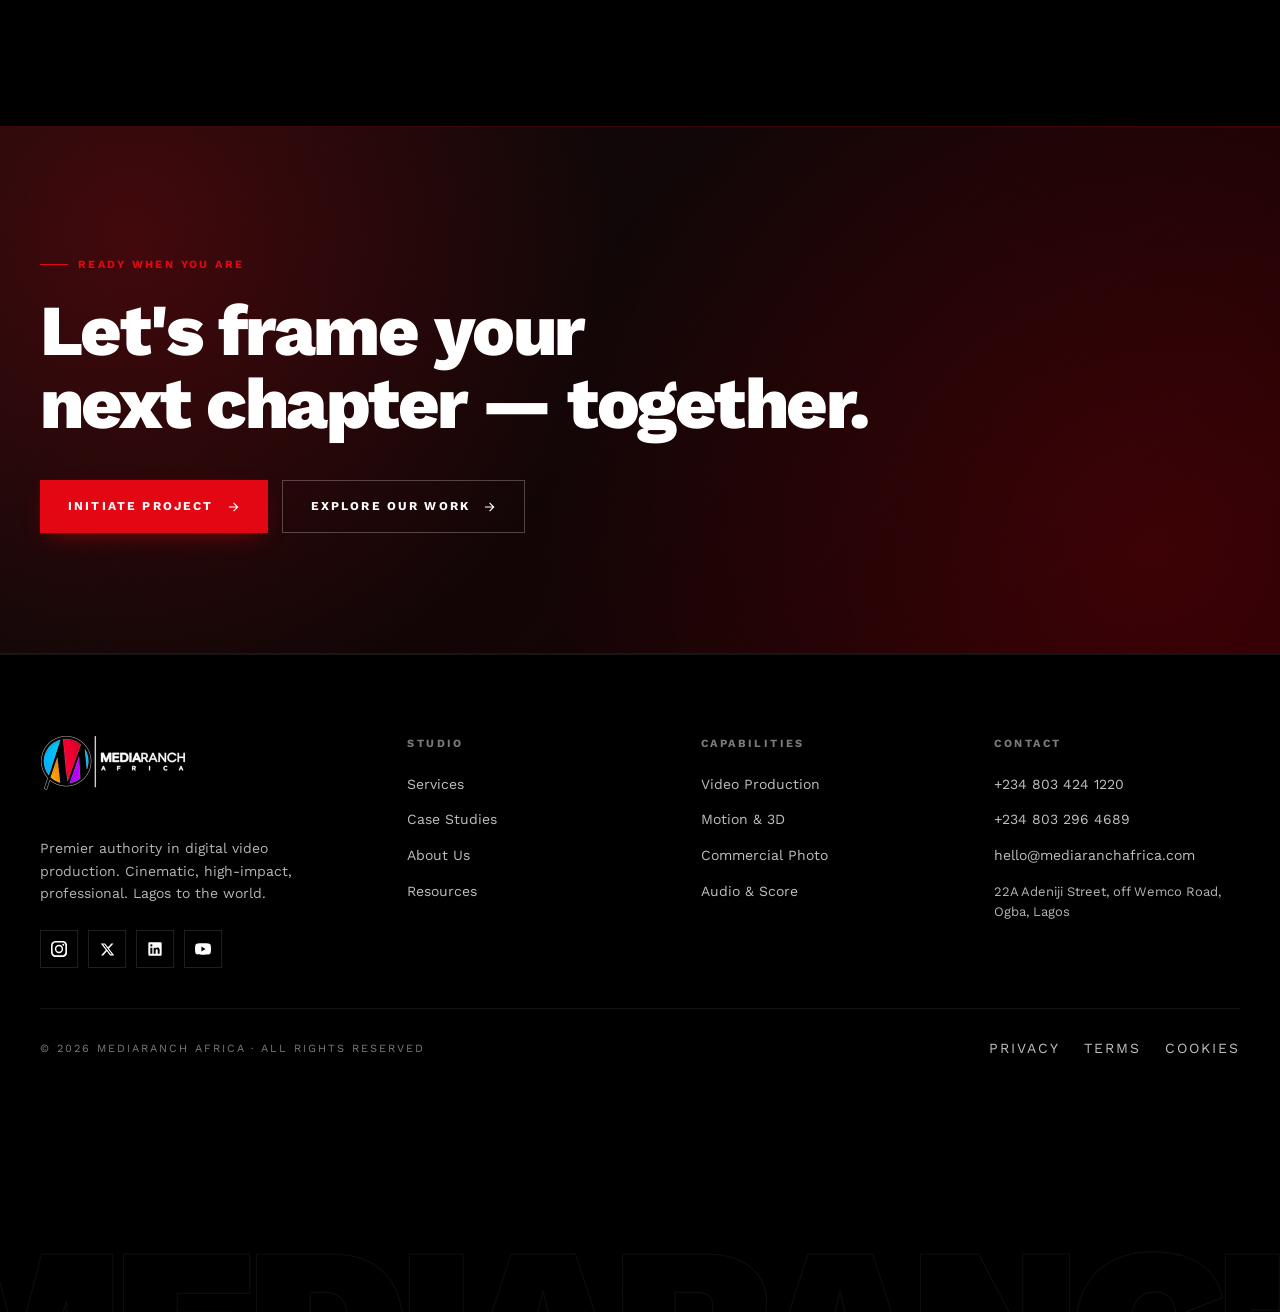
==== commit 357eac2b: "your commit message" ====
--- a/index.html
+++ b/index.html
@@ -220,23 +220,23 @@
 
     <div class="mr-work-grid">
       <a class="mr-work-tile span-8 js-video-trigger" href="https://youtu.be/T1CX5fHsP7M" data-video-id="T1CX5fHsP7M">
-        <img src="https://images.unsplash.com/photo-1489493887464-892be6d1daae?q=80&w=2400&auto=format&fit=crop" alt="The Future Tech Entry" />
+        <img src="https://img.youtube.com/vi/T1CX5fHsP7M/maxresdefault.jpg" onerror="this.onerror=null;this.src='https://img.youtube.com/vi/T1CX5fHsP7M/hqdefault.jpg'" alt="Futuretech Entry Video" />
         <div class="mr-work-tile-play"><svg viewBox="0 0 24 24"><path d="M8 5v14l11-7z"/></svg></div>
         <div class="mr-work-tile-body">
           <div class="mr-work-tile-tags"><span>Documentary</span><span>Color Grade</span></div>
-          <h3>The Future Tech Entry</h3>
+          <h3>Futuretech Entry Video</h3>
         </div>
       </a>
       <a class="mr-work-tile span-4 js-video-trigger" href="https://youtu.be/9Ce0bpJIXpc" data-video-id="9Ce0bpJIXpc">
-        <img src="https://images.unsplash.com/photo-1536440136628-849c177e76a1?q=80&w=1600&auto=format&fit=crop" alt="Coke Studio Fire & Sand" />
+        <img src="https://img.youtube.com/vi/9Ce0bpJIXpc/maxresdefault.jpg" onerror="this.onerror=null;this.src='https://img.youtube.com/vi/9Ce0bpJIXpc/hqdefault.jpg'" alt="Coke Studio: Fire & Sand" />
         <div class="mr-work-tile-play"><svg viewBox="0 0 24 24"><path d="M8 5v14l11-7z"/></svg></div>
         <div class="mr-work-tile-body">
-          <div class="mr-work-tile-tags"><span>TVC</span></div>
-          <h3>Coke Studio Fire & Sand</h3>
+          <div class="mr-work-tile-tags"><span>TVC</span><span>Music</span></div>
+          <h3>Coke Studio: Fire &amp; Sand</h3>
         </div>
       </a>
       <a class="mr-work-tile span-4 js-video-trigger" href="https://youtu.be/hiaZB5tAXY0" data-video-id="hiaZB5tAXY0">
-        <img src="https://images.unsplash.com/photo-1633613286991-611fe299c4be?q=80&w=1600&auto=format&fit=crop" alt="Rainoil @ 25" />
+        <img src="https://img.youtube.com/vi/hiaZB5tAXY0/maxresdefault.jpg" onerror="this.onerror=null;this.src='https://img.youtube.com/vi/hiaZB5tAXY0/hqdefault.jpg'" alt="Rainoil @ 25" />
         <div class="mr-work-tile-play"><svg viewBox="0 0 24 24"><path d="M8 5v14l11-7z"/></svg></div>
         <div class="mr-work-tile-body">
           <div class="mr-work-tile-tags"><span>3D Motion</span></div>
@@ -244,11 +244,11 @@
         </div>
       </a>
       <a class="mr-work-tile span-8 js-video-trigger" href="https://youtu.be/YLv9KE4xlug" data-video-id="YLv9KE4xlug">
-        <img src="https://images.unsplash.com/photo-1604514628550-37477afdf4e3?q=80&w=2400&auto=format&fit=crop" alt="HP Laserjet Tank Printer Launch" />
+        <img src="https://img.youtube.com/vi/YLv9KE4xlug/maxresdefault.jpg" onerror="this.onerror=null;this.src='https://img.youtube.com/vi/YLv9KE4xlug/hqdefault.jpg'" alt="HP LaserJet Tank Printer Launch" />
         <div class="mr-work-tile-play"><svg viewBox="0 0 24 24"><path d="M8 5v14l11-7z"/></svg></div>
         <div class="mr-work-tile-body">
-          <div class="mr-work-tile-tags"><span>Photography</span><span>Editorial</span></div>
-          <h3>HP Laserjet Tank Printer Launch</h3>
+          <div class="mr-work-tile-tags"><span>TVC</span><span>Launch</span></div>
+          <h3>HP LaserJet Tank Printer Launch</h3>
         </div>
       </a>
     </div>
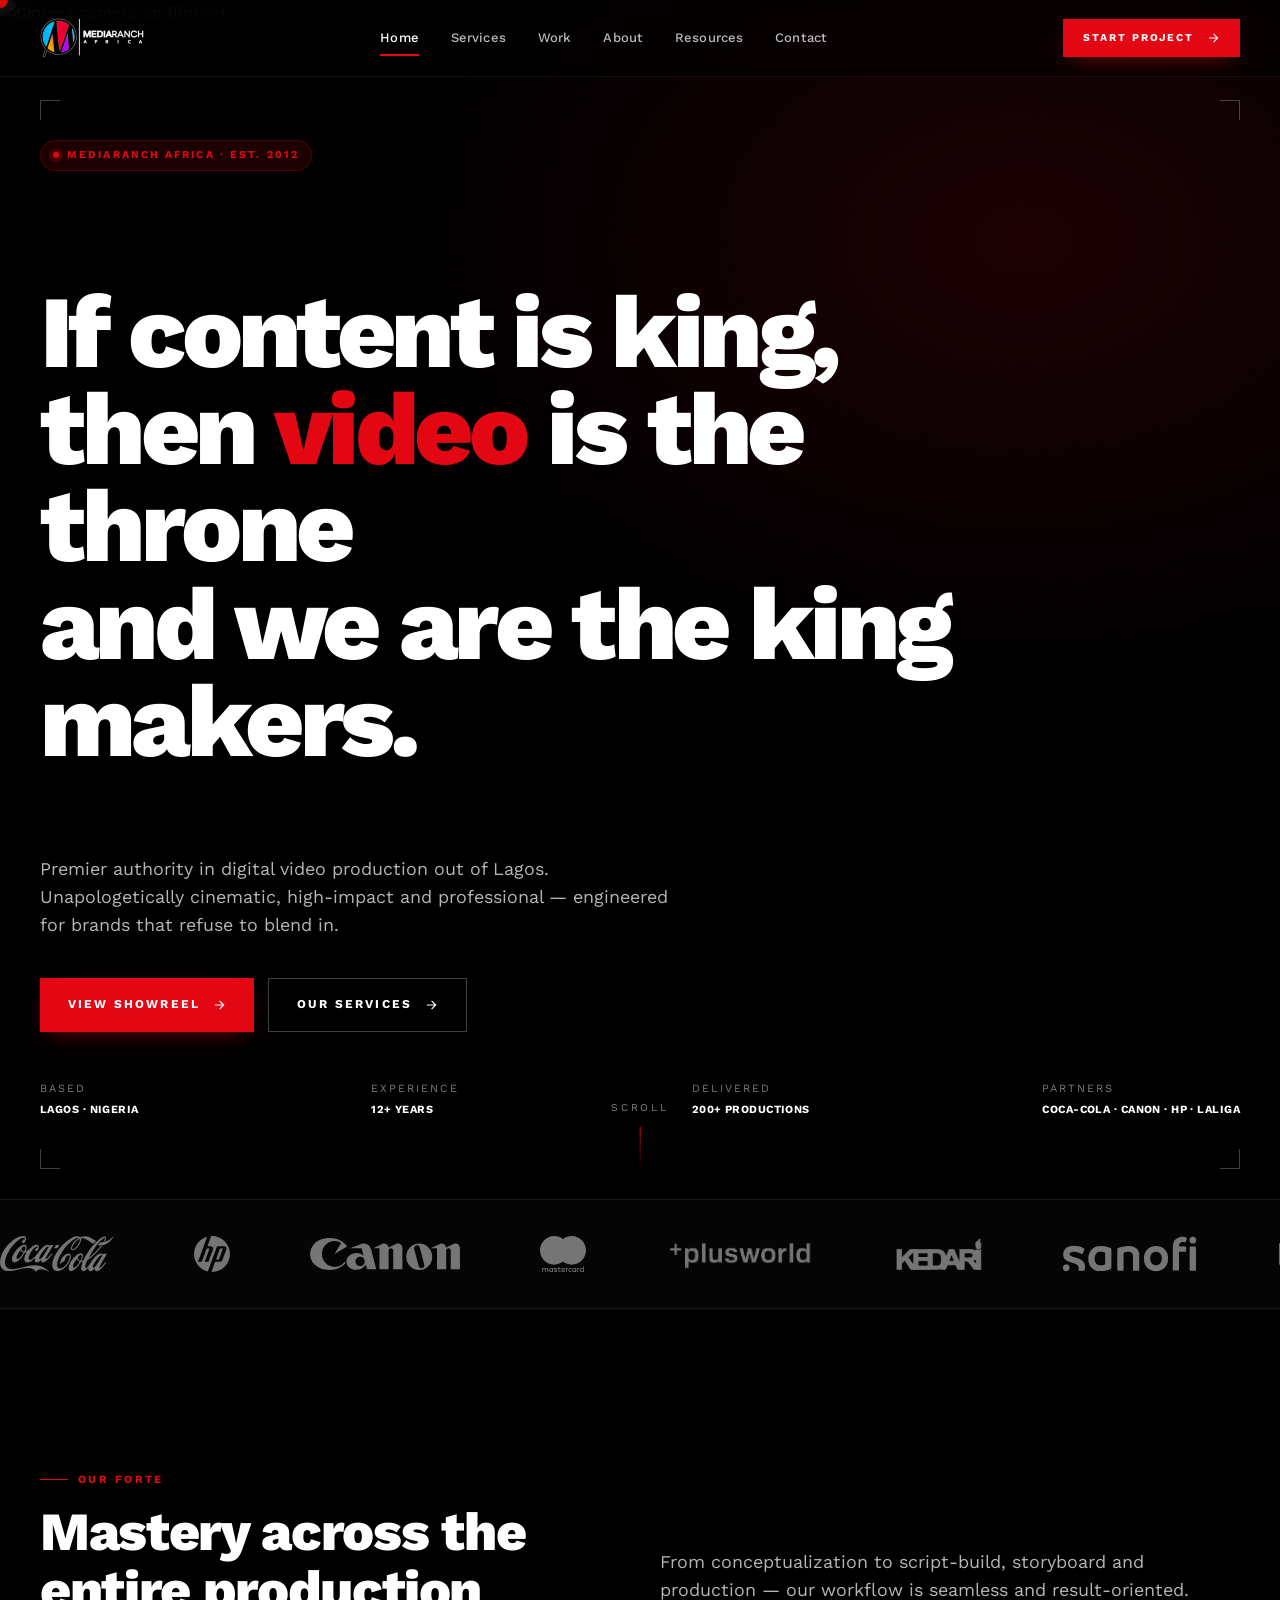
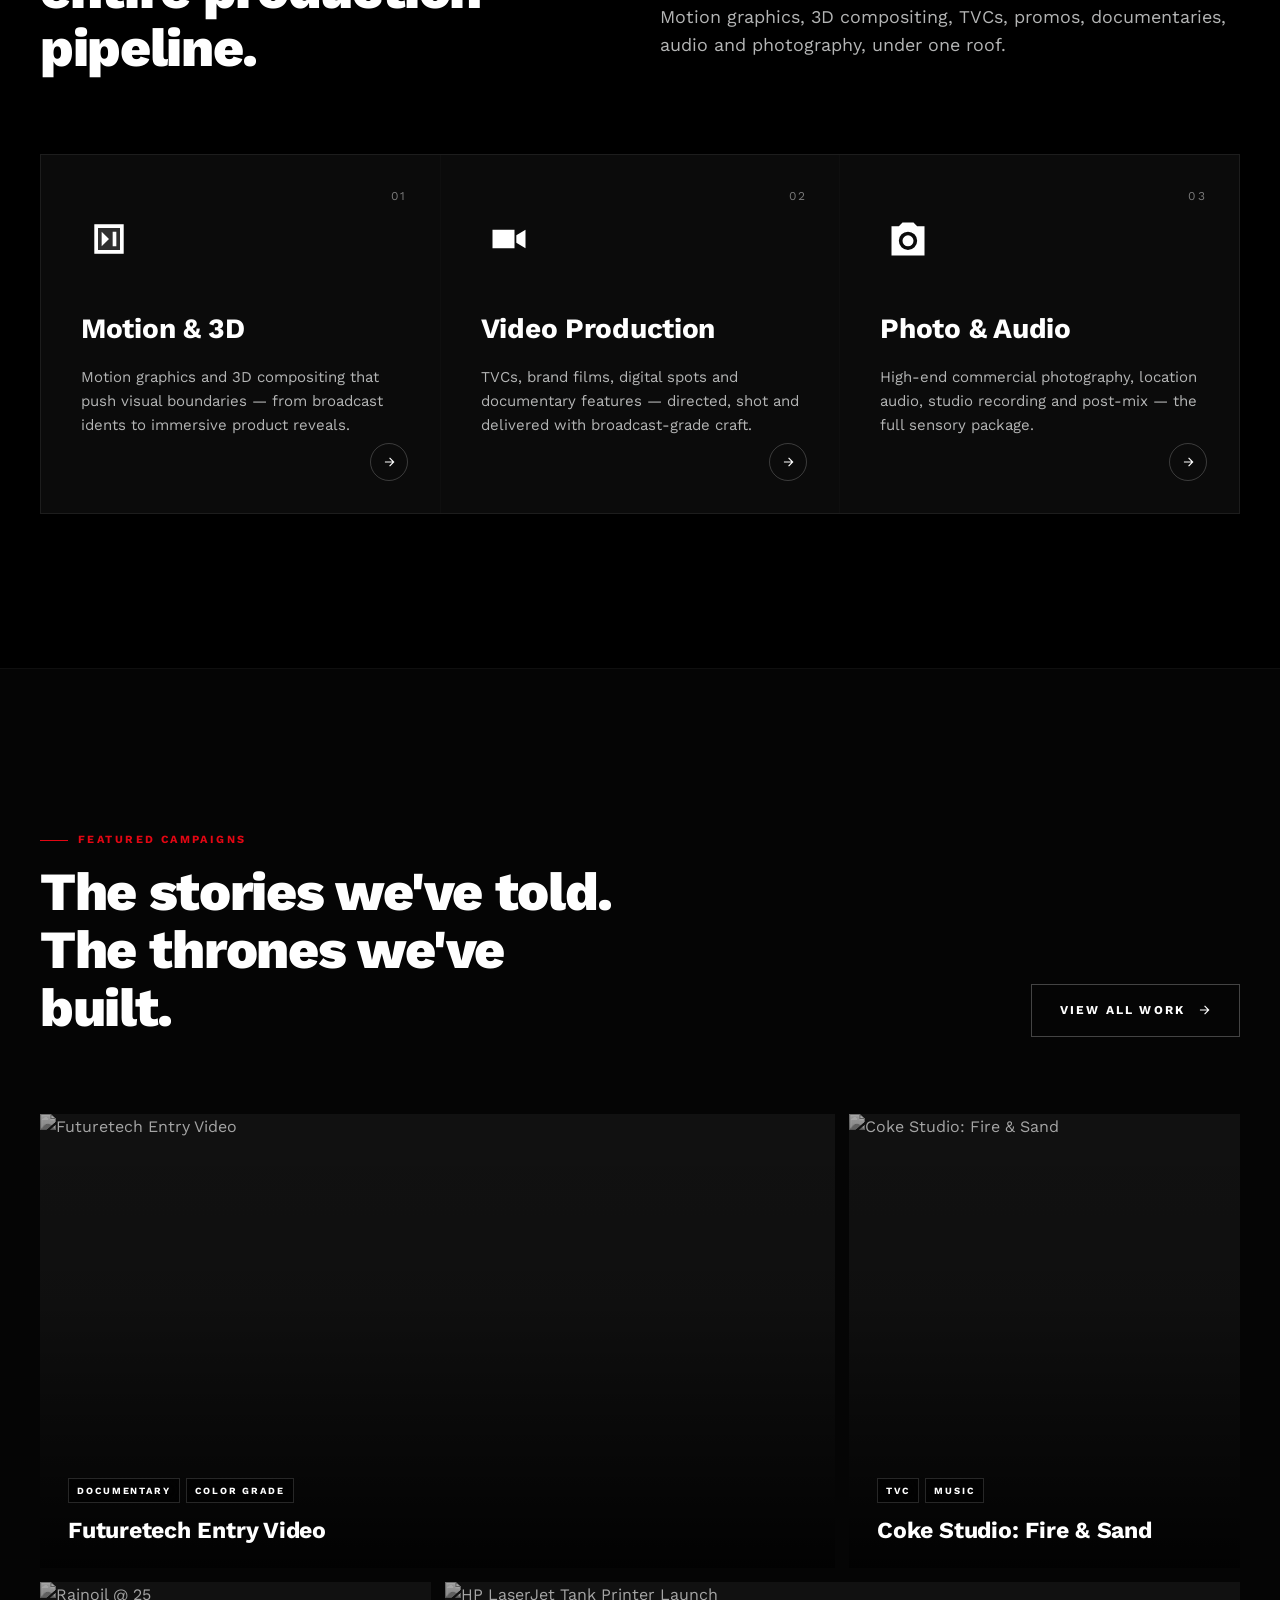
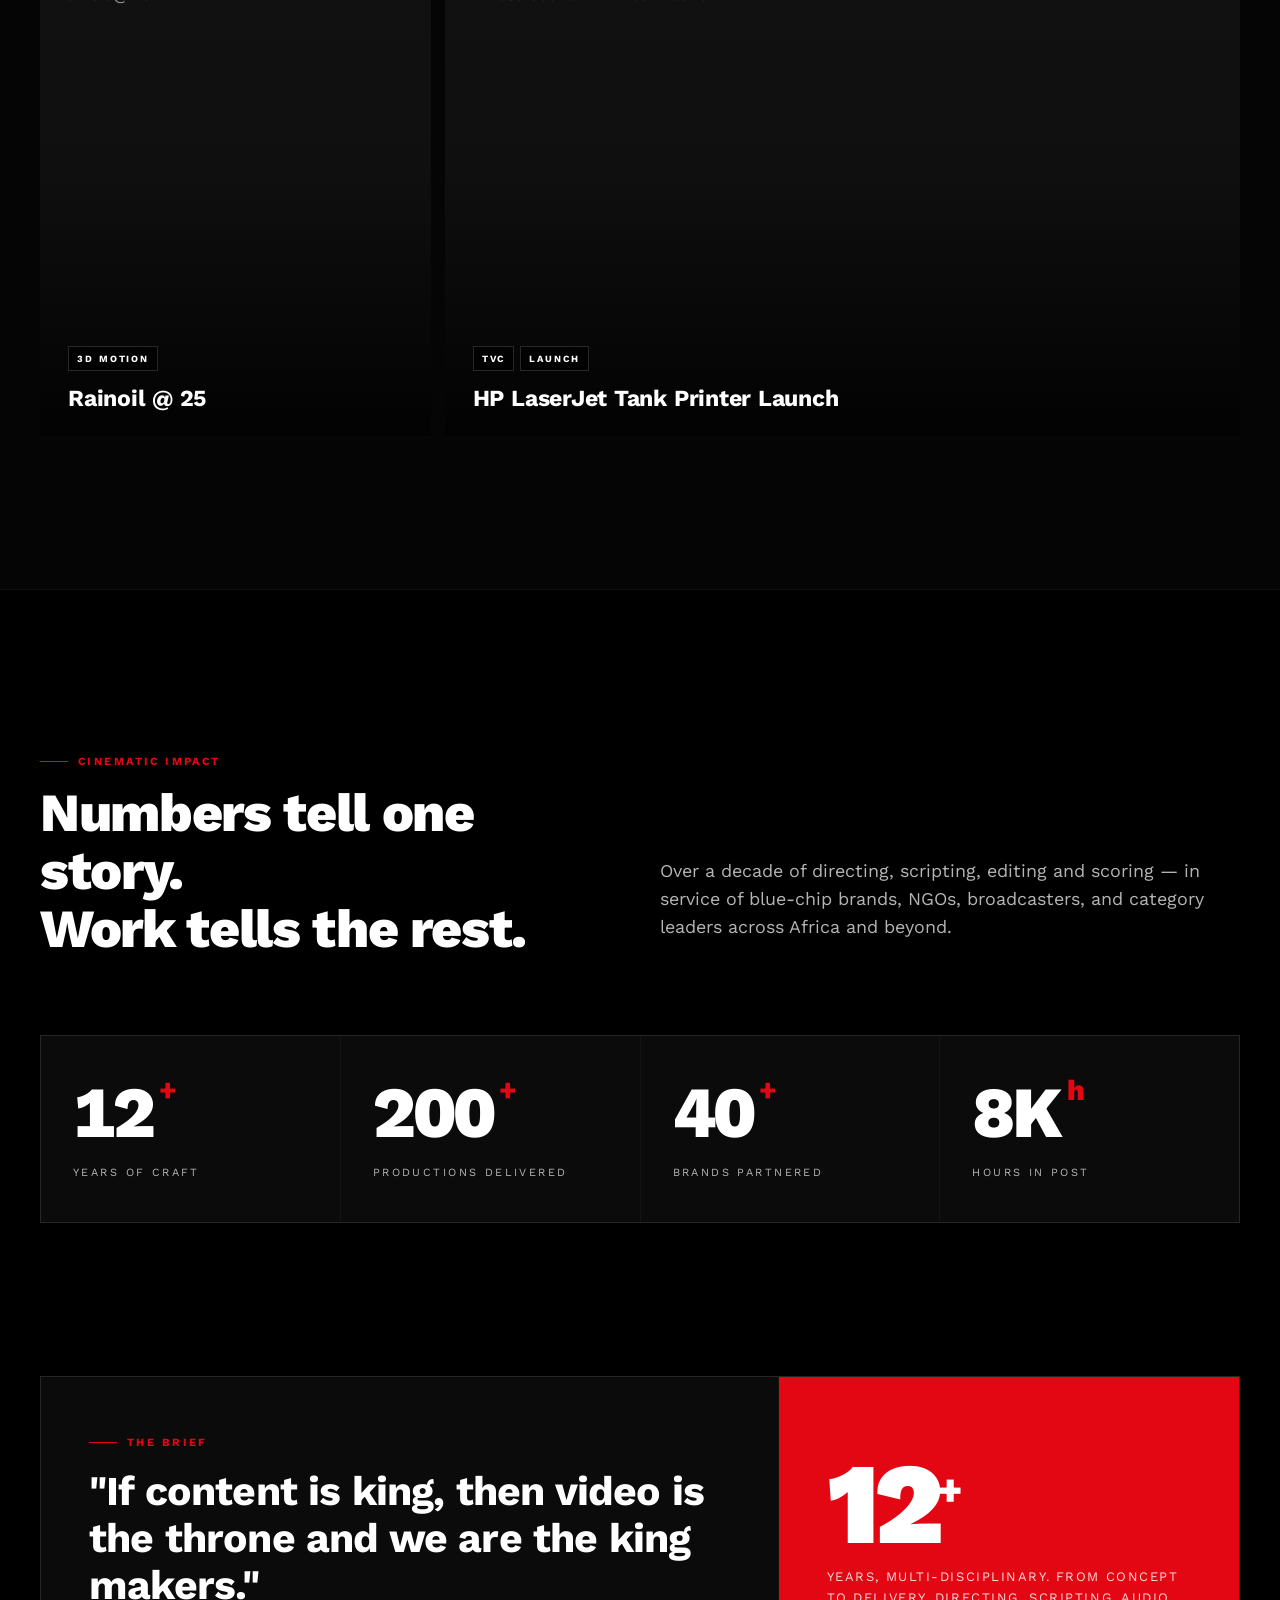
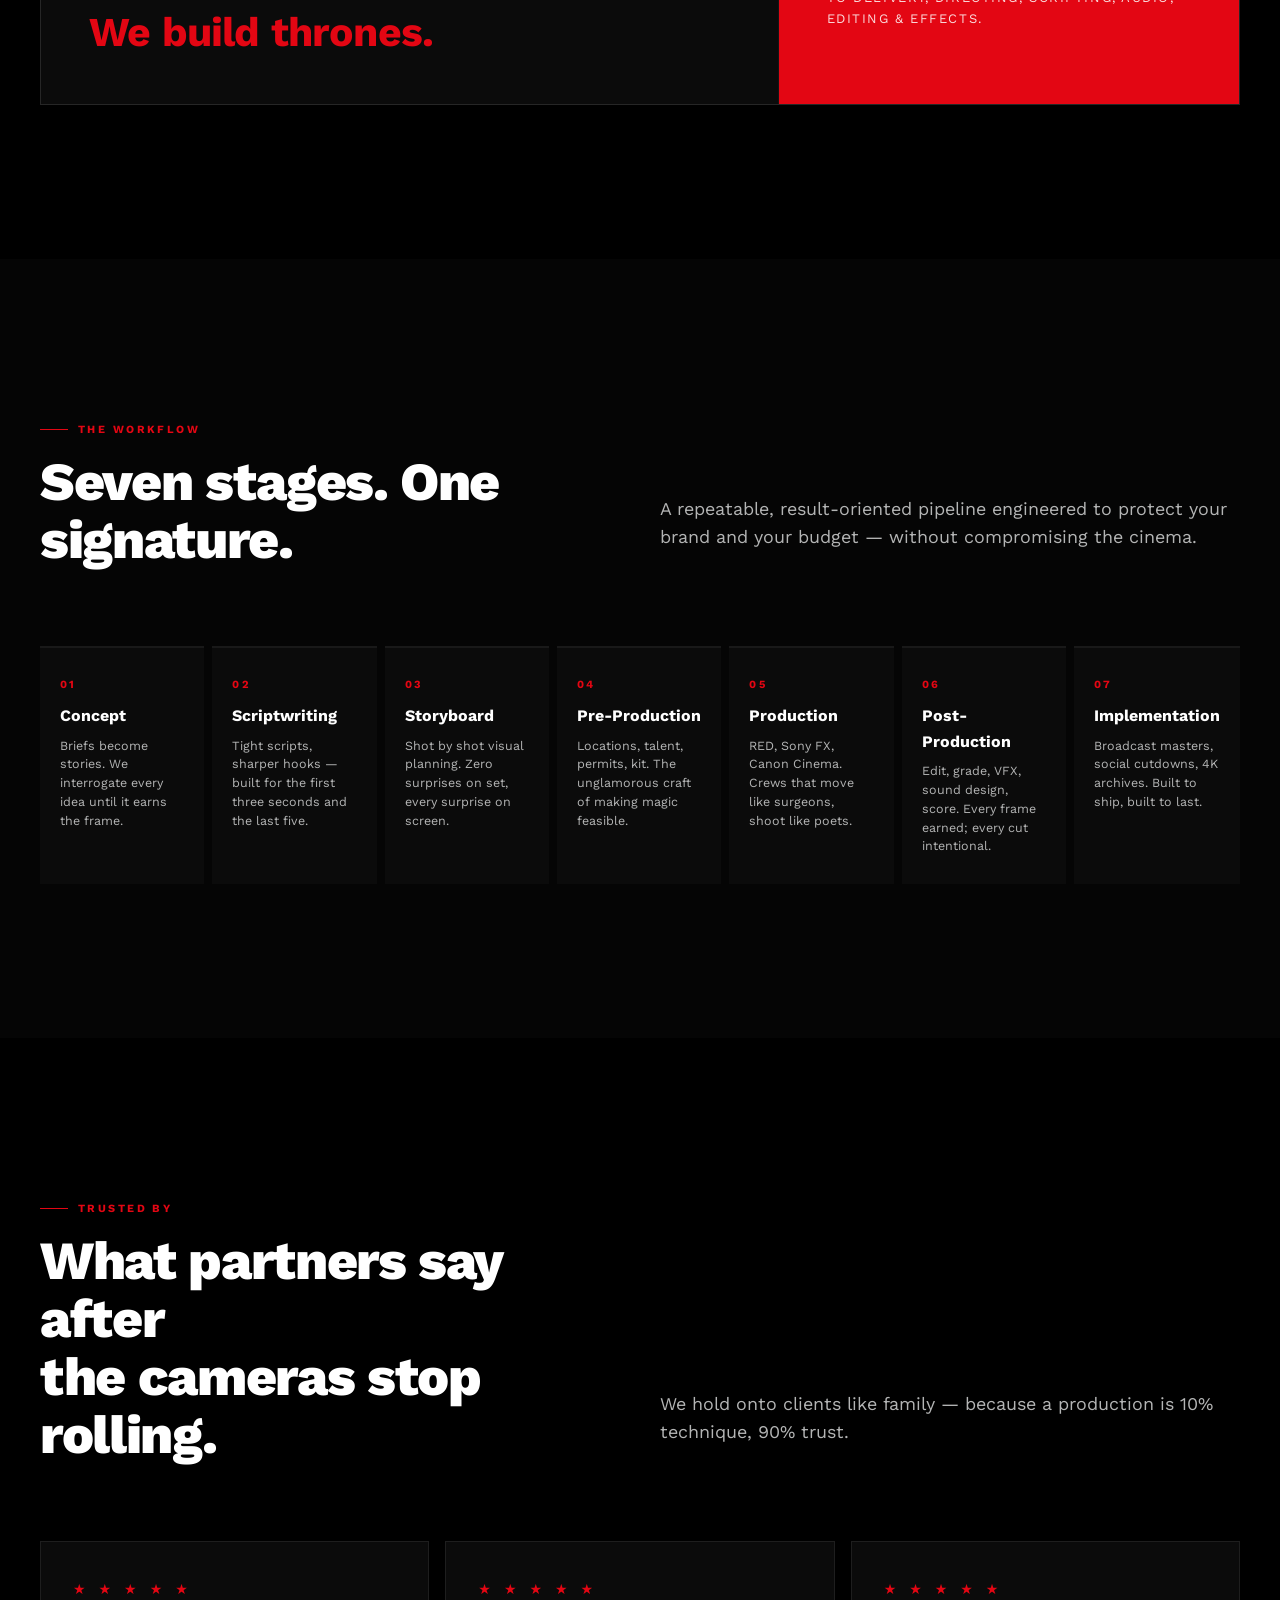
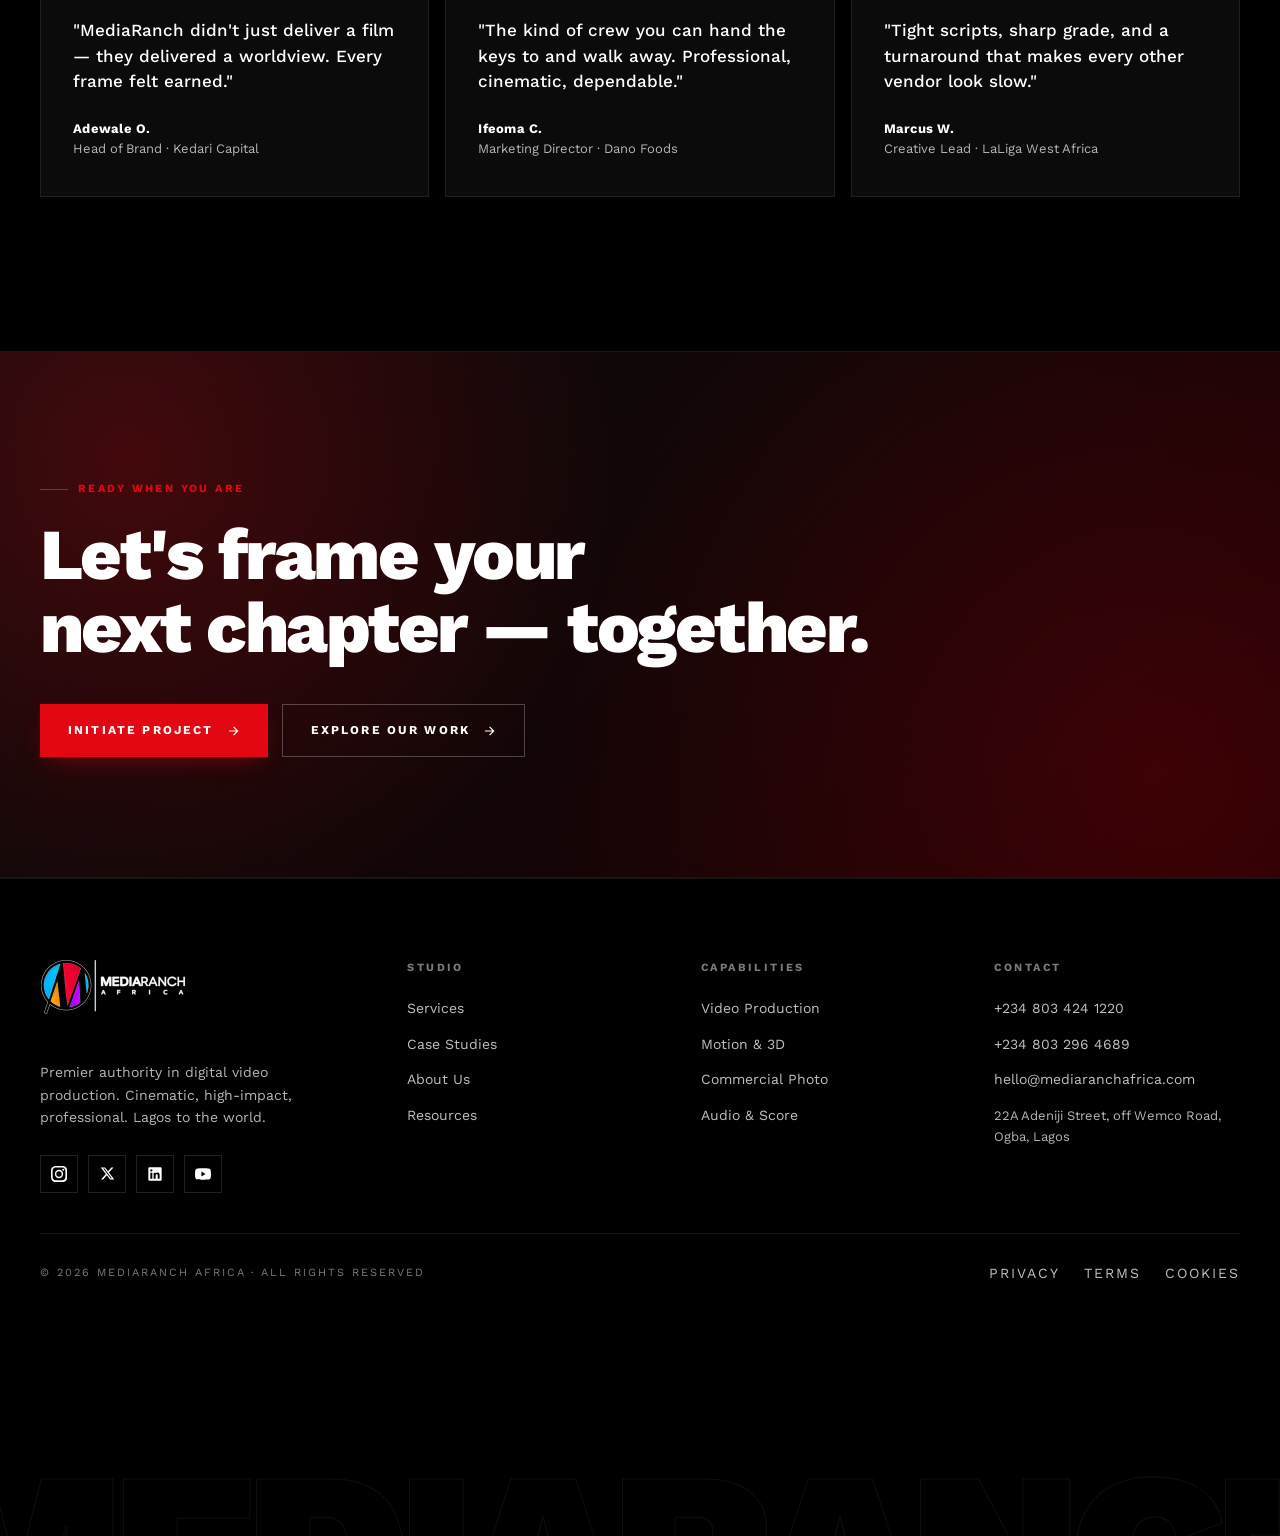
==== commit d0467e21: "Add real client logos, team section, and refine hero copy - Replace text client placeholders with 20" ====
--- a/index.html
+++ b/index.html
@@ -8,7 +8,7 @@
 <link rel="icon" type="image/png" href="assets/img/favicon.png" />
 <link rel="apple-touch-icon" href="assets/img/apple-touch-icon.png" />
 <link href="https://fonts.googleapis.com/css2?family=Work+Sans:wght@400;500;600;700;800;900&display=swap" rel="stylesheet" />
-<link rel="stylesheet" href="assets/css/main.css" />
+<link rel="stylesheet" href="assets/css/main.css?v=2" />
 
 <style>/* critical – prevents logo flash before stylesheet */.mr-logo img{display:block;height:40px;max-height:40px;width:auto}.mr-logo.mr-logo--lg img{height:56px;max-height:56px}.mr-loader-logo img{height:42px;max-height:42px;width:auto}</style>
 </head>
@@ -84,7 +84,8 @@
 
     <h1 class="mr-display mr-reveal" style="max-width:15ch;">
       If content is king,<br />
-      then <span class="mr-accent">video</span> is the throne.
+      then <span class="mr-accent">video</span> is the throne<br />
+      and we are the king makers.
     </h1>
 
     <p class="mr-lead mr-reveal" style="margin-top:28px;font-size:clamp(17px,1.4vw,21px);">
@@ -117,33 +118,47 @@
 <!-- CLIENTS MARQUEE -->
 <div class="mr-marquee" aria-label="Trusted by leading brands">
   <div class="mr-marquee-track">
-    <span>Coca‑Cola<sup>✦</sup></span>
-    <span>HP</span>
-    <span>Canon</span>
-    <span>Mastercard</span>
-    <span>Plusworld</span>
-    <span>Kedari Capital</span>
-    <span>Sanofi</span>
-    <span>Dano</span>
-    <span>Concept Nova</span>
-    <span>LaLiga<sup>✦</sup></span>
-    <span>UNHCR</span>
-    <span>Nigeria LNG</span>
-    <span>Access Bank</span>
+    <img src="assets/logos/coca-cola.svg" alt="Coca-Cola">
+    <img src="assets/logos/hp.svg" alt="HP">
+    <img src="assets/logos/canon.svg" alt="Canon">
+    <img src="assets/logos/mastercard.svg" alt="Mastercard">
+    <img src="assets/logos/plusworld.png" alt="Plusworld">
+    <img src="assets/logos/kedari-capital.png" alt="Kedari Capital">
+    <img src="assets/logos/sanofi.svg" alt="Sanofi">
+    <img src="assets/logos/dano.svg" alt="Dano">
+    <img src="assets/logos/concept-nova.png" alt="Concept Nova">
+    <img src="assets/logos/laliga.svg" alt="LaLiga">
+    <img src="assets/logos/unhcr.svg" alt="UNHCR">
+    <img src="assets/logos/nigeria-lng.png" alt="Nigeria LNG">
+    <img src="assets/logos/access-bank.png" alt="Access Bank">
+    <img src="assets/logos/nigerian-bottling-company.png" alt="Nigerian Bottling Company">
+    <img src="assets/logos/visa.svg" alt="Visa">
+    <img src="assets/logos/danone-fanmilk.png" alt="Danone Fanmilk">
+    <img src="assets/logos/cardinal-stone.png" alt="CardinalStone">
+    <img src="assets/logos/aradel.svg" alt="Aradel">
+    <img src="assets/logos/sunbeth-energies.png" alt="Sunbeth Energies">
+    <img src="assets/logos/promasidor.png" alt="Promasidor">
     <!-- duplicate for seamless loop -->
-    <span>Coca‑Cola<sup>✦</sup></span>
-    <span>HP</span>
-    <span>Canon</span>
-    <span>Mastercard</span>
-    <span>Plusworld</span>
-    <span>Kedari Capital</span>
-    <span>Sanofi</span>
-    <span>Dano</span>
-    <span>Concept Nova</span>
-    <span>LaLiga<sup>✦</sup></span>
-    <span>UNHCR</span>
-    <span>Nigeria LNG</span>
-    <span>Access Bank</span>
+    <img src="assets/logos/coca-cola.svg" alt="" aria-hidden="true">
+    <img src="assets/logos/hp.svg" alt="" aria-hidden="true">
+    <img src="assets/logos/canon.svg" alt="" aria-hidden="true">
+    <img src="assets/logos/mastercard.svg" alt="" aria-hidden="true">
+    <img src="assets/logos/plusworld.png" alt="" aria-hidden="true">
+    <img src="assets/logos/kedari-capital.png" alt="" aria-hidden="true">
+    <img src="assets/logos/sanofi.svg" alt="" aria-hidden="true">
+    <img src="assets/logos/dano.svg" alt="" aria-hidden="true">
+    <img src="assets/logos/concept-nova.png" alt="" aria-hidden="true">
+    <img src="assets/logos/laliga.svg" alt="" aria-hidden="true">
+    <img src="assets/logos/unhcr.svg" alt="" aria-hidden="true">
+    <img src="assets/logos/nigeria-lng.png" alt="" aria-hidden="true">
+    <img src="assets/logos/access-bank.png" alt="" aria-hidden="true">
+    <img src="assets/logos/nigerian-bottling-company.png" alt="" aria-hidden="true">
+    <img src="assets/logos/visa.svg" alt="" aria-hidden="true">
+    <img src="assets/logos/danone-fanmilk.png" alt="" aria-hidden="true">
+    <img src="assets/logos/cardinal-stone.png" alt="" aria-hidden="true">
+    <img src="assets/logos/aradel.svg" alt="" aria-hidden="true">
+    <img src="assets/logos/sunbeth-energies.png" alt="" aria-hidden="true">
+    <img src="assets/logos/promasidor.png" alt="" aria-hidden="true">
   </div>
 </div>
 
@@ -296,7 +311,7 @@
     <div class="mr-quote-block mr-reveal">
       <div class="mr-quote-body">
         <span class="mr-eyebrow">The Brief</span>
-        <blockquote>"If content is king, then video is the throne."<br/><span style="color:var(--mr-red);">We build thrones.</span></blockquote>
+        <blockquote>"If content is king, then video is the throne and we are the king makers."<br/><span style="color:var(--mr-red);">We build thrones.</span></blockquote>
       </div>
       <div class="mr-quote-accent">
         <div class="big">12<sup style="font-size:.35em;">+</sup></div>
@@ -490,6 +505,6 @@
   </div>
 </div>
 
-<script src="assets/js/main.js"></script>
+<script src="assets/js/main.js?v=2"></script>
 </body>
 </html>
--- a/assets/css/main.css
+++ b/assets/css/main.css
@@ -478,6 +478,9 @@
 
 .mr-forte-card {
   position: relative;
+  display: block;
+  text-decoration: none;
+  color: inherit;
   background: #0b0b0b;
   padding: 56px 40px 48px;
   transition: background .5s;
@@ -670,6 +673,38 @@
 }
 .mr-marquee span:hover { color: #fff; }
 .mr-marquee span sup { color: var(--mr-red); font-size: 0.6em; margin-left: 6px; }
+.mr-marquee img {
+  height: clamp(26px, 2.8vw, 40px);
+  width: auto;
+  max-width: 150px;
+  object-fit: contain;
+  filter: brightness(0) invert(1);
+  opacity: 0.45;
+  transition: opacity .3s;
+  flex: 0 0 auto;
+}
+.mr-marquee img:hover { opacity: 1; }
+
+/* Client logo grid tiles */
+.mr-logo-tile {
+  background: #0b0b0b;
+  aspect-ratio: 2 / 1;
+  display: flex;
+  align-items: center;
+  justify-content: center;
+  padding: 22px 26px;
+}
+.mr-logo-tile img {
+  max-width: 100%;
+  max-height: 100%;
+  width: auto;
+  height: auto;
+  object-fit: contain;
+  filter: brightness(0) invert(1);
+  opacity: 0.7;
+  transition: opacity .3s, transform .3s;
+}
+.mr-logo-tile:hover img { opacity: 1; transform: scale(1.06); }
 @keyframes marquee {
   from { transform: translateX(0); }
   to { transform: translateX(-50%); }
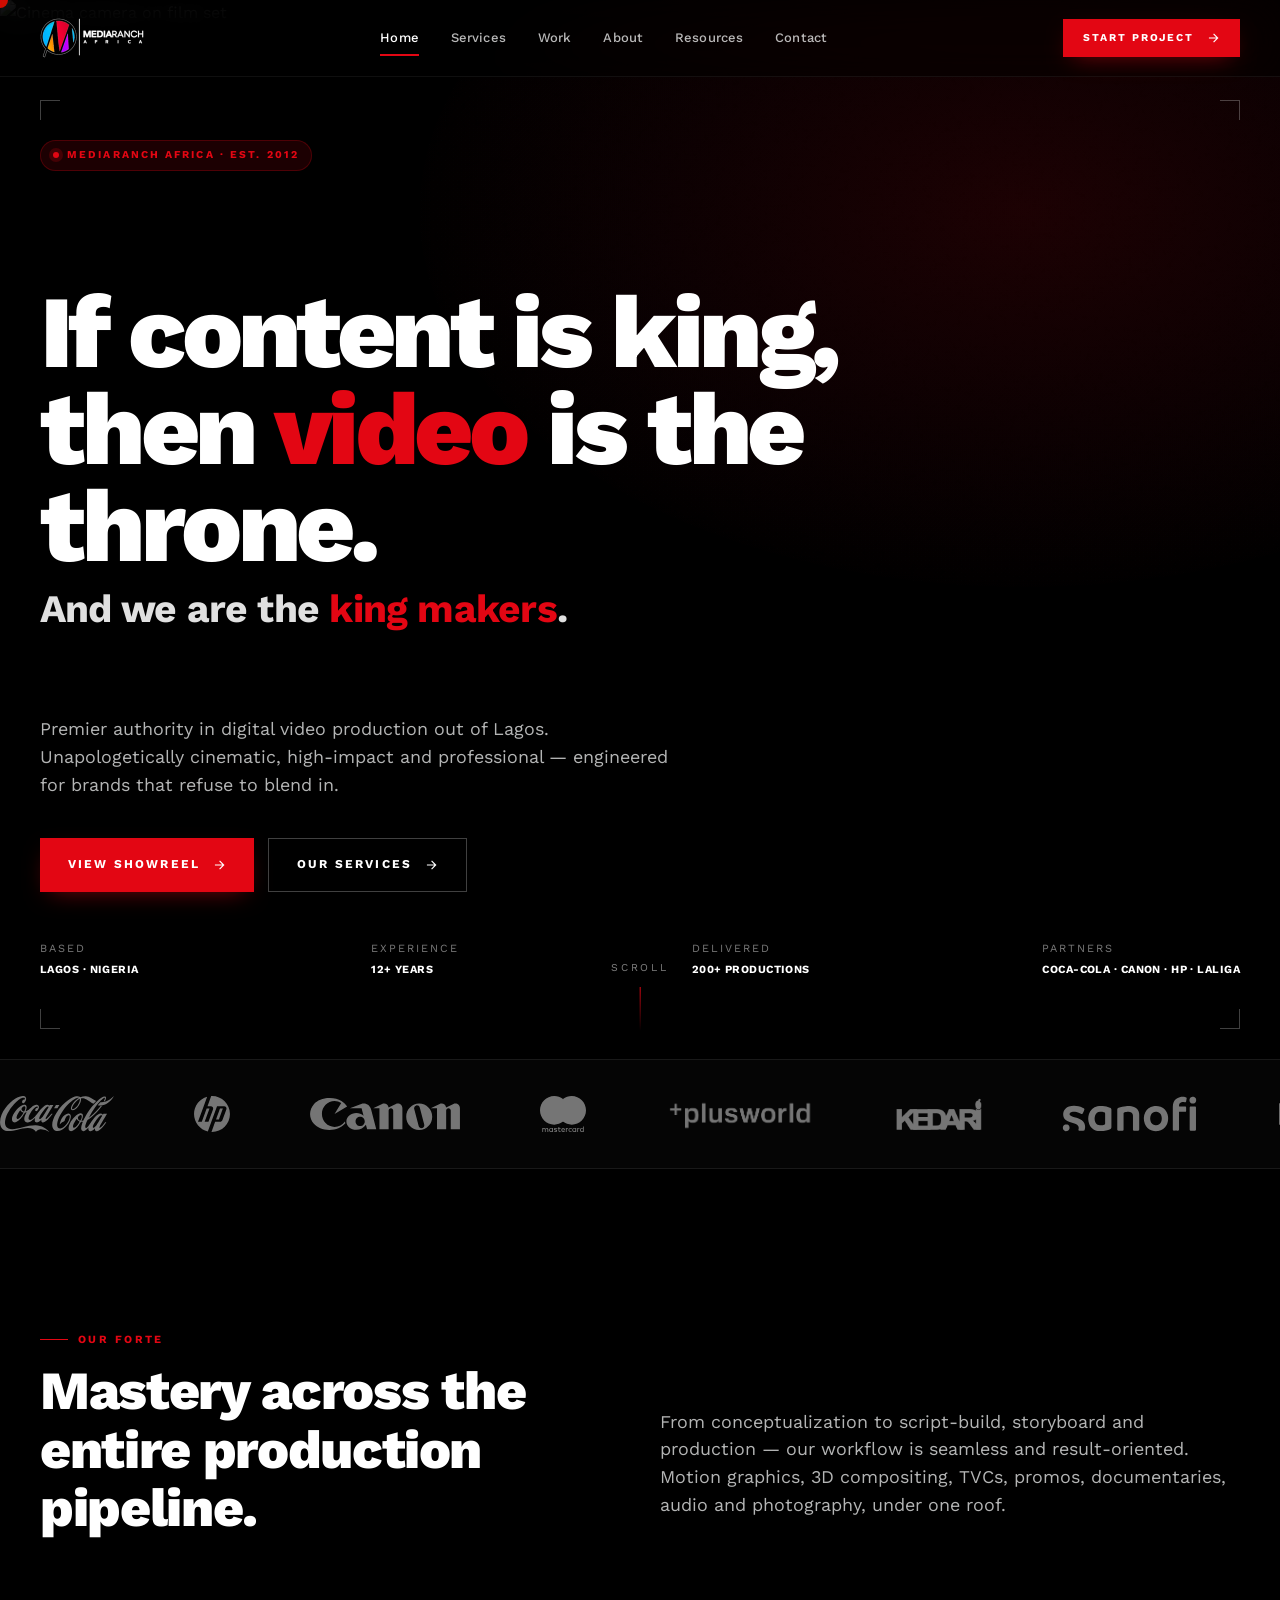
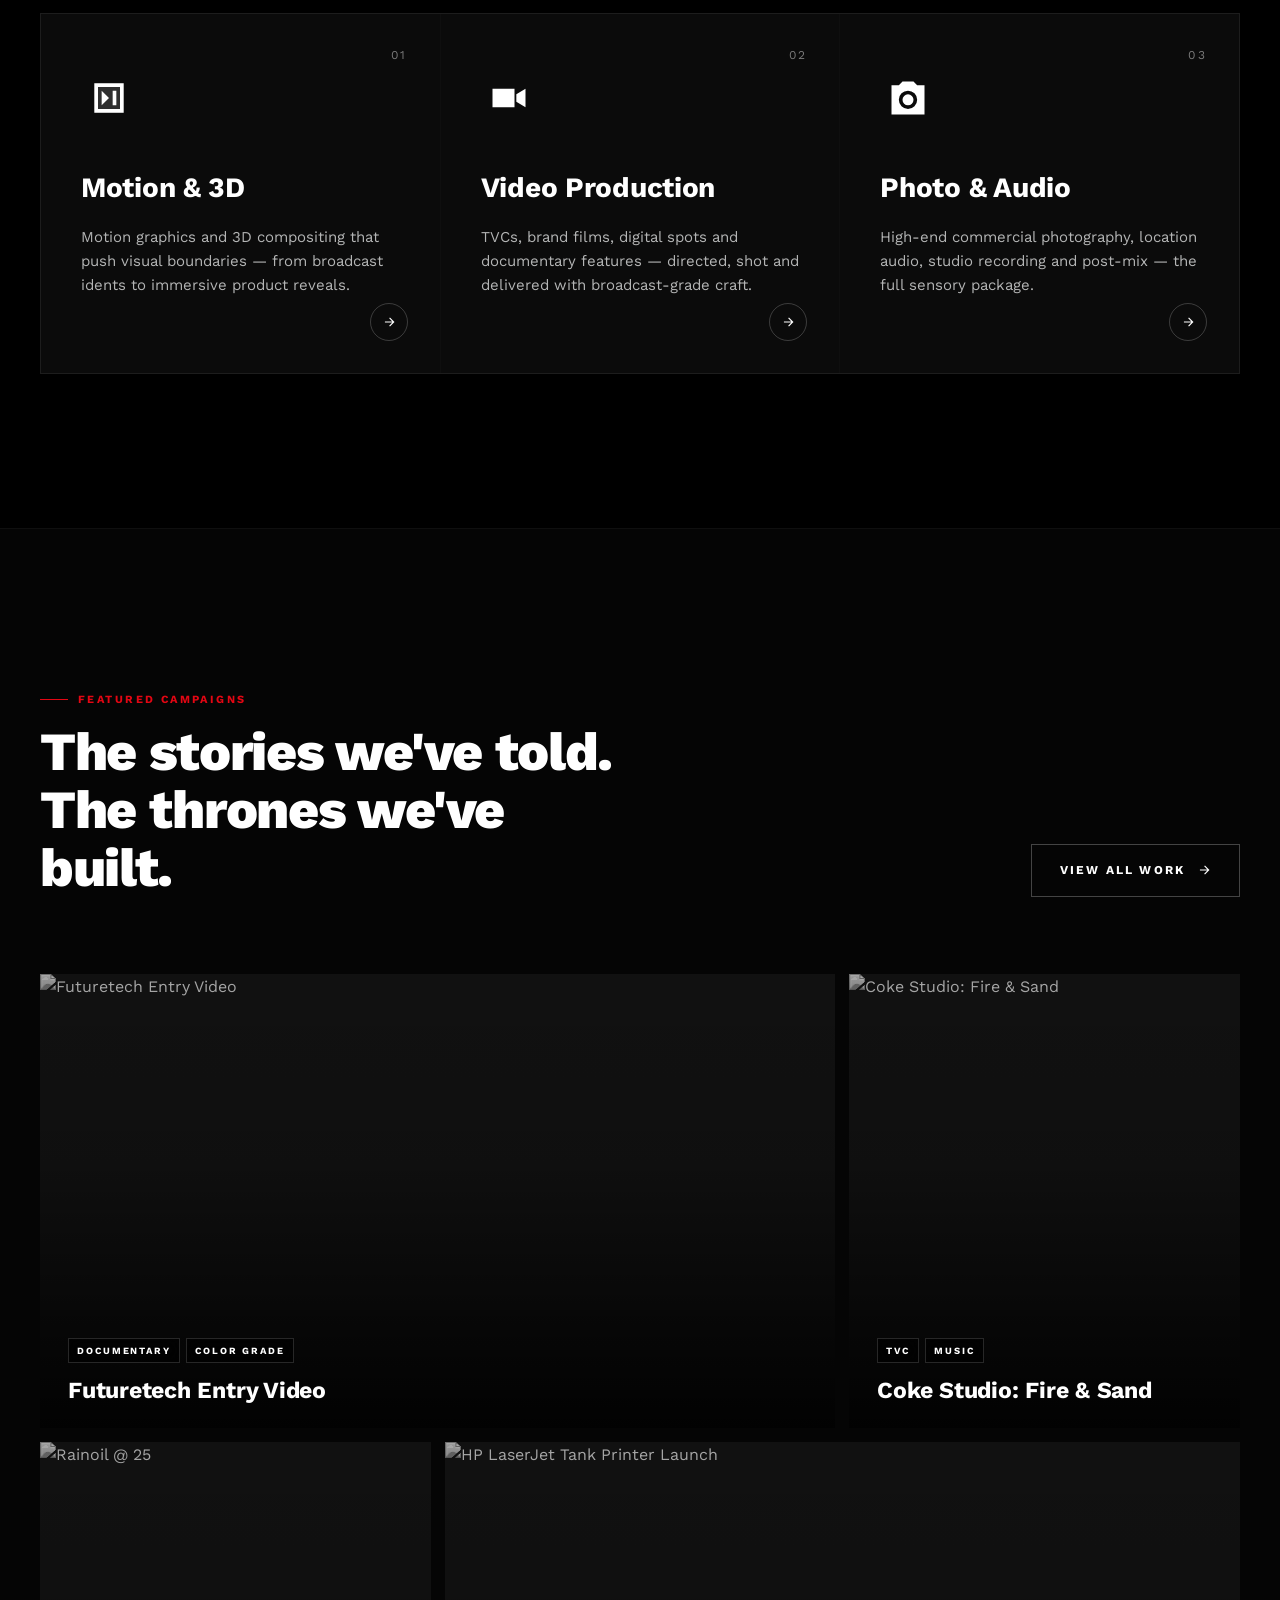
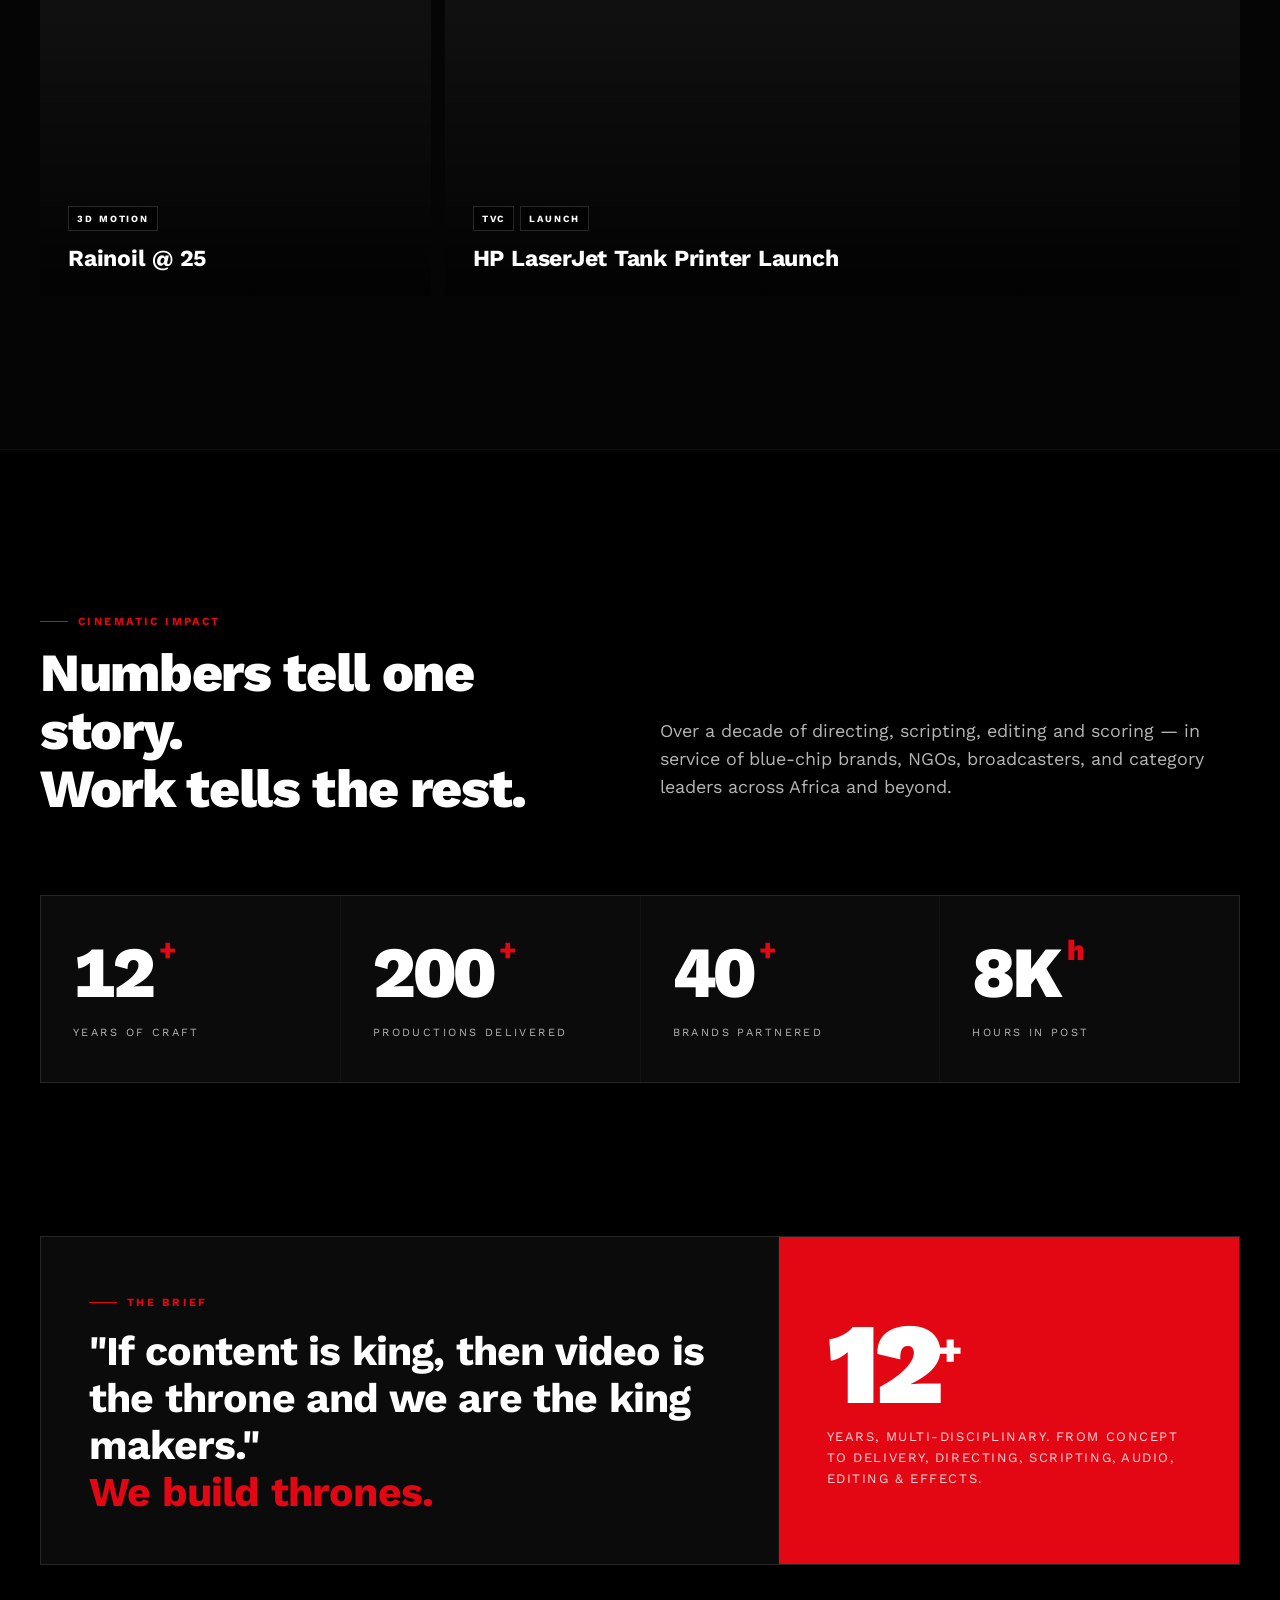
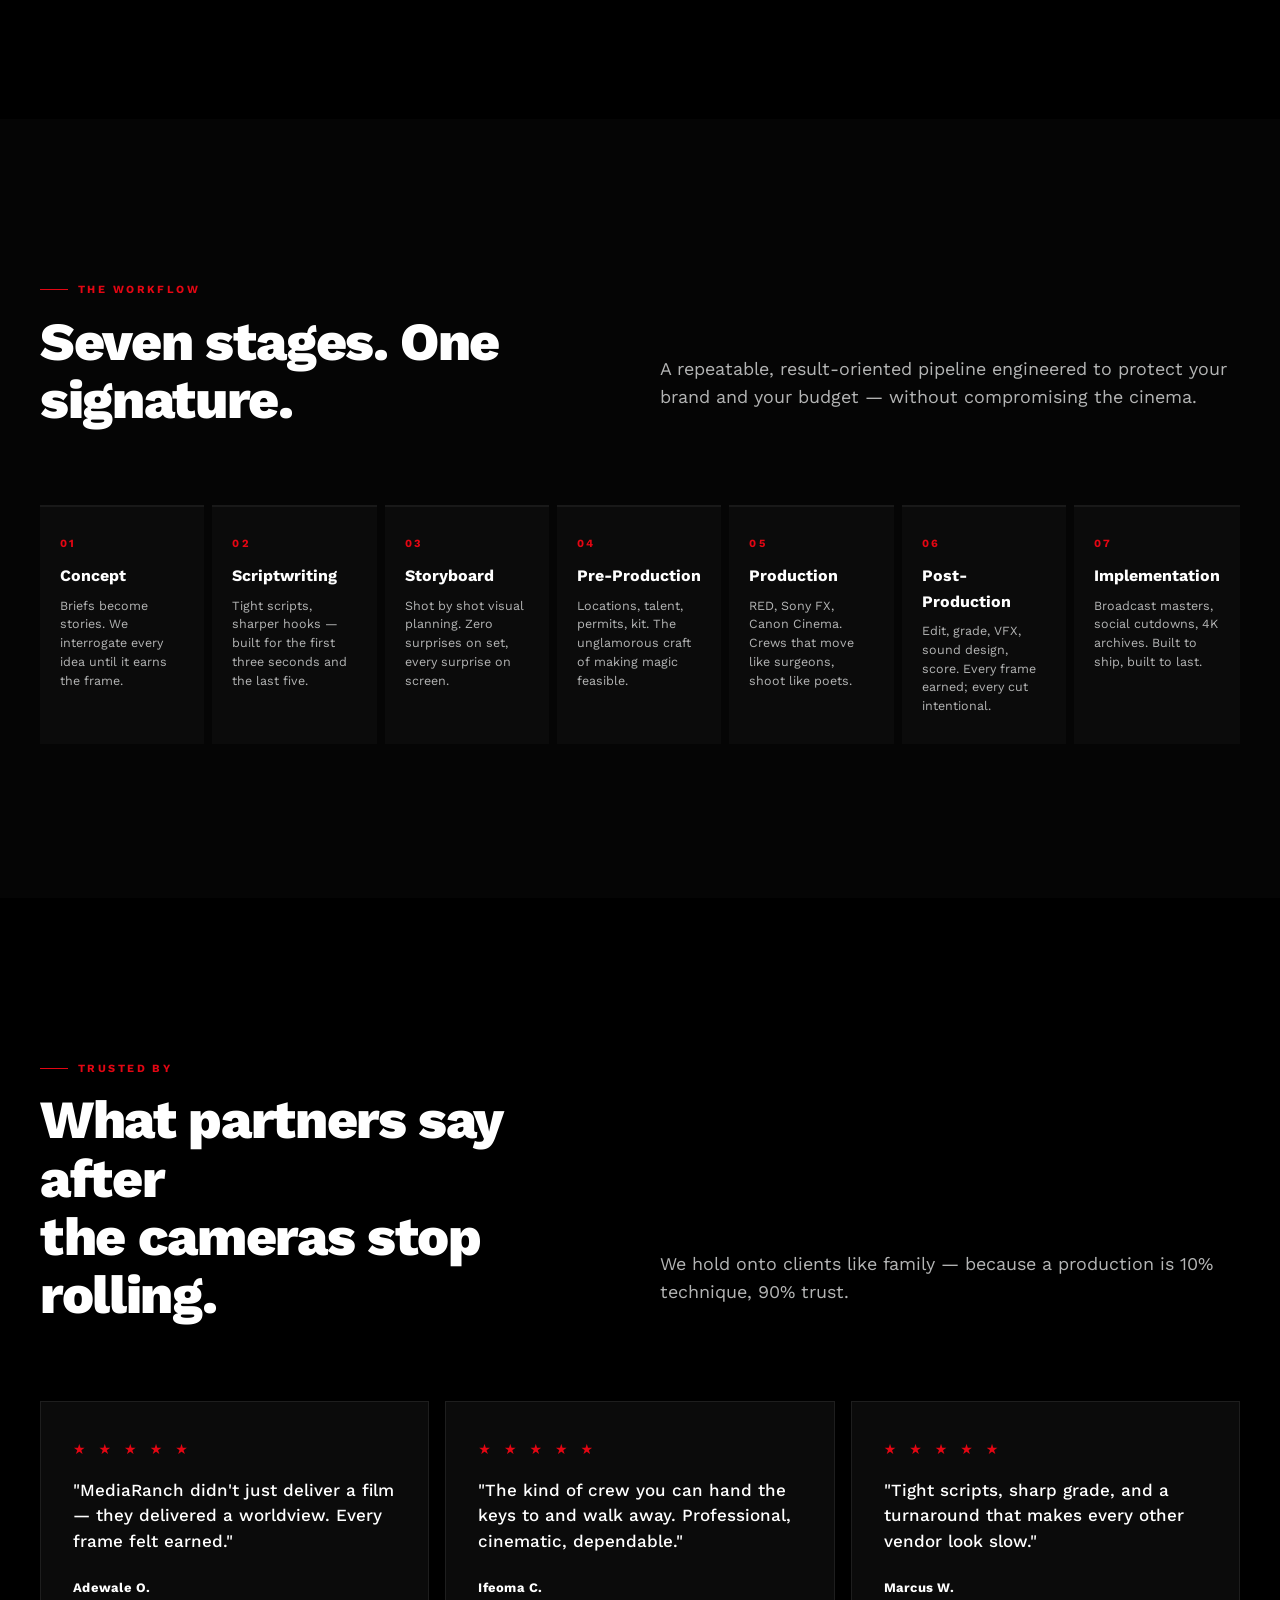
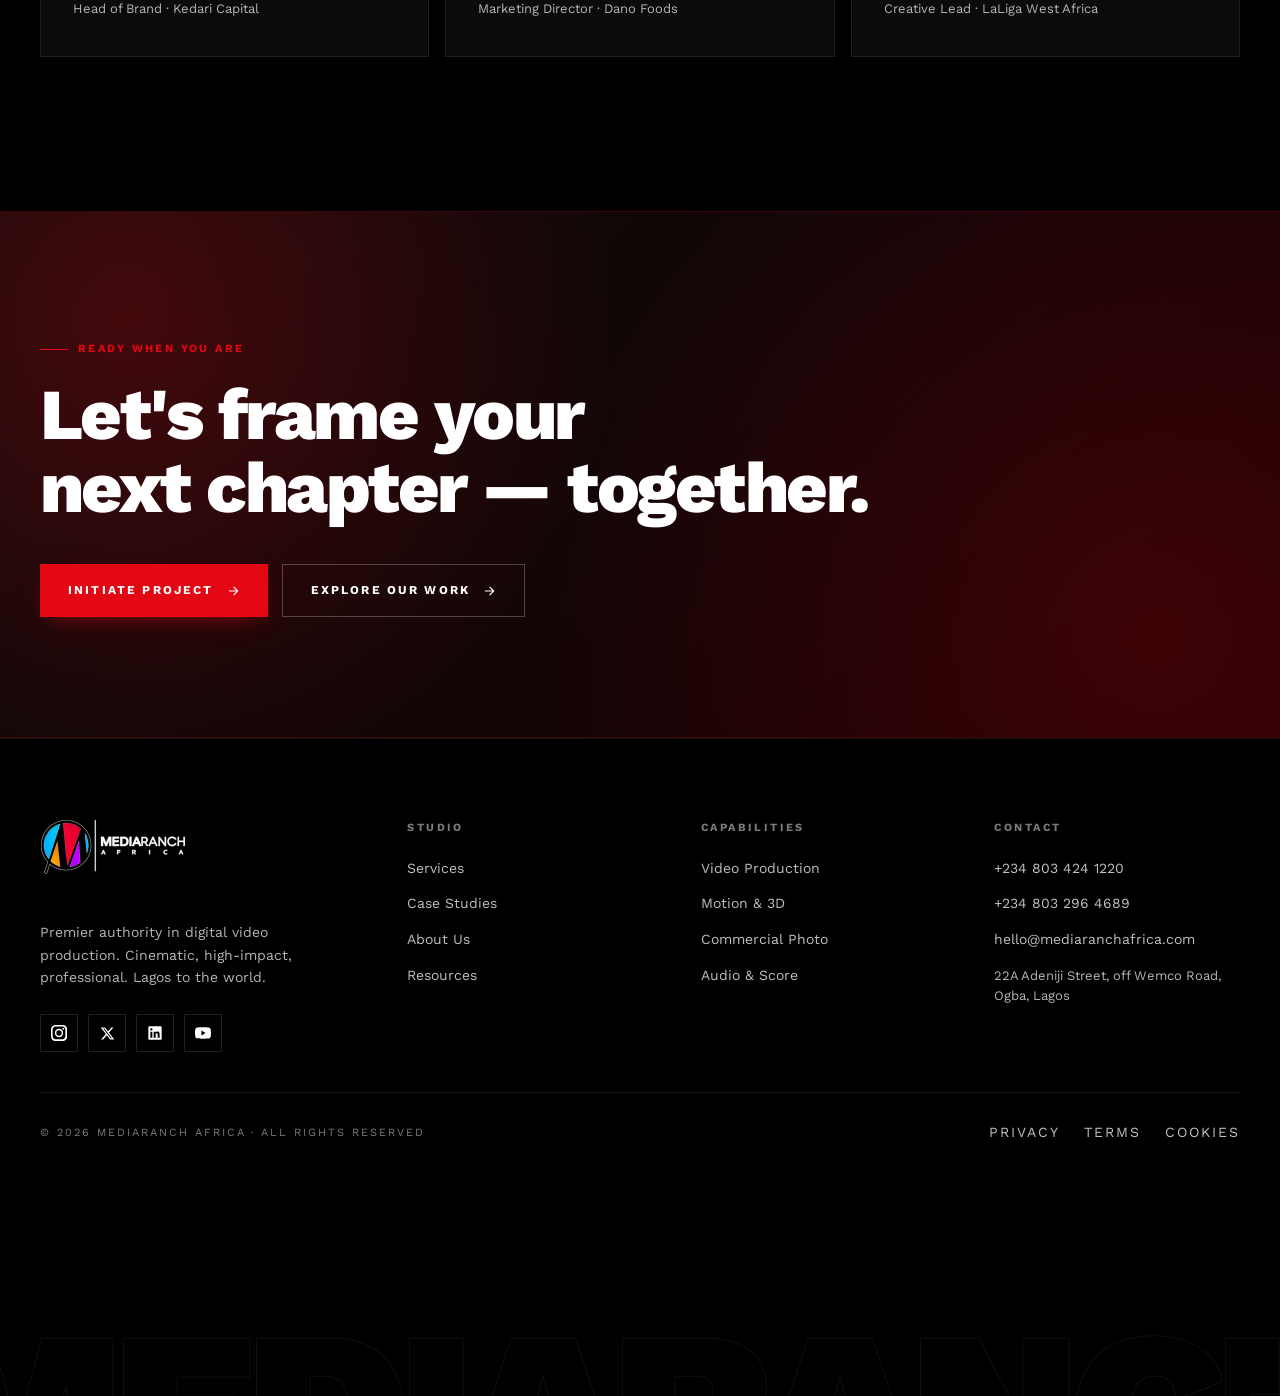
==== commit 3d02a41e: "daniel updates" ====
--- a/index.html
+++ b/index.html
@@ -84,8 +84,8 @@
 
     <h1 class="mr-display mr-reveal" style="max-width:15ch;">
       If content is king,<br />
-      then <span class="mr-accent">video</span> is the throne<br />
-      and we are the king makers.
+      then <span class="mr-accent">video</span> is the throne.
+      <span style="display:block;margin-top:0.35em;font-size:0.38em;line-height:1.05;font-weight:700;letter-spacing:-0.02em;color:rgba(255,255,255,0.88);">And we are the <span class="mr-accent">king makers</span>.</span>
     </h1>
 
     <p class="mr-lead mr-reveal" style="margin-top:28px;font-size:clamp(17px,1.4vw,21px);">
--- a/assets/css/main.css
+++ b/assets/css/main.css
@@ -758,6 +758,8 @@
   min-height: 300px;
   display: flex; flex-direction: column; justify-content: space-between;
   transition: border-color .3s, background .3s;
+  text-decoration: none;
+  color: inherit;
 }
 .mr-service-tile:hover { border-color: var(--mr-red); background: #131313; }
 .mr-service-tile.is-media { padding: 0; background: #000; }
